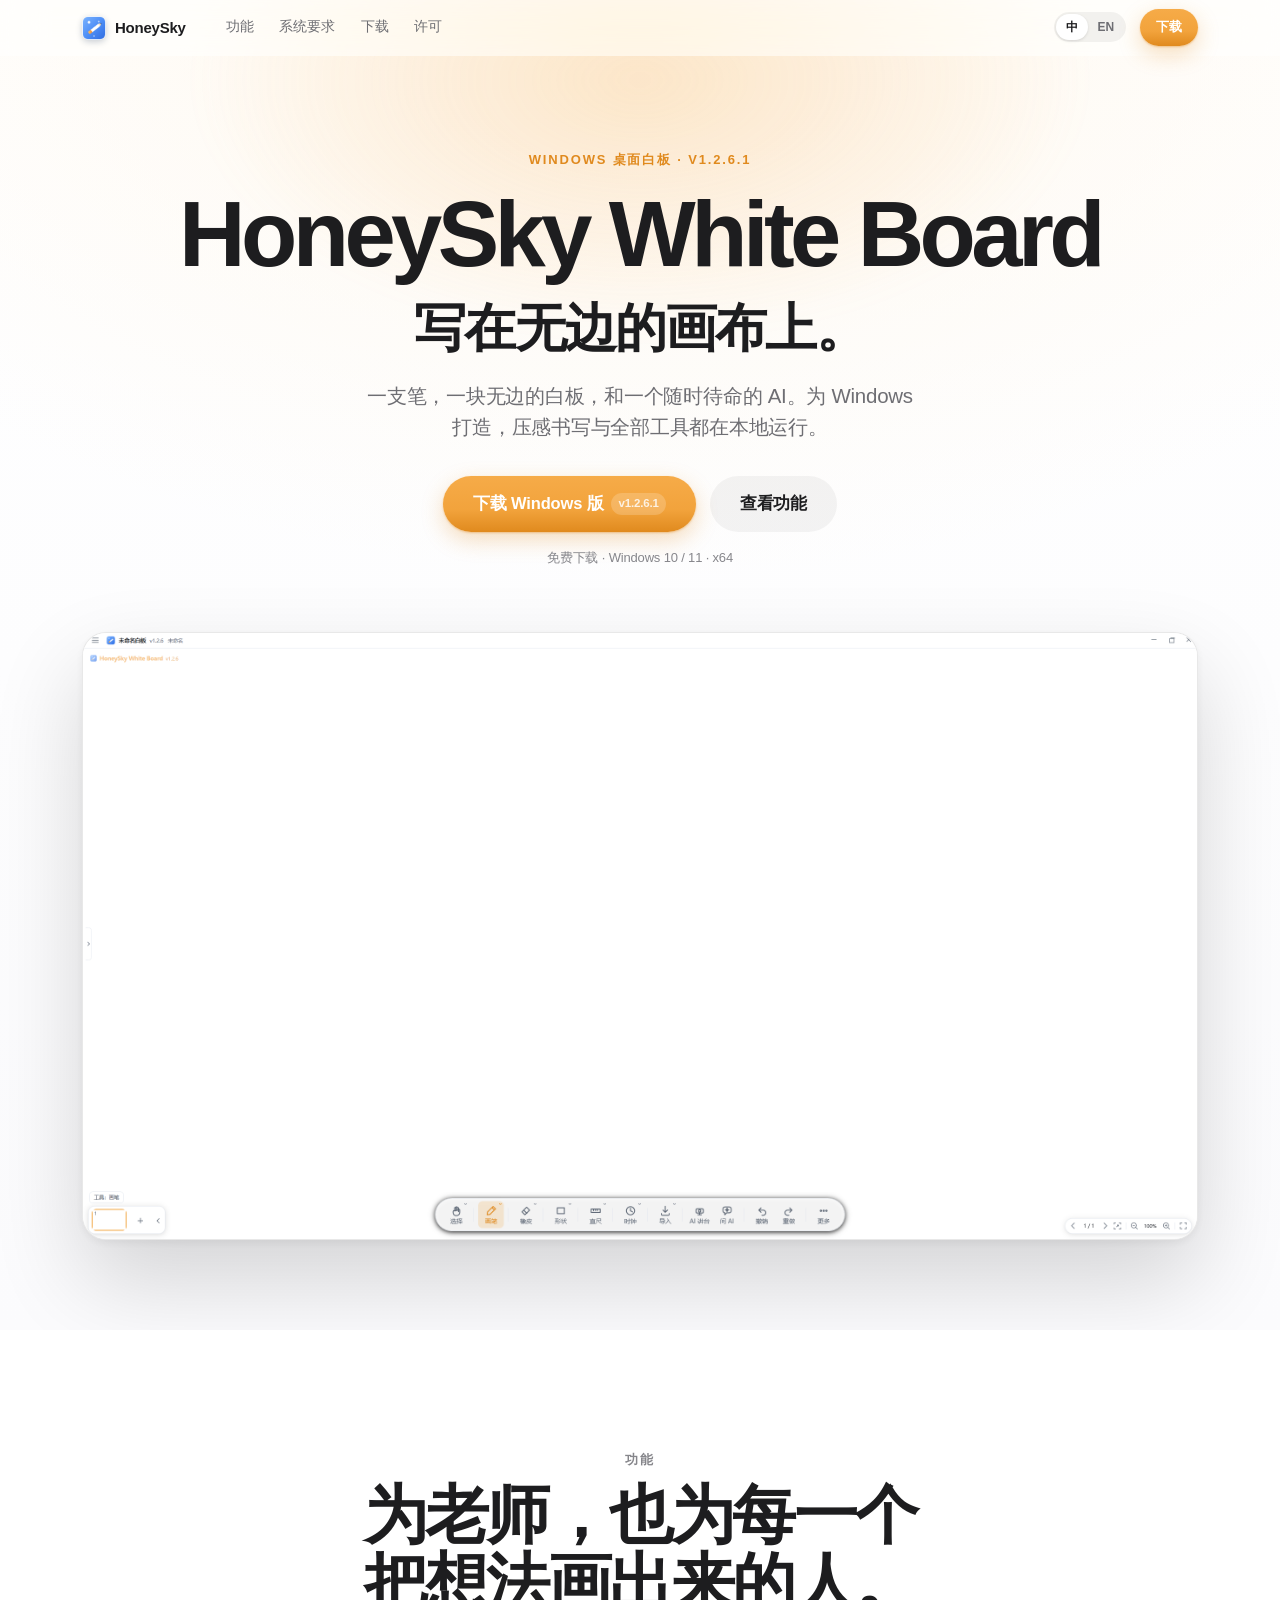
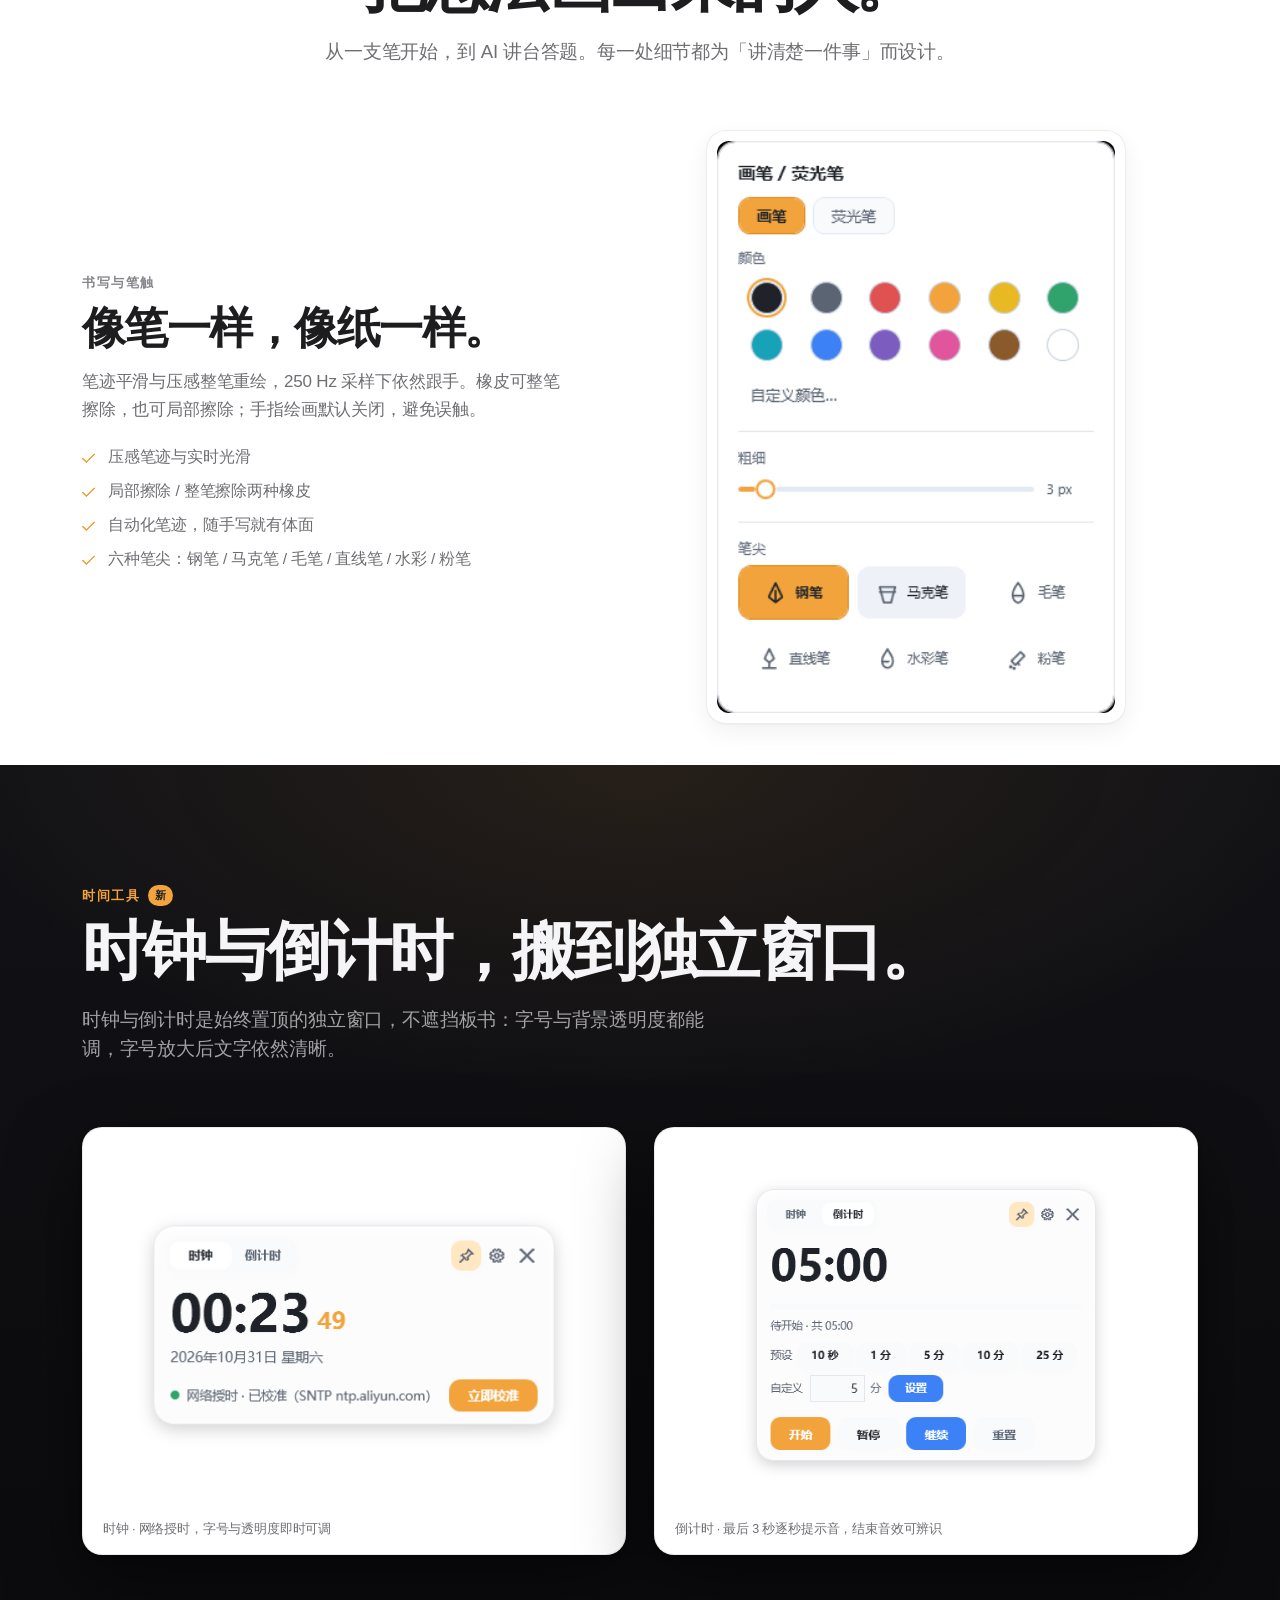
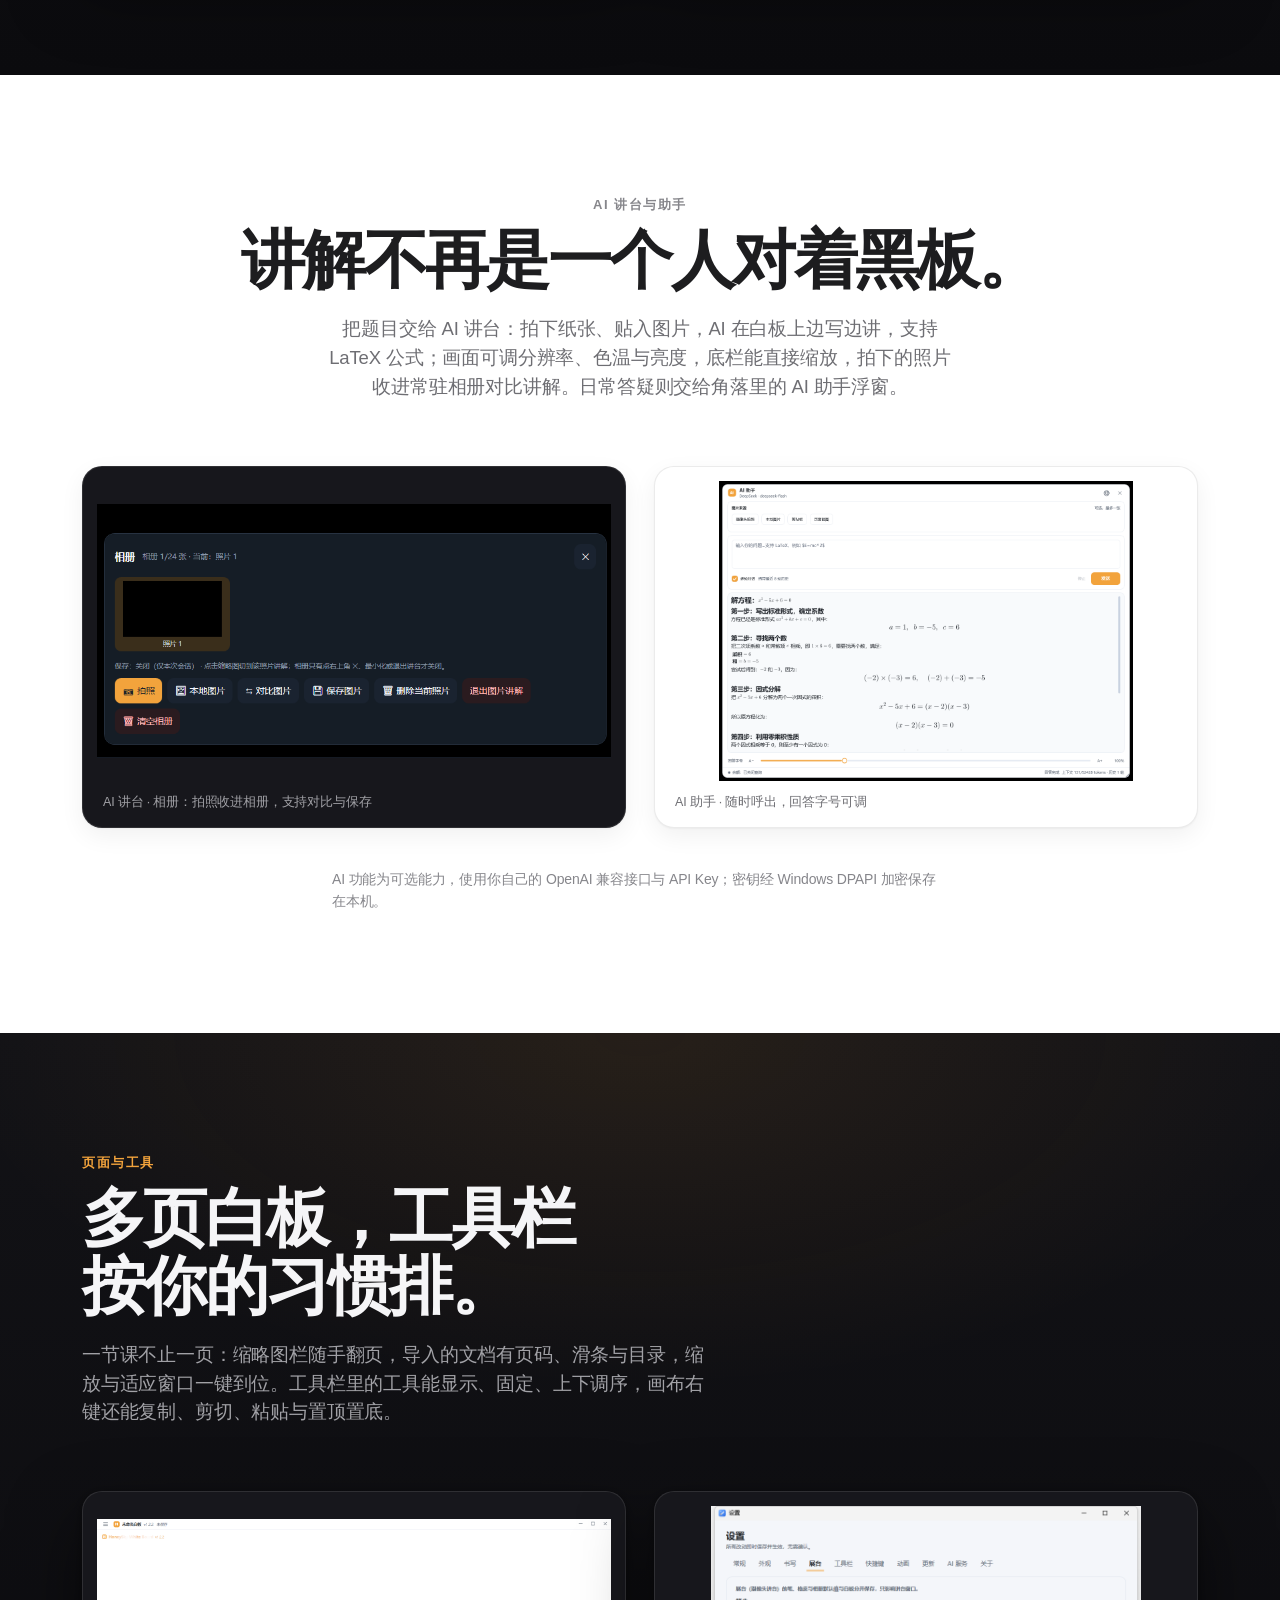
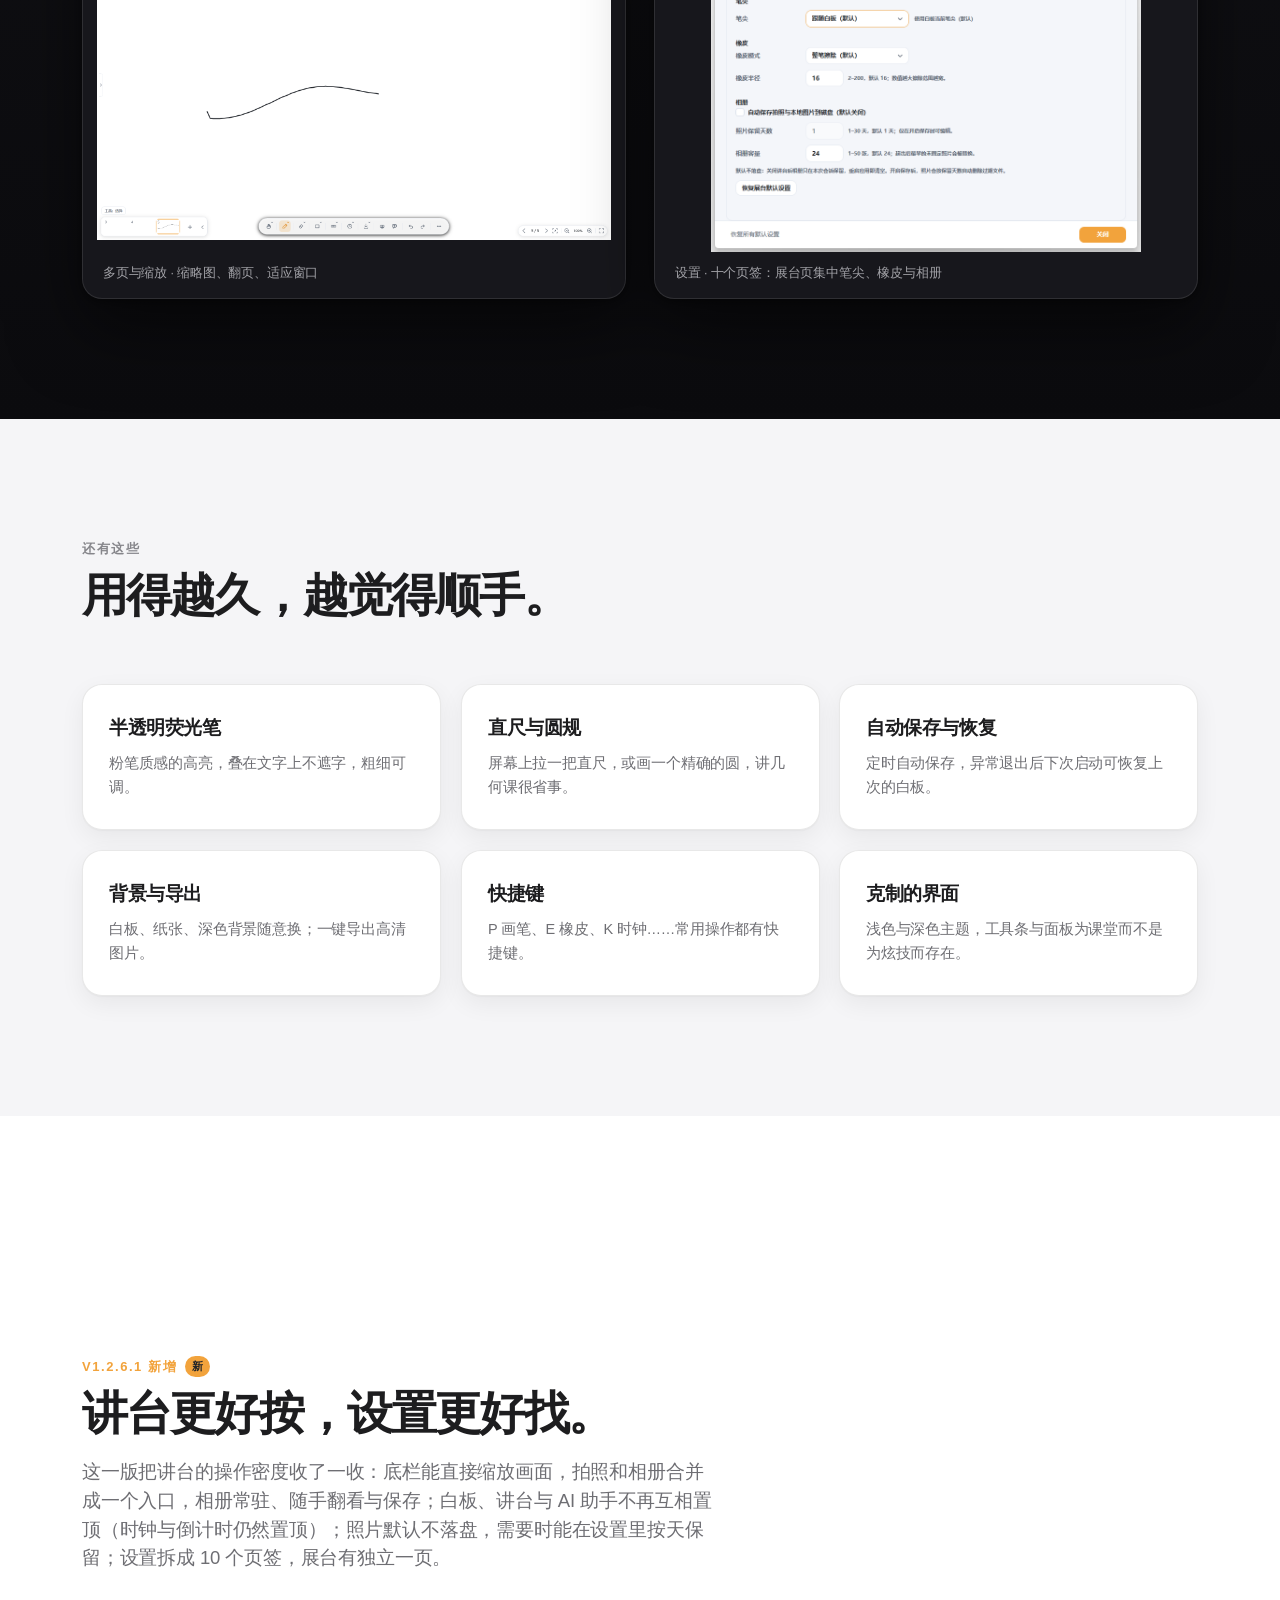
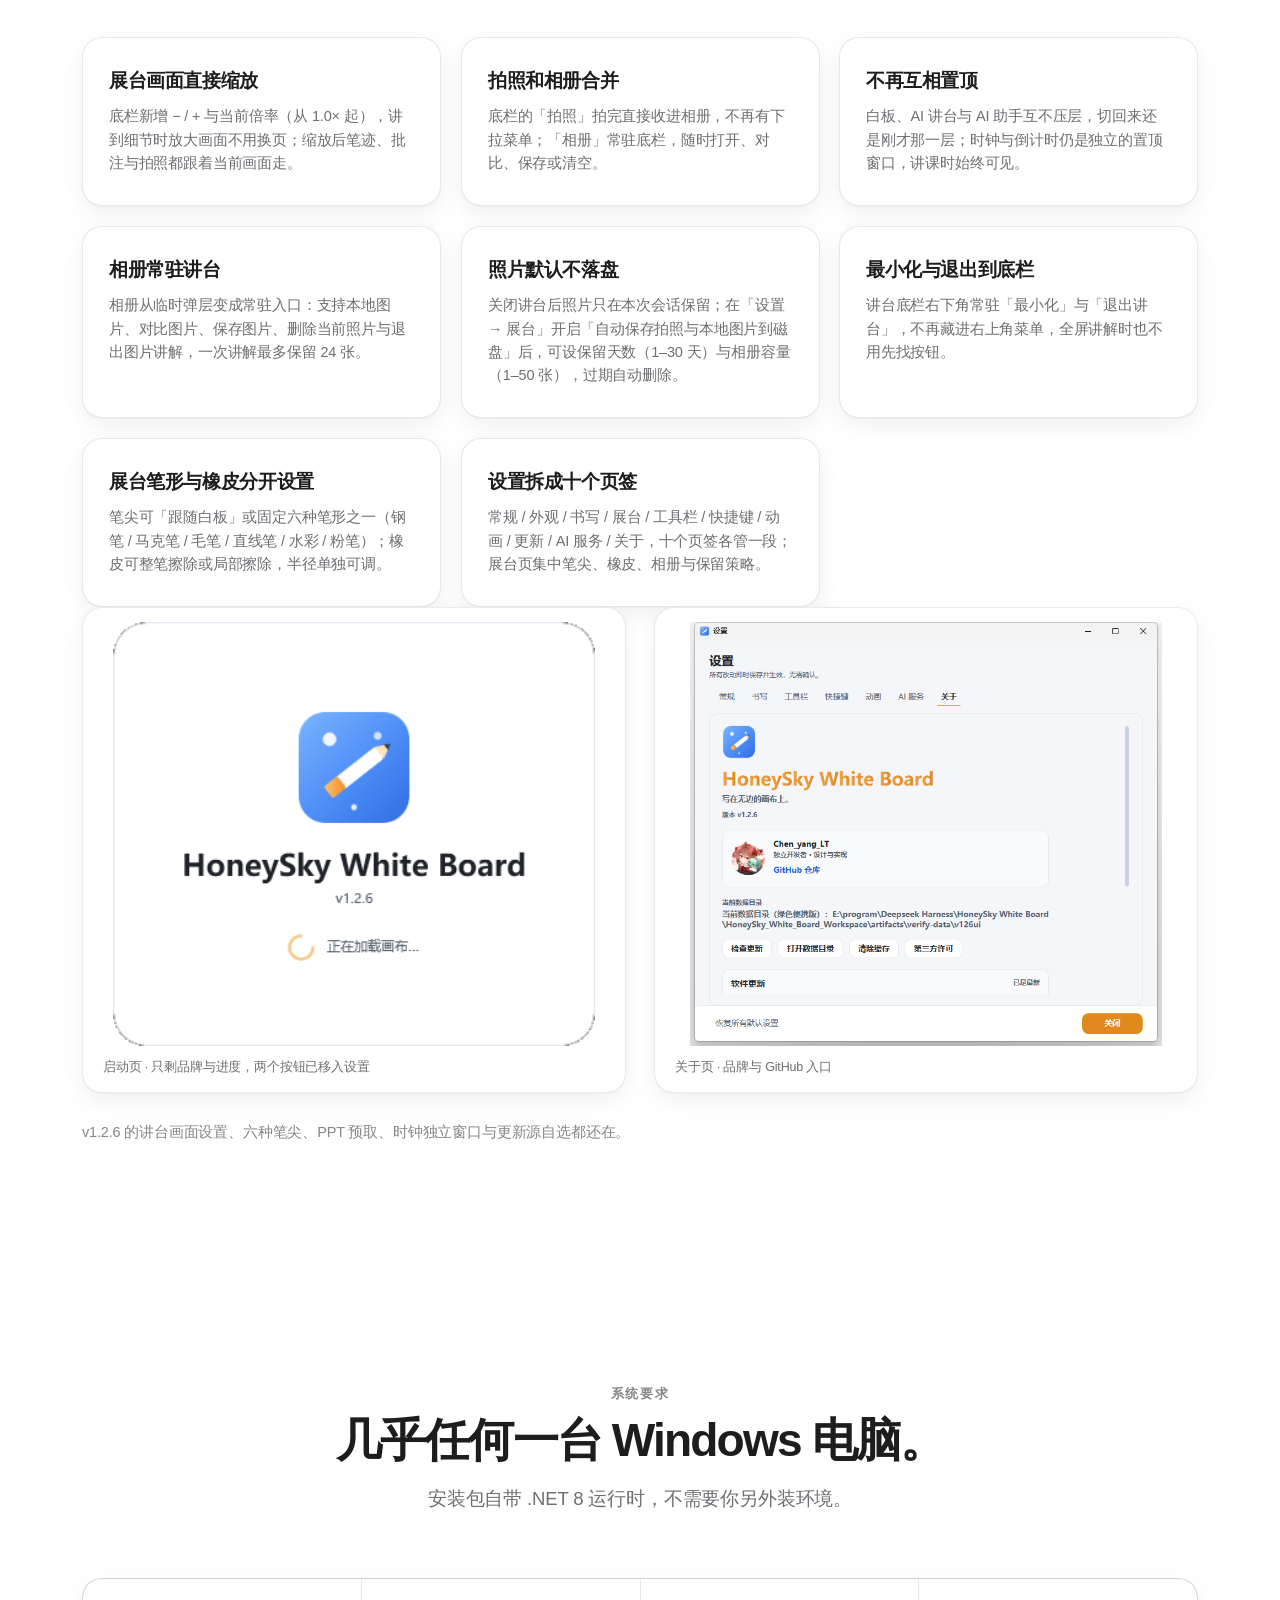
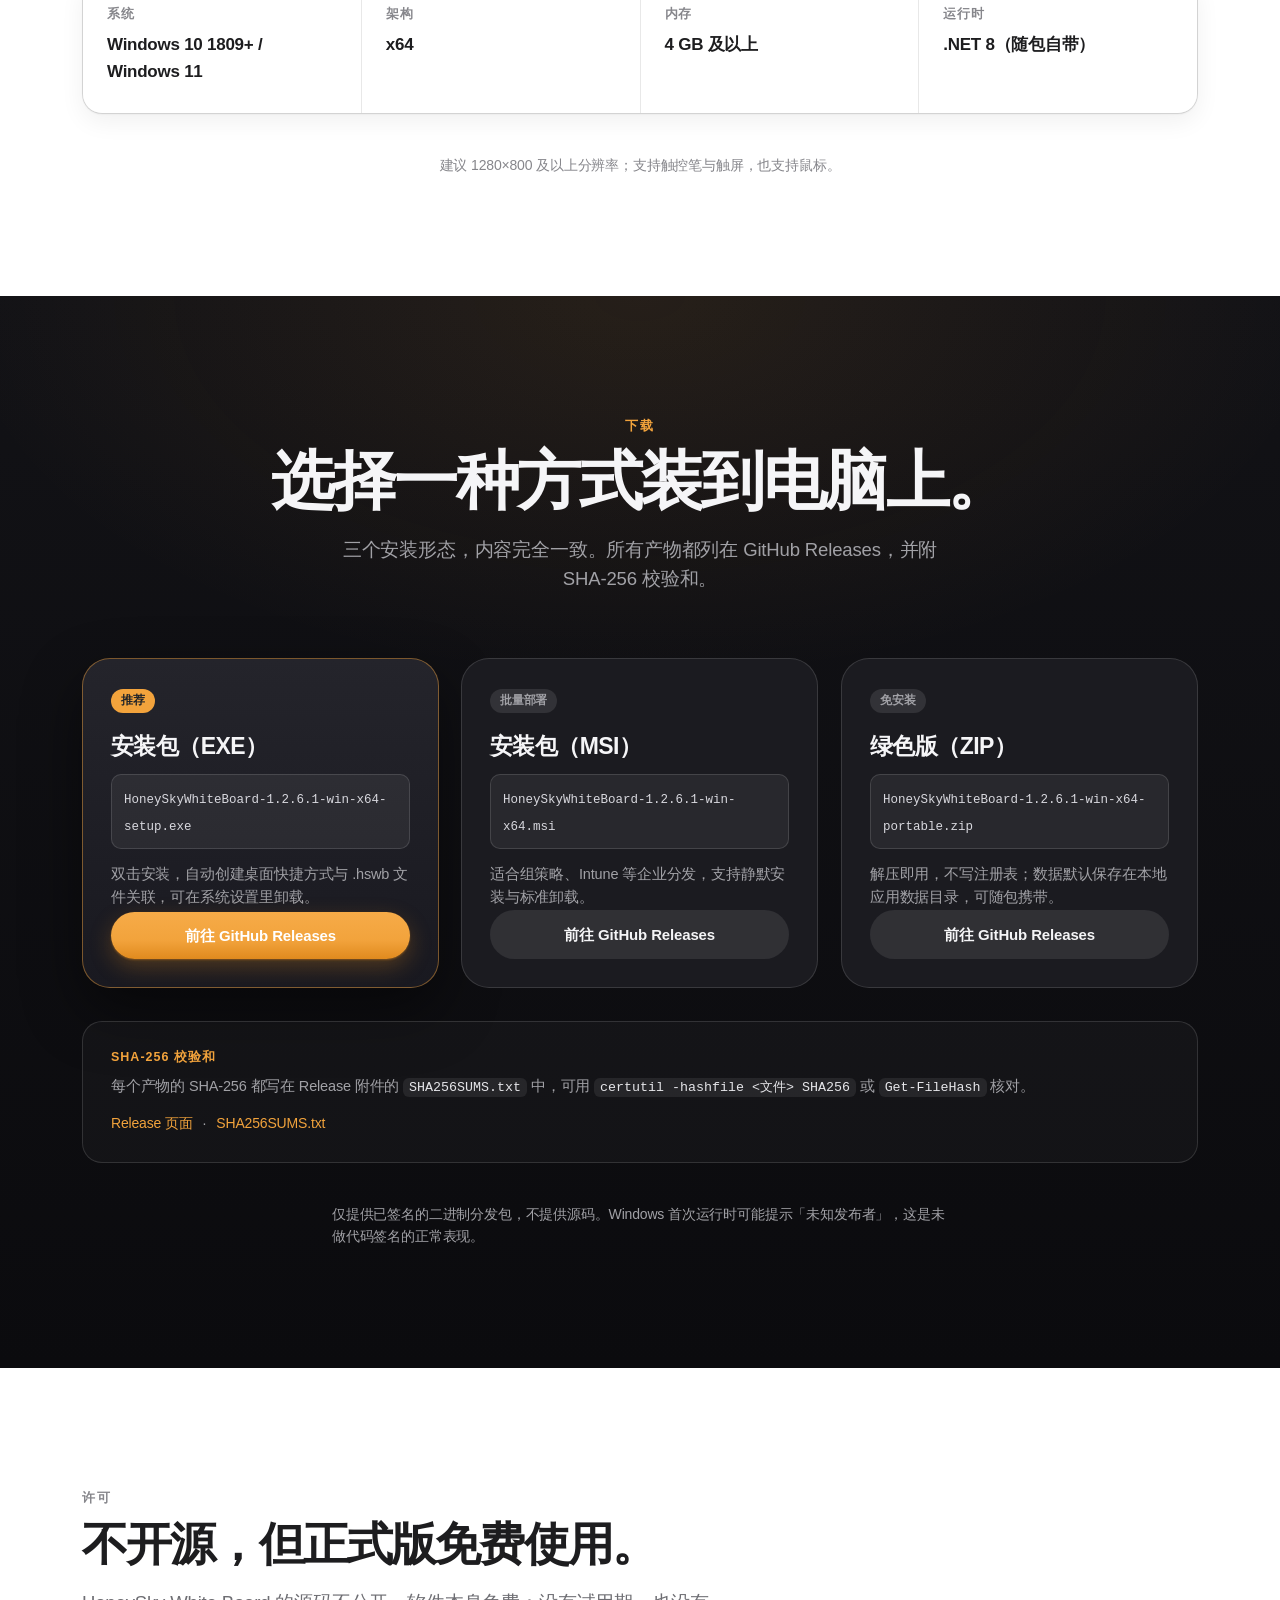
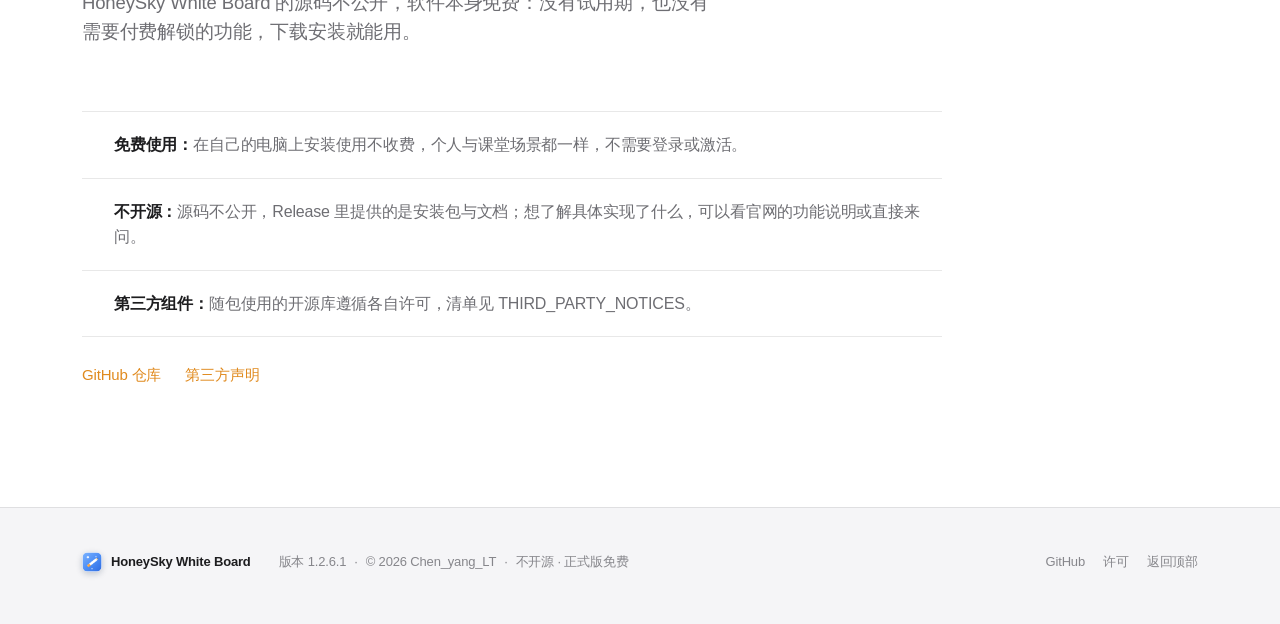
==== index.html @ fae25a09 "官网静态页 v1.2.6.1" ====
<!DOCTYPE html>
<html lang="zh-CN">
<head>
<meta charset="utf-8" />
<meta name="viewport" content="width=device-width, initial-scale=1" />
<title>HoneySky White Board — 写在无边的画布上</title>
<meta name="description" content="HoneySky White Board 是为 Windows 打造的桌面白板：压感书写、尺规作图、时钟与倒计时独立窗口、浮动 Dock、文件导入背景、AI 讲台答题与 AI 助手。v1.2.6.1 让讲台底栏直接缩放画面，拍照与相册合并成一个入口、相册常驻并可对比保存；白板、讲台与 AI 助手不再互相置顶（时钟与倒计时仍置顶）；照片默认不落盘，可在「设置 → 展台」按 1–30 天保留；设置拆成 10 个页签。免费下载。" />
<meta name="theme-color" content="#ffffff" />
<meta property="og:title" content="HoneySky White Board" />
<meta property="og:description" content="一支笔，一块无边的白板，和一个随时待命的 AI。" />
<meta property="og:type" content="website" />
<link rel="icon" type="image/png" href="assets/img/icon-1024.png" />
<link rel="stylesheet" href="assets/css/style.css" />
</head>
<body>

<!-- ================= 导航 ================= -->
<header class="nav" id="nav">
  <div class="nav__inner">
    <a class="brand" href="#top" aria-label="HoneySky White Board">
      <img class="brand__mark" src="assets/img/icon-1024.png" alt="" width="24" height="24" aria-hidden="true" />
      <span class="brand__name">HoneySky</span>
    </a>
    <nav class="nav__links" aria-label="主导航">
      <a href="#features" data-i18n="nav.features">功能</a>
      <a href="#requirements" data-i18n="nav.requirements">系统要求</a>
      <a href="#download" data-i18n="nav.download">下载</a>
      <a href="#license" data-i18n="nav.license">许可</a>
    </nav>
    <div class="nav__actions">
      <div class="lang" role="group" aria-label="Language">
        <button type="button" class="lang__btn is-active" data-lang="zh" aria-pressed="true">中</button>
        <button type="button" class="lang__btn" data-lang="en" aria-pressed="false">EN</button>
      </div>
      <a class="btn btn--small btn--primary" href="#download" data-i18n="nav.cta">下载</a>
    </div>
  </div>
</header>

<main id="top">

  <!-- ================= Hero ================= -->
  <section class="hero">
    <div class="hero__glow" aria-hidden="true"></div>
    <div class="wrap hero__inner">
      <p class="hero__eyebrow" data-i18n="hero.eyebrow">Windows 桌面白板 · v1.2.6.1</p>
      <h1 class="hero__title" data-i18n="hero.product">HoneySky White Board</h1>
      <p class="hero__tagline" data-i18n="hero.tagline">写在无边的画布上。</p>
      <p class="hero__lead" data-i18n="hero.lead">一支笔，一块无边的白板，和一个随时待命的 AI。为 Windows 打造，压感书写与全部工具都在本地运行。</p>
      <div class="hero__cta">
        <a class="btn btn--primary btn--lg" href="#download">
          <span data-i18n="hero.cta1">下载 Windows 版</span>
          <span class="btn__meta">v1.2.6.1</span>
        </a>
        <a class="btn btn--ghost btn--lg" href="#features" data-i18n="hero.cta2">查看功能</a>
      </div>
      <p class="hero__note" data-i18n="hero.note">免费下载 · Windows 10 / 11 · x64</p>
    </div>

    <div class="wrap hero__stage reveal">
      <figure class="shot shot--hero" data-shot data-ph="主界面截图 · hero-main.png（Lead 提供，≥1600px）">
        <img src="assets/img/hero-main.png" alt="HoneySky White Board 主界面：左上角蓝色带笔图标 + 品牌字 + 版本号水印，无边画布上手写与图形，底部浮动 Dock（画笔、橡皮、形状、直尺、时钟、导入、AI 讲台、问 AI），左下角页面缩略图条，右下角翻页条与缩放条" width="2560" height="1392" fetchpriority="high" decoding="async" data-i18n-alt="img.hero" />
      </figure>
    </div>
  </section>

  <!-- ================= 功能 ================= -->
  <section class="section section--light" id="features">
    <div class="wrap">
      <header class="section__head reveal">
        <p class="kicker" data-i18n="features.kicker">功能</p>
        <h2 class="display" data-i18n="features.title">为老师，也为每一个把想法画出来的人。</h2>
        <p class="sub" data-i18n="features.lead">从一支笔开始，到 AI 讲台答题。每一处细节都为「讲清楚一件事」而设计。</p>
      </header>
    </div>

    <!-- 1. 书写 -->
    <div class="wrap feature feature--split reveal">
      <div class="feature__text">
        <p class="kicker" data-i18n="f1.kicker">书写与笔触</p>
        <h3 class="headline" data-i18n="f1.title">像笔一样，像纸一样。</h3>
        <p class="body" data-i18n="f1.body">笔迹平滑与压感整笔重绘，250 Hz 采样下依然跟手。橡皮可整笔擦除，也可局部擦除；手指绘画默认关闭，避免误触。</p>
        <ul class="ticks">
          <li data-i18n="f1.b1">压感笔迹与实时光滑</li>
          <li data-i18n="f1.b2">局部擦除 / 整笔擦除两种橡皮</li>
          <li data-i18n="f1.b3">自动化笔迹，随手写就有体面</li>
          <li data-i18n="f1.b4">六种笔尖：钢笔 / 马克笔 / 毛笔 / 直线笔 / 水彩 / 粉笔</li>
        </ul>
      </div>
      <figure class="shot shot--panel" data-shot data-ph="书写截图 · brush.png">
        <img src="assets/img/brush.png" alt="Dock 的画笔二级面板：画笔 / 荧光笔切换、12 种颜色、粗细滑块，笔尖区两行排开钢笔 / 马克笔 / 毛笔 / 直线笔 / 水彩 / 粉笔六种笔尖" width="320" height="460" loading="lazy" decoding="async" data-i18n-alt="img.brush" />
      </figure>
    </div>

    <!-- 2. 时间工具（深色） -->
    <section class="section section--dark">
      <div class="wrap">
        <header class="section__head section__head--left reveal">
          <p class="kicker kicker--honey"><span data-i18n="f2.kicker">时间工具</span><span class="badge" data-i18n="common.new">新</span></p>
          <h2 class="display" data-i18n="f2.title">时钟与倒计时，搬到独立窗口。</h2>
          <p class="sub" data-i18n="f2.lead">时钟与倒计时是始终置顶的独立窗口，不遮挡板书：字号与背景透明度都能调，字号放大后文字依然清晰。</p>
        </header>
        <div class="duo duo--dark duo--time">
          <figure class="shot shot--canvas shot--framed" data-shot data-ph="时钟窗口截图 · clock.png">
            <img src="assets/img/clock.png" alt="独立时钟窗口：橙色秒数、日期、网络授时状态与「立即校准」，字号与背景透明度可调，放大后依然清晰" width="511" height="310" loading="lazy" decoding="async" data-i18n-alt="img.clock" />
            <figcaption class="shot__cap" data-i18n="f2.cap1">时钟 · 网络授时，字号与透明度即时可调</figcaption>
          </figure>
          <figure class="shot shot--canvas shot--framed" data-shot data-ph="倒计时窗口截图 · countdown.png">
            <img src="assets/img/countdown.png" alt="独立倒计时窗口：05:00 待开始，10 秒 / 1 分 / 5 分 / 10 分 / 25 分预设与自定义分钟，开始、暂停、继续、重置" width="515" height="435" loading="lazy" decoding="async" data-i18n-alt="img.countdown" />
            <figcaption class="shot__cap" data-i18n="f2.cap2">倒计时 · 最后 3 秒逐秒提示音，结束音效可辨识</figcaption>
          </figure>
        </div>
      </div>
    </section>

    <!-- 3. AI -->
    <section class="section section--light">
      <div class="wrap">
        <header class="section__head reveal">
          <p class="kicker" data-i18n="f3.kicker">AI 讲台与助手</p>
          <h2 class="display" data-i18n="f3.title">讲解不再是一个人对着黑板。</h2>
          <p class="sub" data-i18n="f3.lead">把题目交给 AI 讲台：拍下纸张、贴入图片，AI 在白板上边写边讲，支持 LaTeX 公式；画面可调分辨率、色温与亮度，底栏能直接缩放，拍下的照片收进常驻相册对比讲解。日常答疑则交给角落里的 AI 助手浮窗。</p>
        </header>
        <div class="duo duo--ai">
          <figure class="shot shot--stage shot--framed" data-shot data-ph="AI 讲台截图 · podium.png">
            <img src="assets/img/podium.png" alt="AI 讲台的相册面板：标题「相册 1/24 张 · 当前：照片 1」，缩略图与「照片 1」，说明「保存：关闭（仅本次会话）」，以及「拍照 / 本地图片 / 对比图片 / 保存图片 / 删除当前照片 / 退出图片讲解」与「清空相册」按钮" width="812" height="400" loading="lazy" decoding="async" data-i18n-alt="img.podium" />
            <figcaption class="shot__cap" data-i18n="f3.cap1">AI 讲台 · 相册：拍照收进相册，支持对比与保存</figcaption>
          </figure>
          <figure class="shot shot--canvas shot--framed" data-shot>
            <img src="assets/img/ai-booth.png" alt="AI 助手浮窗：DeepSeek 回答的因式分解过程，块级公式正常渲染，底部有回答字号滑块与余额状态" width="1240" height="900" loading="lazy" decoding="async" data-i18n-alt="img.aibooth" />
            <figcaption class="shot__cap" data-i18n="f3.cap2">AI 助手 · 随时呼出，用你自己的 API Key</figcaption>
          </figure>
        </div>
        <p class="aside reveal" data-i18n="f3.note">AI 功能为可选能力，使用你自己的 OpenAI 兼容接口与 API Key；密钥经 Windows DPAPI 加密保存在本机。</p>
      </div>
    </section>

    <!-- 4. 工具与组织（深色） -->
    <section class="section section--dark">
      <div class="wrap">
        <header class="section__head section__head--left reveal">
          <p class="kicker kicker--honey" data-i18n="f4.kicker">页面与工具</p>
          <h2 class="display" data-i18n="f4.title">多页白板，工具栏按你的习惯排。</h2>
          <p class="sub" data-i18n="f4.lead">一节课不止一页：缩略图栏随手翻页，导入的文档有页码、滑条与目录，缩放与适应窗口一键到位。工具栏里的工具能显示、固定、上下调序，画布右键还能复制、剪切、粘贴与置顶置底。</p>
        </header>
        <div class="duo duo--dark duo--work">
          <figure class="shot shot--stage shot--framed" data-shot data-ph="多页与缩略图截图 · pages.png">
            <img src="assets/img/pages.png" alt="左下角页面缩略图条只显示 3 个缩略图（第 3、4、5 页），右下角翻页条含全屏按钮：共 5 页白板，当前第 5 页" width="1680" height="1050" loading="lazy" decoding="async" data-i18n-alt="img.pages" />
            <figcaption class="shot__cap" data-i18n="f4.cap1">多页与缩放 · 缩略图、翻页、适应窗口</figcaption>
          </figure>
          <figure class="shot shot--stage shot--framed" data-shot data-ph="设置与工具栏自定义截图 · settings.png">
            <img src="assets/img/settings.png" alt="v1.2.6.1 设置窗口的展台页：顶部十个页签（常规 / 外观 / 书写 / 展台 / 工具栏 / 快捷键 / 动画 / 更新 / AI 服务 / 关于）；笔尖可选跟随白板或六种笔形，橡皮可选整笔或局部并调半径；相册可开启自动保存、设置照片保留天数 1–30 天与相册容量 1–50 张，底部是恢复展台默认设置" width="920" height="740" loading="lazy" decoding="async" data-i18n-alt="img.settings" />
            <figcaption class="shot__cap" data-i18n="f4.cap2">设置 · 十个页签：展台页集中笔尖、橡皮与相册</figcaption>
          </figure>
        </div>
      </div>
    </section>

    <!-- 5. 其余能力卡片 -->
    <section class="section section--alt">
      <div class="wrap">
        <header class="section__head section__head--left reveal">
          <p class="kicker" data-i18n="f5.kicker">还有这些</p>
          <h2 class="display display--sm" data-i18n="f5.title">用得越久，越觉得顺手。</h2>
        </header>
        <div class="cards">
          <article class="card reveal"><h3 data-i18n="c1.title">半透明荧光笔</h3><p data-i18n="c1.body">粉笔质感的高亮，叠在文字上不遮字，粗细可调。</p></article>
          <article class="card reveal"><h3 data-i18n="c2.title">直尺与圆规</h3><p data-i18n="c2.body">屏幕上拉一把直尺，或画一个精确的圆，讲几何课很省事。</p></article>
          <article class="card reveal"><h3 data-i18n="c3.title">自动保存与恢复</h3><p data-i18n="c3.body">定时自动保存，异常退出后下次启动可恢复上次的白板。</p></article>
          <article class="card reveal"><h3 data-i18n="c4.title">背景与导出</h3><p data-i18n="c4.body">白板、纸张、深色背景随意换；一键导出高清图片。</p></article>
          <article class="card reveal"><h3 data-i18n="c5.title">快捷键</h3><p data-i18n="c5.body">P 画笔、E 橡皮、K 时钟……常用操作都有快捷键。</p></article>
          <article class="card reveal"><h3 data-i18n="c6.title">克制的界面</h3><p data-i18n="c6.body">浅色与深色主题，工具条与面板为课堂而不是为炫技而存在。</p></article>
        </div>
      </div>
    </section>
  </section>

  <!-- ================= v1.2.6.1 新增 ================= -->
  <section class="section section--light" id="whats-new">
    <div class="wrap">
      <header class="section__head section__head--left reveal">
        <p class="kicker kicker--honey"><span data-i18n="f6.kicker">v1.2.6.1 新增</span><span class="badge" data-i18n="common.new">新</span></p>
        <h2 class="display display--sm" data-i18n="f6.title">讲台更好按，设置更好找。</h2>
        <p class="sub" data-i18n="f6.lead">这一版把讲台的操作密度收了一收：底栏能直接缩放画面，拍照和相册合并成一个入口，相册常驻、随手翻看与保存；白板、讲台与 AI 助手不再互相置顶（时钟与倒计时仍然置顶）；照片默认不落盘，需要时能在设置里按天保留；设置拆成 10 个页签，展台有独立一页。</p>
      </header>
      <div class="cards">
        <article class="card reveal">
          <h3 data-i18n="n1.title">展台画面直接缩放</h3>
          <p data-i18n="n1.body">底栏新增 − / + 与当前倍率（从 1.0× 起），讲到细节时放大画面不用换页；缩放后笔迹、批注与拍照都跟着当前画面走。</p>
        </article>
        <article class="card reveal">
          <h3 data-i18n="n2.title">拍照和相册合并</h3>
          <p data-i18n="n2.body">底栏的「拍照」拍完直接收进相册，不再有下拉菜单；「相册」常驻底栏，随时打开、对比、保存或清空。</p>
        </article>
        <article class="card reveal">
          <h3 data-i18n="n3.title">不再互相置顶</h3>
          <p data-i18n="n3.body">白板、AI 讲台与 AI 助手互不压层，切回来还是刚才那一层；时钟与倒计时仍是独立的置顶窗口，讲课时始终可见。</p>
        </article>
        <article class="card reveal">
          <h3 data-i18n="n4.title">相册常驻讲台</h3>
          <p data-i18n="n4.body">相册从临时弹层变成常驻入口：支持本地图片、对比图片、保存图片、删除当前照片与退出图片讲解，一次讲解最多保留 24 张。</p>
        </article>
        <article class="card reveal">
          <h3 data-i18n="n5.title">照片默认不落盘</h3>
          <p data-i18n="n5.body">关闭讲台后照片只在本次会话保留；在「设置 → 展台」开启「自动保存拍照与本地图片到磁盘」后，可设保留天数（1–30 天）与相册容量（1–50 张），过期自动删除。</p>
        </article>
        <article class="card reveal">
          <h3 data-i18n="n6.title">最小化与退出到底栏</h3>
          <p data-i18n="n6.body">讲台底栏右下角常驻「最小化」与「退出讲台」，不再藏进右上角菜单，全屏讲解时也不用先找按钮。</p>
        </article>
        <article class="card reveal">
          <h3 data-i18n="n7.title">展台笔形与橡皮分开设置</h3>
          <p data-i18n="n7.body">笔尖可「跟随白板」或固定六种笔形之一（钢笔 / 马克笔 / 毛笔 / 直线笔 / 水彩 / 粉笔）；橡皮可整笔擦除或局部擦除，半径单独可调。</p>
        </article>
        <article class="card reveal">
          <h3 data-i18n="n8.title">设置拆成十个页签</h3>
          <p data-i18n="n8.body">常规 / 外观 / 书写 / 展台 / 工具栏 / 快捷键 / 动画 / 更新 / AI 服务 / 关于，十个页签各管一段；展台页集中笔尖、橡皮、相册与保留策略。</p>
        </article>
      </div>
      <div class="duo duo--v125 reveal">
        <figure class="shot shot--canvas shot--framed" data-shot data-ph="启动页截图 · splash.png">
          <img src="assets/img/splash.png" alt="启动页：蓝色带笔图标、HoneySky White Board 与版本号，橙色进度圈与「正在加载画布…」，只剩品牌与进度，没有「即刻启动 / 以后直接显示」按钮" width="392" height="344" loading="lazy" decoding="async" data-i18n-alt="img.splash" />
          <figcaption class="shot__cap" data-i18n="f6.cap1">启动页 · 只剩品牌与进度，两个按钮已移入设置</figcaption>
        </figure>
        <figure class="shot shot--canvas shot--framed" data-shot data-ph="关于页截图 · about.png">
          <img src="assets/img/about.png" alt="设置 → 关于页：蓝色带笔图标、品牌字扫光、版本号，作者卡片保留 GitHub 仓库入口，另有检查更新、打开数据目录、清除缓存、第三方许可与软件更新卡" width="780" height="700" loading="lazy" decoding="async" data-i18n-alt="img.about" />
          <figcaption class="shot__cap" data-i18n="f6.cap2">关于页 · 品牌与 GitHub 入口</figcaption>
        </figure>
      </div>
      <p class="sub new-history" data-i18n="f6.history">v1.2.6 的讲台画面设置、六种笔尖、PPT 预取、时钟独立窗口与更新源自选都还在。</p>
    </div>
  </section>
    </div>
  </section>

  <!-- ================= 系统要求 ================= -->
  <section class="section section--light" id="requirements">
    <div class="wrap">
      <header class="section__head reveal">
        <p class="kicker" data-i18n="req.kicker">系统要求</p>
        <h2 class="display display--sm" data-i18n="req.title">几乎任何一台 Windows 电脑。</h2>
        <p class="sub" data-i18n="req.lead">安装包自带 .NET 8 运行时，不需要你另外装环境。</p>
      </header>
      <div class="specs reveal">
        <div class="spec"><p class="spec__k" data-i18n="req.k1">系统</p><p class="spec__v" data-i18n="req.v1">Windows 10 1809+ / Windows 11</p></div>
        <div class="spec"><p class="spec__k" data-i18n="req.k2">架构</p><p class="spec__v" data-i18n="req.v2">x64</p></div>
        <div class="spec"><p class="spec__k" data-i18n="req.k3">内存</p><p class="spec__v" data-i18n="req.v3">4 GB 及以上</p></div>
        <div class="spec"><p class="spec__k" data-i18n="req.k4">运行时</p><p class="spec__v" data-i18n="req.v4">.NET 8（随包自带）</p></div>
      </div>
      <p class="aside aside--center reveal" data-i18n="req.note">建议 1280×800 及以上分辨率；支持触控笔与触屏，也支持鼠标。</p>
    </div>
  </section>

  <!-- ================= 下载 ================= -->
  <section class="section section--dark" id="download">
    <div class="wrap">
      <header class="section__head reveal">
        <p class="kicker kicker--honey" data-i18n="dl.kicker">下载</p>
        <h2 class="display" data-i18n="dl.title">选择一种方式装到电脑上。</h2>
        <p class="sub" data-i18n="dl.lead">三个安装形态，内容完全一致。所有产物都列在 GitHub Releases，并附 SHA-256 校验和。</p>
      </header>
      <div class="dl-grid">
        <article class="dl-card dl-card--featured reveal">
          <p class="dl-card__tag" data-i18n="dl.tag1">推荐</p>
          <h3 data-i18n="dl.c1.title">安装包（EXE）</h3>
          <p class="dl-card__file"><code>HoneySkyWhiteBoard-1.2.6.1-win-x64-setup.exe</code></p>
          <p class="dl-card__body" data-i18n="dl.c1.body">双击安装，自动创建桌面快捷方式与 .hswb 文件关联，可在系统设置里卸载。</p>
          <a class="btn btn--primary btn--block" href="https://github.com/ChenyangLT/HoneySky-White-Board/releases/latest" rel="noopener" data-i18n="dl.get">前往 GitHub Releases</a>
        </article>
        <article class="dl-card reveal">
          <p class="dl-card__tag dl-card__tag--muted" data-i18n="dl.tag2">批量部署</p>
          <h3 data-i18n="dl.c2.title">安装包（MSI）</h3>
          <p class="dl-card__file"><code>HoneySkyWhiteBoard-1.2.6.1-win-x64.msi</code></p>
          <p class="dl-card__body" data-i18n="dl.c2.body">适合组策略、Intune 等企业分发，支持静默安装与标准卸载。</p>
          <a class="btn btn--ghost btn--block" href="https://github.com/ChenyangLT/HoneySky-White-Board/releases/latest" rel="noopener" data-i18n="dl.get">前往 GitHub Releases</a>
        </article>
        <article class="dl-card reveal">
          <p class="dl-card__tag dl-card__tag--muted" data-i18n="dl.tag3">免安装</p>
          <h3 data-i18n="dl.c3.title">绿色版（ZIP）</h3>
          <p class="dl-card__file"><code>HoneySkyWhiteBoard-1.2.6.1-win-x64-portable.zip</code></p>
          <p class="dl-card__body" data-i18n="dl.c3.body">解压即用，不写注册表；数据默认保存在本地应用数据目录，可随包携带。</p>
          <a class="btn btn--ghost btn--block" href="https://github.com/ChenyangLT/HoneySky-White-Board/releases/latest" rel="noopener" data-i18n="dl.get">前往 GitHub Releases</a>
        </article>
      </div>

      <div class="checksum reveal">
        <p class="checksum__label" data-i18n="dl.sum">SHA-256 校验和</p>
        <p class="checksum__body" data-i18n="dl.sumBody">每个产物的 SHA-256 都写在 Release 附件的 <code>SHA256SUMS.txt</code> 中，可用 <code>certutil -hashfile &lt;文件&gt; SHA256</code> 或 <code>Get-FileHash</code> 核对。</p>
        <p class="checksum__links">
          <a href="https://github.com/ChenyangLT/HoneySky-White-Board/releases/latest" rel="noopener" data-i18n="dl.release">Release 页面</a>
          <span aria-hidden="true">·</span>
          <a href="https://github.com/ChenyangLT/HoneySky-White-Board/releases/latest/download/SHA256SUMS.txt" rel="noopener" data-i18n="dl.sumFile">SHA256SUMS.txt</a>
        </p>
      </div>
      <p class="aside reveal" data-i18n="dl.note">仅提供已签名的二进制分发包，不提供源码。Windows 首次运行时可能提示「未知发布者」，这是未做代码签名的正常表现。</p>
    </div>
  </section>

  <!-- ================= 许可 ================= -->
  <section class="section section--light" id="license">
    <div class="wrap">
      <header class="section__head section__head--left reveal">
        <p class="kicker" data-i18n="lic.kicker">许可</p>
        <h2 class="display display--sm" data-i18n="lic.title">不开源，但正式版免费使用。</h2>
        <p class="sub" data-i18n="lic.lead">HoneySky White Board 的源码不公开，软件本身免费：没有试用期，也没有需要付费解锁的功能，下载安装就能用。</p>
      </header>
      <ul class="license-list reveal">
        <li data-i18n="lic.l1"><strong>免费使用：</strong>在自己的电脑上安装使用不收费，个人与课堂场景都一样，不需要登录或激活。</li>
        <li data-i18n="lic.l2"><strong>不开源：</strong>源码不公开，Release 里提供的是安装包与文档；想了解具体实现了什么，可以看官网的功能说明或直接来问。</li>
        <li data-i18n="lic.l3"><strong>第三方组件：</strong>随包使用的开源库遵循各自许可，清单见 THIRD_PARTY_NOTICES。</li>
      </ul>
      <p class="license-links reveal">
        <a class="link" href="https://github.com/ChenyangLT/HoneySky-White-Board" rel="noopener" data-i18n="lic.repo">GitHub 仓库</a>
        <a class="link" href="https://github.com/ChenyangLT/HoneySky-White-Board" rel="noopener" data-i18n="lic.notices">第三方声明</a>
      </p>
    </div>
  </section>
</main>

<!-- ================= 页脚 ================= -->
<footer class="footer">
  <div class="wrap footer__inner">
    <div class="footer__brand">
      <img class="brand__mark brand__mark--sm" src="assets/img/icon-1024.png" alt="" width="20" height="20" aria-hidden="true" />
      <span>HoneySky White Board</span>
    </div>
    <p class="footer__meta">
      <span data-i18n="foot.version">版本 1.2.6.1</span>
      <span aria-hidden="true">·</span>
      <span data-i18n="foot.copy">© 2026 Chen_yang_LT</span>
      <span aria-hidden="true">·</span>
      <span data-i18n="foot.prop">不开源 · 正式版免费</span>
    </p>
    <p class="footer__links">
      <a href="https://github.com/ChenyangLT/HoneySky-White-Board" rel="noopener" data-i18n="foot.repo">GitHub</a>
      <a href="#license" data-i18n="foot.license">许可</a>
      <a href="#top" data-i18n="foot.top">返回顶部</a>
    </p>
  </div>
</footer>

<script src="assets/js/main.js"></script>
</body>
</html>
---- assets/css/style.css ----
/* ==========================================================================
   HoneySky White Board — 官网样式
   Apple 风格：超大字号、紧致字距、大量留白、毛玻璃导航、深浅交替区块。
   零外部依赖：不引 CDN / 字体，全部用系统字体栈；file:// 与 GitHub Pages 双兼容。
   ========================================================================== */

/* ---------- 设计令牌 ---------- */
:root {
  --honey: #f2a33c;
  --honey-strong: #e08a1e;
  --honey-soft: #ffe7c2;
  --sky: #3c82f6;

  --ink: #1d1d1f;
  --ink-2: #6e6e73;
  --ink-3: #86868b;
  --paper: #ffffff;
  --paper-alt: #f5f5f7;
  --line: rgba(0, 0, 0, 0.09);
  --card: #ffffff;
  --shadow-sm: 0 1px 2px rgba(0, 0, 0, 0.04), 0 8px 24px rgba(0, 0, 0, 0.06);
  --shadow-lg: 0 2px 8px rgba(0, 0, 0, 0.05), 0 24px 64px rgba(0, 0, 0, 0.12);

  --dark-bg: #0b0b0e;
  --dark-bg-2: #121216;
  --dark-ink: #f5f5f7;
  --dark-ink-2: #a1a1a6;
  --dark-line: rgba(255, 255, 255, 0.13);
  --dark-card: #1b1b20;

  --radius-sm: 12px;
  --radius-md: 20px;
  --radius-lg: 28px;
  --radius-pill: 980px;

  --wrap: 1180px;
  --ease-out: cubic-bezier(0.22, 1, 0.36, 1);
  --ease-spring: cubic-bezier(0.34, 1.56, 0.64, 1);
  --dur: 0.9s;
}

/* ---------- 滚动条（细、圆角、低对比；Chromium / WebKit） ---------- */
::-webkit-scrollbar { width: 12px; height: 12px; }
::-webkit-scrollbar-track { background: transparent; }
::-webkit-scrollbar-thumb {
  background: rgba(0, 0, 0, 0.16);
  border: 3px solid transparent;
  border-radius: 999px;
  background-clip: content-box;
}
::-webkit-scrollbar-thumb:hover {
  background: rgba(0, 0, 0, 0.28);
  background-clip: content-box;
}

/* ---------- 基础 ---------- */
*,
*::before,
*::after { box-sizing: border-box; }

html {
  -webkit-text-size-adjust: 100%;
  scroll-behavior: smooth;
  scroll-padding-top: 84px;
}

body {
  margin: 0;
  background: var(--paper);
  color: var(--ink);
  font-family: -apple-system, BlinkMacSystemFont, "SF Pro Display", "SF Pro Text",
    "PingFang SC", "Hiragino Sans GB", "Microsoft YaHei", "Segoe UI", Roboto, Arial, sans-serif;
  font-size: 17px;
  line-height: 1.55;
  letter-spacing: -0.01em;
  -webkit-font-smoothing: antialiased;
  -moz-osx-font-smoothing: grayscale;
  text-rendering: optimizeLegibility;
  overflow-x: hidden;
}

img { max-width: 100%; height: auto; display: block; }

a { color: inherit; text-decoration: none; }

code {
  font-family: "SF Mono", ui-monospace, "Cascadia Mono", Consolas, "Liberation Mono", monospace;
  font-size: 0.92em;
  letter-spacing: 0;
}

:focus-visible {
  outline: 2px solid var(--honey);
  outline-offset: 3px;
  border-radius: 8px;
}

.wrap {
  width: 100%;
  max-width: var(--wrap);
  margin: 0 auto;
  padding: 0 32px;
}

/* ---------- 毛玻璃导航 ---------- */
.nav {
  position: fixed;
  inset: 0 0 auto 0;
  z-index: 100;
  height: 56px;
  background: rgba(255, 255, 255, 0.62);
  -webkit-backdrop-filter: blur(22px) saturate(180%);
  backdrop-filter: blur(22px) saturate(180%);
  border-bottom: 1px solid transparent;
  transition: background 0.4s var(--ease-out), border-color 0.4s var(--ease-out);
}

.nav.is-scrolled {
  background: rgba(255, 255, 255, 0.82);
  border-bottom-color: var(--line);
}

/* 压在深色区块上时，导航换成深色毛玻璃 */
.nav.is-dark {
  background: rgba(14, 14, 18, 0.58);
  border-bottom-color: rgba(255, 255, 255, 0.1);
}

.nav.is-dark .nav__links { color: rgba(245, 245, 247, 0.72); }
.nav.is-dark .nav__links a:hover { color: #ffffff; }
.nav.is-dark .brand { color: #f5f5f7; }
.nav.is-dark .lang { background: rgba(255, 255, 255, 0.12); }
.nav.is-dark .lang__btn { color: rgba(245, 245, 247, 0.72); }
.nav.is-dark .lang__btn.is-active {
  background: rgba(255, 255, 255, 0.92);
  color: #1d1d1f;
}

.nav__inner {
  max-width: var(--wrap);
  height: 100%;
  margin: 0 auto;
  padding: 0 32px;
  display: flex;
  align-items: center;
  gap: 28px;
}

.brand {
  display: inline-flex;
  align-items: center;
  gap: 9px;
  font-size: 15px;
  font-weight: 600;
  letter-spacing: -0.015em;
  flex: 0 0 auto;
}

.brand__mark {
  width: 24px;
  height: 24px;
  border-radius: 7px;
  /* v1.2.5：品牌图统一为 assets/img/icon-1024.png（蓝色带笔图标），不再用蜂蜜色底 + 白 H */
  display: block;
  flex: 0 0 auto;
  object-fit: cover;
  box-shadow: 0 2px 6px rgba(15, 35, 70, 0.22);
}

.brand__mark--sm { width: 20px; height: 20px; border-radius: 6px; }

.nav__links {
  display: flex;
  align-items: center;
  gap: 26px;
  margin-left: 12px;
  font-size: 13.5px;
  color: var(--ink-2);
}

.nav__links a {
  position: relative;
  padding: 6px 0;
  transition: color 0.25s var(--ease-out);
}

.nav__links a::after {
  content: "";
  position: absolute;
  left: 0;
  right: 0;
  bottom: 2px;
  height: 1.5px;
  border-radius: 2px;
  background: var(--honey);
  transform: scaleX(0);
  transform-origin: center;
  transition: transform 0.35s var(--ease-out);
}

.nav__links a:hover { color: var(--ink); }
.nav__links a:hover::after { transform: scaleX(1); }

.nav__actions {
  margin-left: auto;
  display: flex;
  align-items: center;
  gap: 14px;
}

.lang {
  display: inline-flex;
  padding: 2px;
  border-radius: var(--radius-pill);
  background: rgba(0, 0, 0, 0.05);
}

.lang__btn {
  border: 0;
  background: transparent;
  color: var(--ink-2);
  font: inherit;
  font-size: 12px;
  font-weight: 600;
  line-height: 1;
  padding: 7px 10px;
  border-radius: var(--radius-pill);
  cursor: pointer;
  transition: background 0.28s var(--ease-out), color 0.28s var(--ease-out);
}

.lang__btn.is-active {
  background: var(--paper);
  color: var(--ink);
  box-shadow: 0 1px 3px rgba(0, 0, 0, 0.12);
}

/* ---------- 按钮 ---------- */
.btn {
  display: inline-flex;
  align-items: center;
  justify-content: center;
  gap: 8px;
  border: 0;
  border-radius: var(--radius-pill);
  font: inherit;
  font-size: 15px;
  font-weight: 600;
  letter-spacing: -0.01em;
  padding: 12px 24px;
  cursor: pointer;
  white-space: nowrap;
  transition: transform 0.45s var(--ease-spring), box-shadow 0.45s var(--ease-out),
    background 0.35s var(--ease-out), border-color 0.35s var(--ease-out), color 0.35s var(--ease-out);
}

.btn--primary {
  background: linear-gradient(180deg, #f6ab48, var(--honey) 60%, var(--honey-strong));
  color: #fff;
  box-shadow: 0 1px 2px rgba(224, 138, 30, 0.4), 0 8px 22px rgba(224, 138, 30, 0.28);
}

.btn--primary:hover {
  transform: translateY(-1px);
  box-shadow: 0 2px 4px rgba(224, 138, 30, 0.4), 0 14px 30px rgba(224, 138, 30, 0.34);
}

.btn--ghost {
  background: rgba(0, 0, 0, 0.045);
  color: var(--ink);
}

.btn--ghost:hover { background: rgba(0, 0, 0, 0.075); transform: translateY(-1px); }

.btn:active { transform: scale(0.975); }

.btn--small { padding: 8px 16px; font-size: 13px; }
.btn--lg { padding: 15px 30px; font-size: 16.5px; }
.btn--block { width: 100%; margin-top: 18px; }

.btn__meta {
  font-size: 11.5px;
  font-weight: 600;
  opacity: 0.85;
  padding: 2px 7px;
  border-radius: var(--radius-pill);
  background: rgba(255, 255, 255, 0.22);
}

/* ---------- Hero ---------- */
.hero {
  position: relative;
  padding: 150px 0 90px;
  text-align: center;
  overflow: clip;
  background:
    radial-gradient(120% 70% at 50% 0%, #fff8ee 0%, rgba(255, 248, 238, 0) 62%),
    linear-gradient(180deg, #ffffff 0%, #fbfbfd 100%);
}

.hero__glow {
  position: absolute;
  top: -180px;
  left: 50%;
  width: 900px;
  height: 520px;
  transform: translateX(-50%);
  background: radial-gradient(closest-side, rgba(242, 163, 60, 0.22), rgba(242, 163, 60, 0));
  filter: blur(10px);
  pointer-events: none;
}

.hero__inner { position: relative; }

.hero__eyebrow {
  margin: 0 0 18px;
  font-size: 13px;
  font-weight: 600;
  letter-spacing: 0.14em;
  text-transform: uppercase;
  color: var(--honey-strong);
}

.hero__title {
  margin: 0 auto;
  max-width: 20ch;
  font-size: clamp(46px, 7.2vw, 104px);
  line-height: 1.02;
  font-weight: 700;
  letter-spacing: -0.05em;
  text-wrap: balance;
}

.hero__tagline {
  margin: 16px auto 0;
  max-width: 22em;
  font-size: clamp(30px, 4.1vw, 58px);
  line-height: 1.16;
  font-weight: 600;
  letter-spacing: -0.035em;
  color: var(--ink);
  text-wrap: balance;
}

.hero__lead {
  margin: 22px auto 0;
  max-width: 27em;
  font-size: clamp(17px, 1.6vw, 21px);
  line-height: 1.5;
  letter-spacing: -0.012em;
  color: var(--ink-2);
  text-wrap: pretty;
}

.hero__cta {
  margin-top: 34px;
  display: flex;
  flex-wrap: wrap;
  gap: 14px;
  justify-content: center;
}

.hero__note {
  margin: 16px 0 0;
  font-size: 13px;
  color: var(--ink-3);
}

.hero__stage {
  margin-top: 64px;
  padding: 0 32px;
}

/* ---------- 截图框架：宽度铺满，高度跟着图片自身比例走（绝不裁切 UI） ---------- */
.shot {
  position: relative;
  margin: 0;
  display: flex;
  flex-direction: column;
  padding: 14px;
  border-radius: var(--radius-md);
  overflow: hidden;
  background: var(--paper-alt);
  border: 1px solid var(--line);
  box-shadow: var(--shadow-sm);
}

/* 默认：宽度 100%、高度 auto → 图片按真实宽高比呈现，任意比例都不会裁切或拉伸 */
.shot > img {
  display: block;
  width: 100%;
  height: auto;
  max-width: 100%;
  border-radius: var(--radius-sm);
  background: #fff;
  border: 1px solid rgba(0, 0, 0, 0.07);
}

/* 两列需要等高时：给这一组 figure 一个统一画框比例，图片 contain 居中；
   多出来的部分是画框底色（留白，而不是裁切或变形） */
.shot--framed {
  aspect-ratio: var(--shot-ar, 3 / 2);
  display: grid;
  grid-template-rows: minmax(0, 1fr) auto;
}

.shot--framed > img {
  width: 100%;
  height: 100%;
  object-fit: contain;
  border: 0;
  border-radius: 0;
  background: transparent;
}

/* 白画布类截图（时钟 / 倒计时）：画框也是白的，contain 的留白与截图背景无缝 */
.shot--canvas {
  background: #fff;
  border-color: rgba(0, 0, 0, 0.08);
}

/* 深色界面截图（AI 讲台）：深色画框，放进浅色区块也不会变成一块刺眼白 */
.shot--stage {
  background: #17171c;
  border-color: rgba(255, 255, 255, 0.1);
}

.shot--stage > img { border-color: rgba(255, 255, 255, 0.14); }

.section--dark .shot { box-shadow: 0 2px 8px rgba(0, 0, 0, 0.4), 0 30px 70px rgba(0, 0, 0, 0.5); }

/* Hero：无画框，只有 24px 圆角 + 柔和投影 */
.shot--hero {
  padding: 0;
  background: transparent;
  border: 0;
  box-shadow: none;
  overflow: visible;
}

.shot--hero > img {
  border-radius: 24px;
  border: 1px solid var(--line);
  box-shadow: 0 3px 10px rgba(0, 0, 0, 0.06), 0 40px 90px rgba(0, 0, 0, 0.16);
}

/* 小尺寸面板（笔二级面板 320×402，竖版）：白色画框 + 限制显示宽度，避免被放大发虚；
   画框不写死高度，竖版图会按自身比例向下伸展（不裁切、不压扁）；
   画框与截图底色一致，视觉上像一个浮在白色之上的面板，而不是「卡片套卡片」 */
.shot--panel {
  width: 100%;
  max-width: 420px;
  padding: 10px;
  background: #fff;
  border-color: rgba(0, 0, 0, 0.07);
  justify-self: center;
}

.shot--panel > img { border: 0; border-radius: var(--radius-sm); background: #fff; }

/* 图片缺失时退回文字占位 */
.shot.is-empty { min-height: 240px; }
.shot.is-empty img { display: none; }

.shot.is-empty::after {
  content: attr(data-ph);
  position: absolute;
  inset: 0;
  display: flex;
  align-items: center;
  justify-content: center;
  padding: 24px;
  text-align: center;
  font-size: 13px;
  letter-spacing: 0.01em;
  color: #96969b;
  background:
    repeating-linear-gradient(135deg, rgba(0, 0, 0, 0.022) 0 12px, rgba(0, 0, 0, 0.045) 12px 13px),
    linear-gradient(180deg, #f6f6f8, #ededf0);
}

.shot--stage.is-empty::after {
  color: #8a8a90;
  background:
    repeating-linear-gradient(135deg, rgba(255, 255, 255, 0.03) 0 12px, rgba(255, 255, 255, 0.06) 12px 13px),
    linear-gradient(180deg, #1c1c22, #15151a);
}

/* 说明文字：固定在画框下方，不再压在截图上（避免挡住底部工具条与控制条） */
.shot__cap {
  margin: 0;
  padding: 12px 6px 2px;
  font-size: 12.5px;
  line-height: 1.45;
  color: var(--ink-3);
  text-align: left;
}

.section--dark .shot__cap,
.shot--stage .shot__cap { color: var(--dark-ink-2); }

/* 白画框里的说明文字要用深色，否则在深色区块里看不见 */
.shot--canvas .shot__cap { color: var(--ink-2); }

/* ---------- 区块 ---------- */
.section { position: relative; padding: 120px 0; }

.section--light { background: var(--paper); }
.section--alt { background: var(--paper-alt); }

.section--dark {
  background:
    radial-gradient(90% 60% at 50% 0%, rgba(242, 163, 60, 0.09), rgba(242, 163, 60, 0) 60%),
    linear-gradient(180deg, var(--dark-bg-2), var(--dark-bg));
  color: var(--dark-ink);
}

.section--dark .sub,
.section--dark .aside { color: var(--dark-ink-2); }

.section__head { max-width: 880px; margin: 0 auto 64px; text-align: center; }
.section__head--left { margin-left: 0; text-align: left; }

.kicker {
  margin: 0 0 12px;
  font-size: 13px;
  font-weight: 600;
  letter-spacing: 0.12em;
  text-transform: uppercase;
  color: var(--ink-3);
}

.kicker--honey { color: var(--honey); }

.badge {
  display: inline-block;
  margin-left: 8px;
  padding: 2px 7px;
  border-radius: var(--radius-pill);
  background: var(--honey);
  color: #1f2329;
  font-size: 11px;
  font-weight: 700;
  letter-spacing: 0.02em;
  vertical-align: 1px;
}

.display {
  margin: 0;
  font-size: clamp(38px, 5vw, 72px);
  line-height: 1.06;
  font-weight: 700;
  letter-spacing: -0.04em;
  text-wrap: balance;
}

.display--sm { font-size: clamp(32px, 3.6vw, 52px); }

.sub {
  margin: 20px 0 0;
  font-size: clamp(16px, 1.45vw, 19px);
  line-height: 1.55;
  color: var(--ink-2);
  max-width: 34em;
  text-wrap: pretty;
}

.section__head:not(.section__head--left) .sub { margin-left: auto; margin-right: auto; }

.aside {
  margin: 40px auto 0;
  max-width: 44em;
  font-size: 14px;
  line-height: 1.6;
  color: var(--ink-3);
}

.aside--center { text-align: center; }

/* ---------- 功能 ---------- */
.feature--split {
  display: grid;
  grid-template-columns: minmax(0, 0.92fr) minmax(0, 1.08fr);
  gap: 72px;
  align-items: center;
  margin-bottom: 40px;
}

.feature__text .headline {
  margin: 0 0 16px;
  font-size: clamp(30px, 3.4vw, 48px);
  line-height: 1.08;
  letter-spacing: -0.035em;
  font-weight: 700;
}

.body {
  margin: 0;
  font-size: 17px;
  line-height: 1.62;
  color: var(--ink-2);
  max-width: 30em;
}

.ticks { margin: 22px 0 0; padding: 0; list-style: none; }

.ticks li {
  position: relative;
  padding-left: 26px;
  margin: 10px 0;
  font-size: 15.5px;
  color: var(--ink-2);
}

.ticks li::before {
  content: "";
  position: absolute;
  left: 0;
  top: 0.52em;
  width: 13px;
  height: 7px;
  border-left: 2px solid var(--honey);
  border-bottom: 2px solid var(--honey);
  transform: rotate(-45deg);
  border-radius: 1px;
}

.duo {
  display: grid;
  grid-template-columns: repeat(2, minmax(0, 1fr));
  gap: 28px;
}

/* 两列等高画框：比例按每组截图的形状取，图片 contain 呈现（不裁切、不变形） */
.duo--work .shot { --shot-ar: 4 / 3; }

.duo--ai .shot { --shot-ar: 3 / 2; }

/* 时钟 / 倒计时两张截图的宽高比差别很大（511x310 ≈ 1.65 与 515x435 ≈ 1.18），直接套 4/3
   会让其中一张左右或上下空出一大块，两列还会一高一矮、图注错位。这里取 1.27 作为平衡值：
   按 544 宽的画框算，两张图 contain 之后各自的留白都约 15%，且留白是画框的白底，
   在白画布截图上完全看不出来，两列仍然等高、图注对齐。 */
.duo--time .shot { --shot-ar: 1.27; }

/* v1.2.5：启动页 440×392 与关于页 780×700 比例接近（约 1.12），同一画框比例即可，contain 不裁切 */
.duo--v125 .shot { --shot-ar: 1.12; }

.cards {
  display: grid;
  grid-template-columns: repeat(3, minmax(0, 1fr));
  gap: 20px;
}

/* v1.2.5 新增区块是 8 张卡，直接用上面的 3 列（3+3+2）；≤1024 / ≤768 的媒体查询会改成 2 列 / 1 列。 */

/* 卡片下方的一行历史说明：比 .sub 更小更淡，靠左对齐。 */
.new-history { margin-top: 28px; font-size: 14.5px; line-height: 1.6; color: var(--ink-3); max-width: 46em; }

.card {
  background: var(--card);
  border: 1px solid var(--line);
  border-radius: var(--radius-md);
  padding: 28px 26px 30px;
  box-shadow: var(--shadow-sm);
  transition: transform 0.5s var(--ease-out), box-shadow 0.5s var(--ease-out);
}

.card:hover { transform: translateY(-3px); box-shadow: 0 2px 6px rgba(0, 0, 0, 0.05), 0 22px 44px rgba(0, 0, 0, 0.09); }

.card h3 {
  margin: 0 0 10px;
  font-size: 19px;
  font-weight: 600;
  letter-spacing: -0.02em;
}

.card p { margin: 0; font-size: 14.5px; line-height: 1.6; color: var(--ink-2); }

/* ---------- 系统要求 ---------- */
.specs {
  display: grid;
  grid-template-columns: repeat(4, minmax(0, 1fr));
  gap: 1px;
  background: var(--line);
  border: 1px solid var(--line);
  border-radius: var(--radius-md);
  overflow: hidden;
  box-shadow: var(--shadow-sm);
}

.spec { background: var(--paper); padding: 26px 24px 28px; }
.spec__k { margin: 0 0 8px; font-size: 12.5px; font-weight: 600; letter-spacing: 0.06em; text-transform: uppercase; color: var(--ink-3); }
.spec__v { margin: 0; font-size: 17px; font-weight: 600; letter-spacing: -0.015em; }

/* ---------- 下载 ---------- */
.dl-grid {
  display: grid;
  grid-template-columns: repeat(3, minmax(0, 1fr));
  gap: 22px;
  align-items: stretch;
}

.dl-card {
  display: flex;
  flex-direction: column;
  background: var(--dark-card);
  border: 1px solid var(--dark-line);
  border-radius: var(--radius-lg);
  padding: 30px 28px 28px;
  transition: transform 0.5s var(--ease-out), border-color 0.4s var(--ease-out), background 0.4s var(--ease-out);
}

.dl-card:hover { transform: translateY(-3px); border-color: rgba(255, 255, 255, 0.22); }

.dl-card--featured {
  background: linear-gradient(180deg, #24242b, #191920);
  border-color: rgba(242, 163, 60, 0.45);
  box-shadow: 0 24px 60px rgba(0, 0, 0, 0.45);
}

.dl-card__tag {
  align-self: flex-start;
  margin: 0 0 16px;
  padding: 3px 10px;
  border-radius: var(--radius-pill);
  background: var(--honey);
  color: #1f2329;
  font-size: 11.5px;
  font-weight: 700;
}

.dl-card__tag--muted { background: rgba(255, 255, 255, 0.1); color: var(--dark-ink-2); }

.dl-card h3 {
  margin: 0 0 10px;
  font-size: 23px;
  font-weight: 600;
  letter-spacing: -0.025em;
}

.dl-card__file {
  margin: 0 0 14px;
  padding: 10px 12px;
  border-radius: 10px;
  background: rgba(255, 255, 255, 0.06);
  border: 1px solid var(--dark-line);
  color: var(--dark-ink-2);
  overflow-wrap: anywhere;
}

.dl-card__file code { font-size: 12.5px; color: #d8d8de; }

.dl-card__body { margin: 0; font-size: 14.5px; line-height: 1.6; color: var(--dark-ink-2); }

.dl-card .btn { margin-top: auto; }
.dl-card .btn--ghost { background: rgba(255, 255, 255, 0.09); color: var(--dark-ink); border: 1px solid transparent; }
.dl-card .btn--ghost:hover { background: rgba(255, 255, 255, 0.14); }

.checksum {
  margin-top: 34px;
  padding: 26px 28px;
  border: 1px solid var(--dark-line);
  border-radius: var(--radius-md);
  background: rgba(255, 255, 255, 0.03);
}

.checksum__label { margin: 0 0 8px; font-size: 12.5px; font-weight: 600; letter-spacing: 0.08em; text-transform: uppercase; color: var(--honey); }
.checksum__body { margin: 0; font-size: 14.5px; line-height: 1.65; color: var(--dark-ink-2); }
.checksum__body code { padding: 2px 6px; border-radius: 6px; background: rgba(255, 255, 255, 0.08); color: #e6e6ea; }
.checksum__links { margin: 14px 0 0; font-size: 14px; color: var(--dark-ink-2); display: flex; flex-wrap: wrap; gap: 10px; }
.checksum__links a, .link { color: var(--honey); border-bottom: 1px solid transparent; transition: border-color 0.3s var(--ease-out), color 0.3s var(--ease-out); }
.checksum__links a:hover, .link:hover { border-bottom-color: currentColor; }

/* ---------- 许可 ---------- */
.license-list { margin: 0; padding: 0; list-style: none; max-width: 860px; }

.license-list li {
  position: relative;
  padding: 20px 0 20px 32px;
  border-top: 1px solid var(--line);
  font-size: 16px;
  line-height: 1.6;
  color: var(--ink-2);
}

.license-list li:last-child { border-bottom: 1px solid var(--line); }
.license-list strong { color: var(--ink); font-weight: 600; }

.license-links { margin: 26px 0 0; display: flex; gap: 24px; font-size: 15px; font-weight: 500; }
.license-links .link { color: var(--honey-strong); }

/* ---------- 页脚 ---------- */
.footer {
  background: var(--paper-alt);
  border-top: 1px solid var(--line);
  padding: 44px 0 52px;
  font-size: 13px;
  color: var(--ink-3);
}

.footer__inner { display: flex; flex-wrap: wrap; align-items: center; gap: 14px 28px; }

.footer__brand { display: inline-flex; align-items: center; gap: 9px; font-weight: 600; color: var(--ink); }

.footer__meta { margin: 0; display: inline-flex; flex-wrap: wrap; align-items: center; gap: 8px; }

.footer__links { margin: 0 0 0 auto; display: flex; gap: 18px; }
.footer__links a { transition: color 0.25s var(--ease-out); }
.footer__links a:hover { color: var(--ink); }

/* ---------- 滚动渐显 ---------- */
.reveal {
  opacity: 0;
  transform: translate3d(0, 26px, 0);
  transition: opacity var(--dur) var(--ease-out), transform var(--dur) var(--ease-out);
  will-change: opacity, transform;
}

.reveal.is-visible { opacity: 1; transform: none; }

/* 元素依次入场 */
.cards.reveal, .duo.reveal, .dl-grid.reveal, .specs.reveal { transform: none; }
.cards.reveal > *, .duo.reveal > *, .dl-grid.reveal > *, .specs.reveal > * {
  opacity: 0;
  transform: translate3d(0, 22px, 0);
  transition: opacity 0.8s var(--ease-out), transform 0.8s var(--ease-out);
}
.cards.reveal.is-visible > *, .duo.reveal.is-visible > *, .dl-grid.reveal.is-visible > *, .specs.reveal.is-visible > * { opacity: 1; transform: none; }
.cards.reveal.is-visible > :nth-child(2), .duo.reveal.is-visible > :nth-child(2), .dl-grid.reveal.is-visible > :nth-child(2), .specs.reveal.is-visible > :nth-child(2) { transition-delay: 0.07s; }
.cards.reveal.is-visible > :nth-child(3), .duo.reveal.is-visible > :nth-child(3), .dl-grid.reveal.is-visible > :nth-child(3), .specs.reveal.is-visible > :nth-child(3) { transition-delay: 0.14s; }
.cards.reveal.is-visible > :nth-child(4), .specs.reveal.is-visible > :nth-child(4) { transition-delay: 0.21s; }
.cards.reveal.is-visible > :nth-child(5) { transition-delay: 0.28s; }
.cards.reveal.is-visible > :nth-child(6) { transition-delay: 0.35s; }
.cards.reveal.is-visible > :nth-child(7) { transition-delay: 0.42s; }
.cards.reveal.is-visible > :nth-child(8) { transition-delay: 0.49s; }

/* ---------- 响应式 ---------- */
@media (max-width: 1024px) {
  :root { --wrap: 100%; }
  .hero { padding-top: 130px; }
  .feature--split { grid-template-columns: 1fr; gap: 40px; }
  .cards { grid-template-columns: repeat(2, minmax(0, 1fr)); }
  .dl-grid { grid-template-columns: repeat(2, minmax(0, 1fr)); }
  .dl-card--featured { grid-column: 1 / -1; }
  .specs { grid-template-columns: repeat(2, minmax(0, 1fr)); }
  .section { padding: 96px 0; }
  .nav__links { gap: 18px; }
}

@media (max-width: 768px) {
  body { font-size: 16px; }
  .wrap { padding: 0 22px; }
  .nav__inner { padding: 0 22px; gap: 12px; }
  .nav__links { display: none; }
  .nav__actions { gap: 10px; }
  .lang { padding: 3px; }
  .lang__btn { padding: 8px 10px; font-size: 12.5px; line-height: 1; }
  .nav .btn--small { padding: 9px 14px; font-size: 12.5px; }
  .hero { padding: 118px 0 64px; }
  .hero__title { max-width: 18ch; }
  .hero__stage { margin-top: 46px; }
  .section { padding: 76px 0; }
  .section__head { margin-bottom: 44px; }
  .duo { grid-template-columns: 1fr; gap: 20px; }
  .cards { grid-template-columns: 1fr; }
  .dl-grid { grid-template-columns: 1fr; }
  .dl-card--featured { grid-column: auto; }
  .specs { grid-template-columns: 1fr; }
  .footer__links { margin-left: 0; }
  .shot { padding: 10px; border-radius: var(--radius-md); }
  .shot--panel { padding: 12px; max-width: 420px; }
  .shot--hero > img { border-radius: 18px; }
  .shot__cap { padding: 10px 2px 0; font-size: 12px; }
}

@media (max-width: 480px) {
  .wrap { padding: 0 18px; }
  .hero { padding-top: 104px; }
  .nav .btn--small { padding: 7px 12px; font-size: 12px; }
  .brand__name { font-size: 14px; }
  .hero__cta { flex-direction: column; align-items: stretch; }
  .hero__cta .btn { width: 100%; }
  .hero__lead { font-size: 16px; }
  .btn--lg { padding: 14px 22px; font-size: 15.5px; }
  .card { padding: 22px 20px 24px; }
  .checksum { padding: 20px 18px; }
  .footer { padding: 34px 0 40px; }
}

/* ---------- 降级：减少动态效果 ---------- */
@media (prefers-reduced-motion: reduce) {
  html { scroll-behavior: auto; }
  *,
  *::before,
  *::after {
    animation-duration: 0.001ms !important;
    animation-iteration-count: 1 !important;
    transition-duration: 0.001ms !important;
    scroll-behavior: auto !important;
  }
  .reveal,
  .cards.reveal > *,
  .duo.reveal > *,
  .dl-grid.reveal > *,
  .specs.reveal > * { opacity: 1 !important; transform: none !important; }
  .btn:hover, .card:hover, .dl-card:hover { transform: none !important; }
}
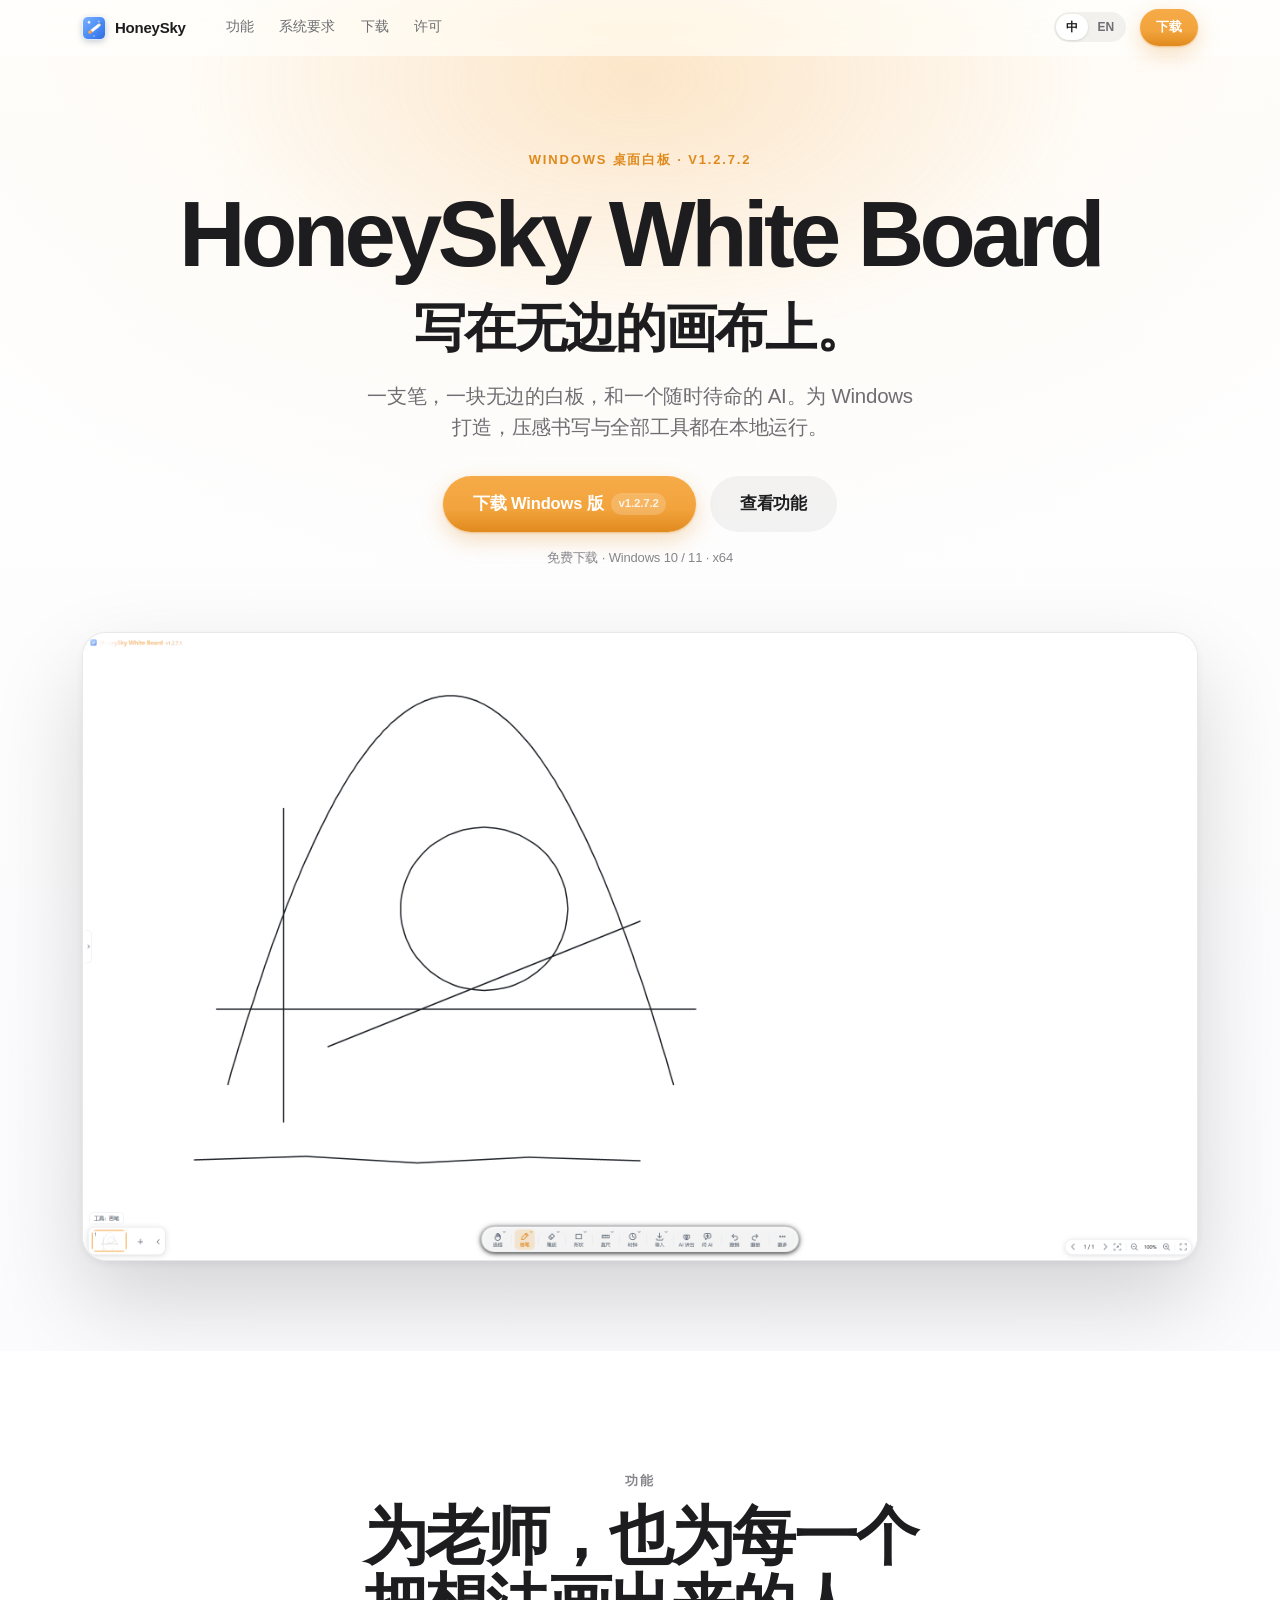
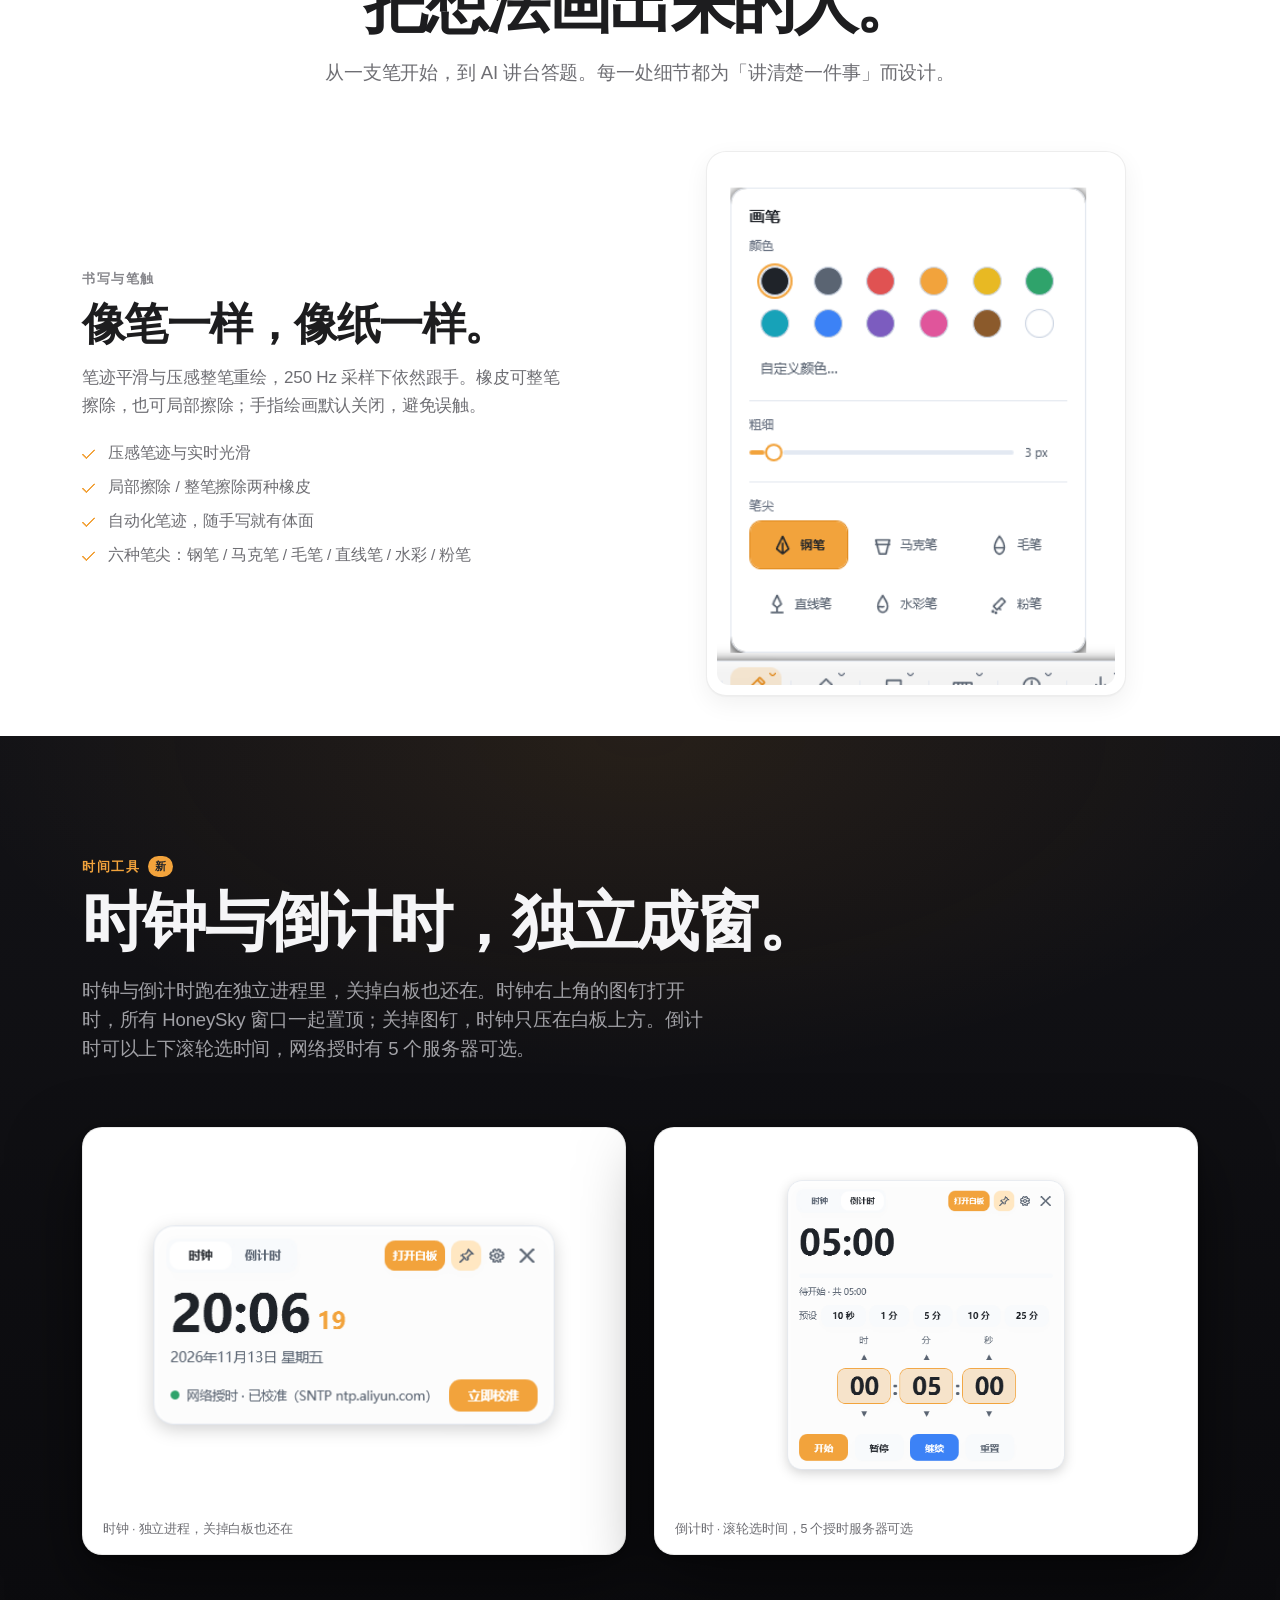
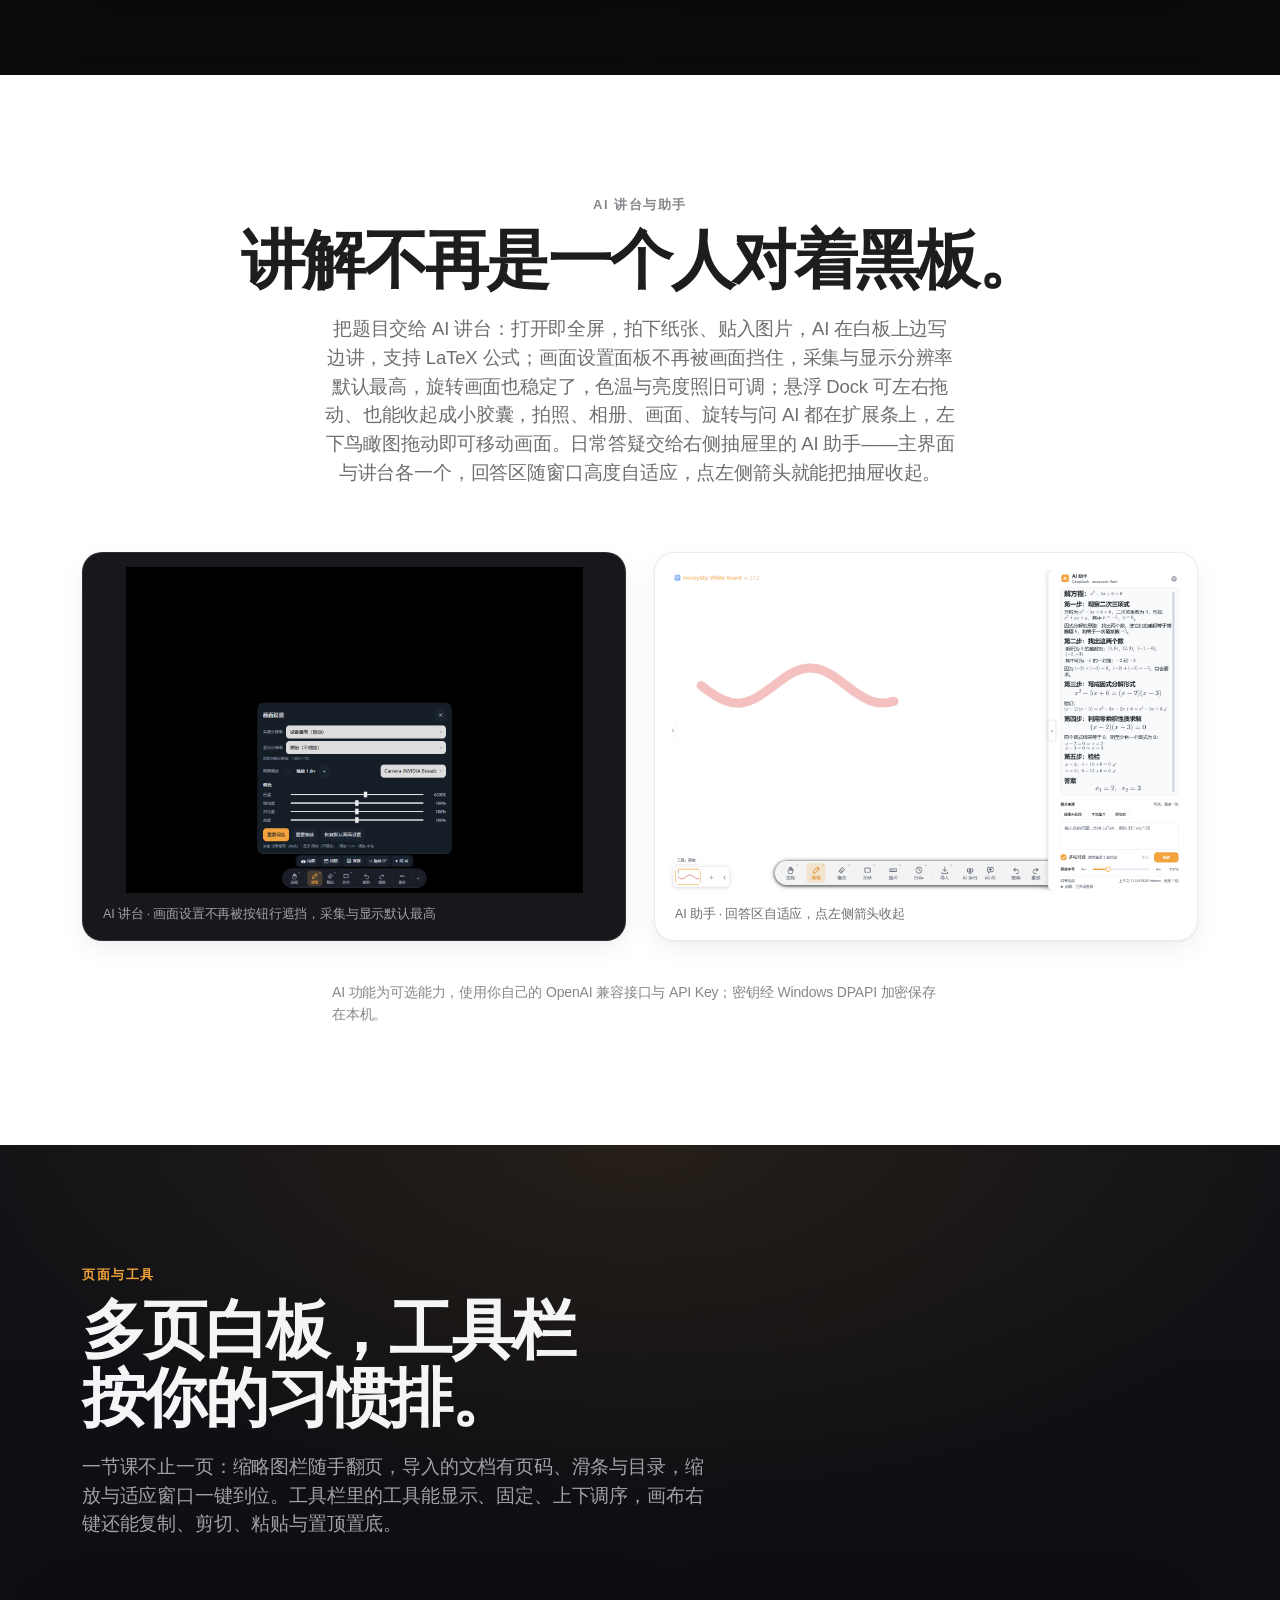
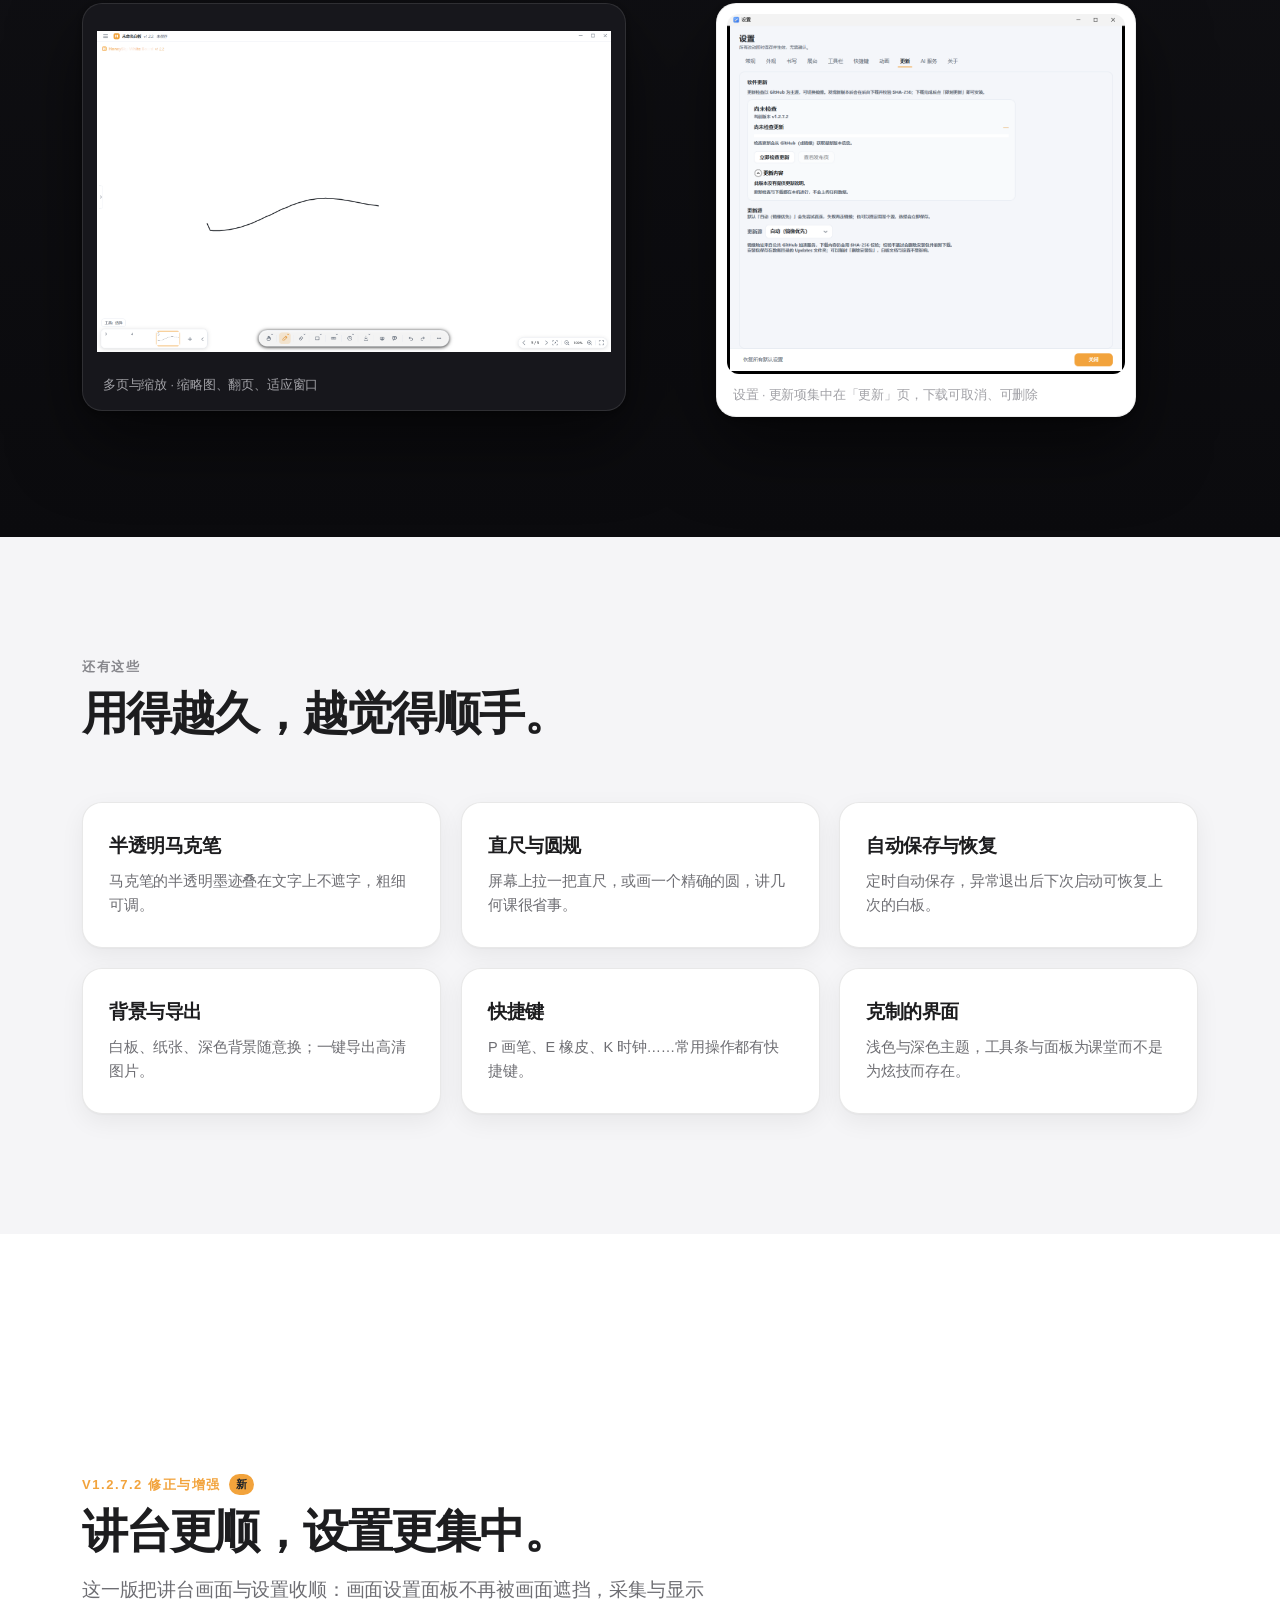
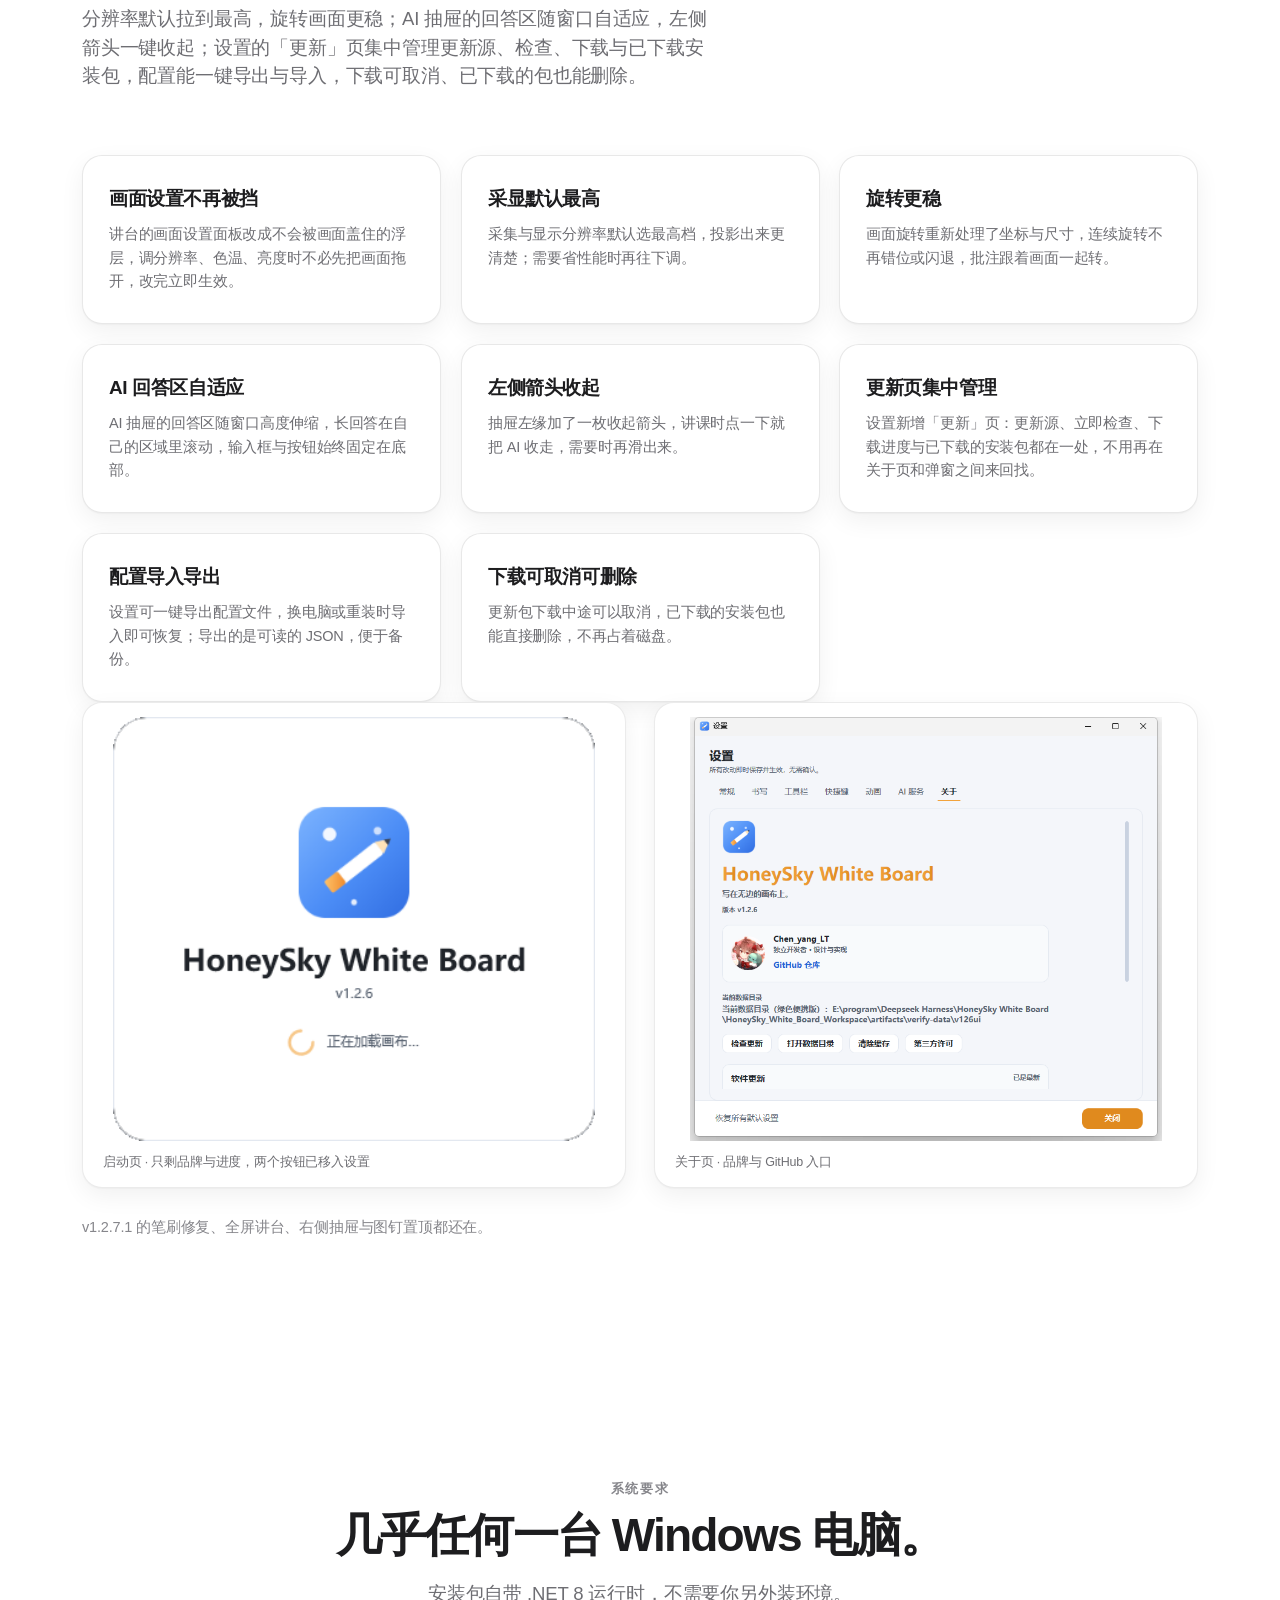
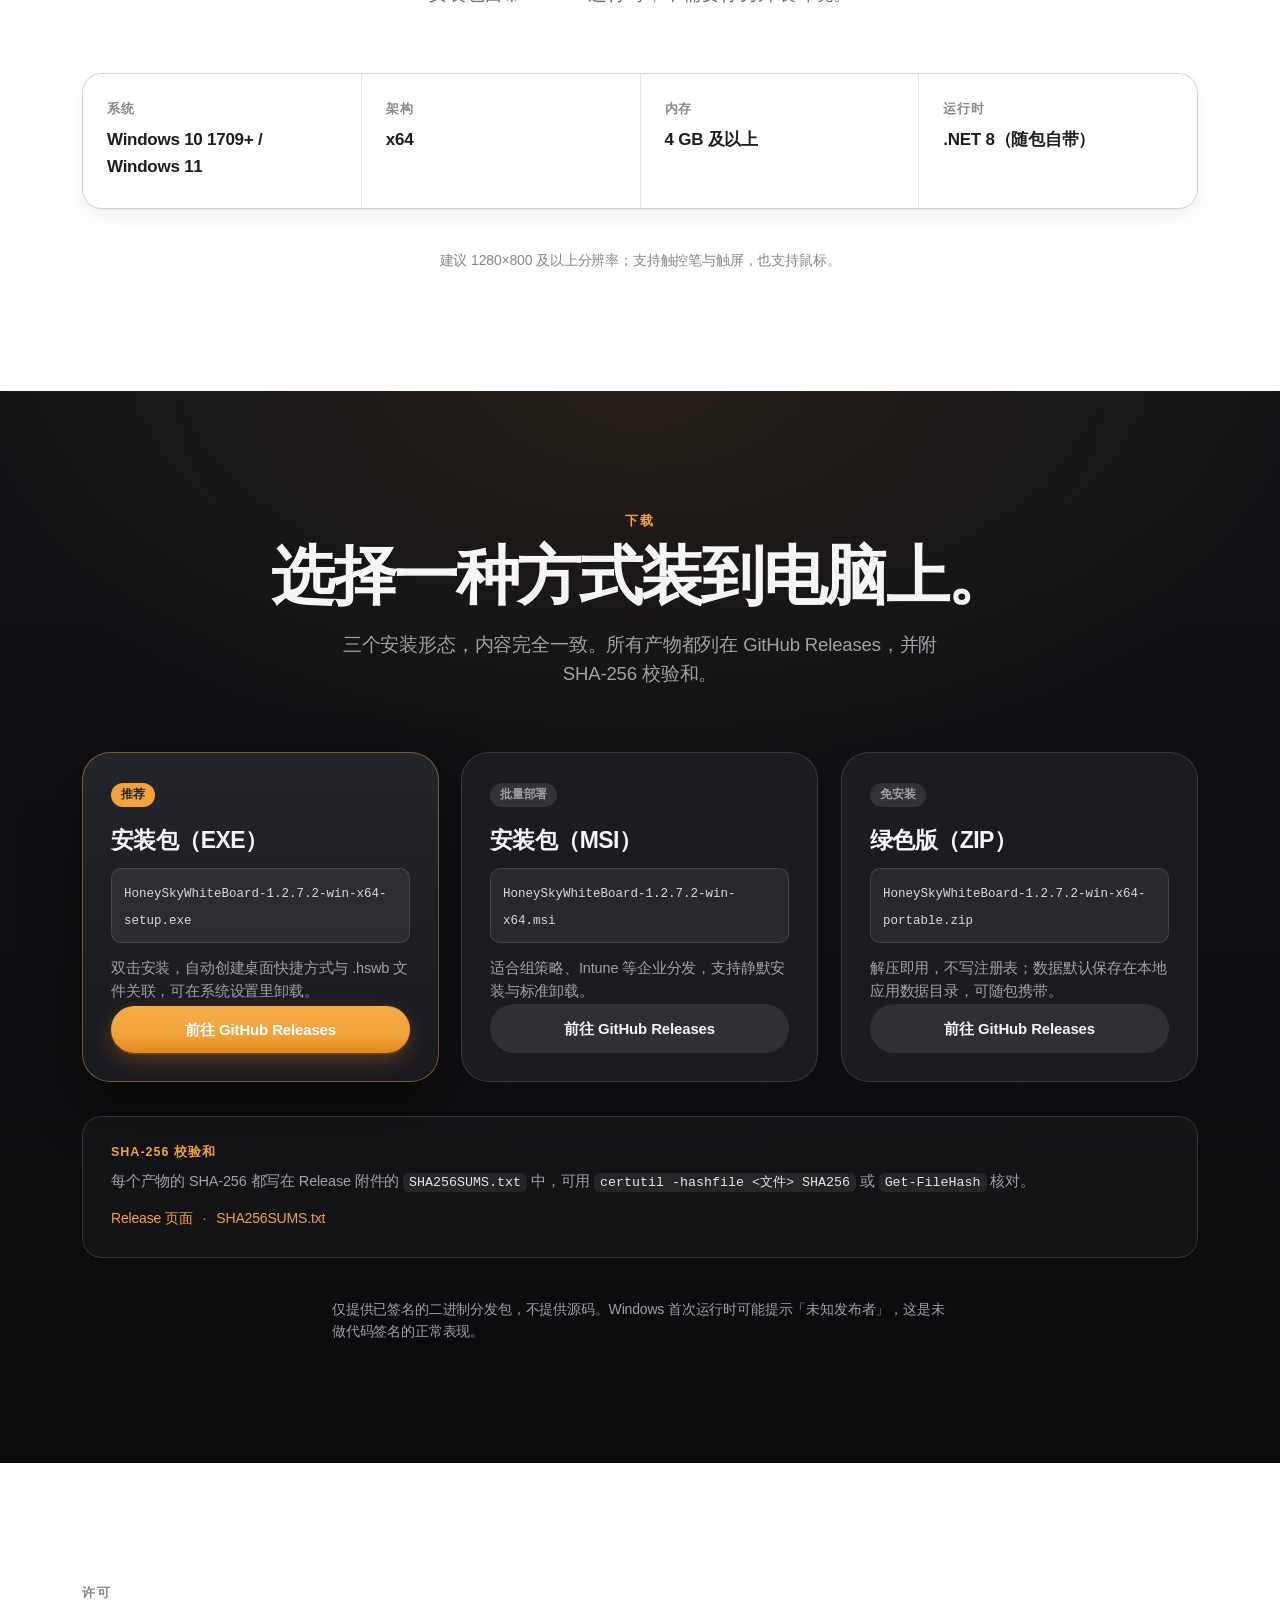
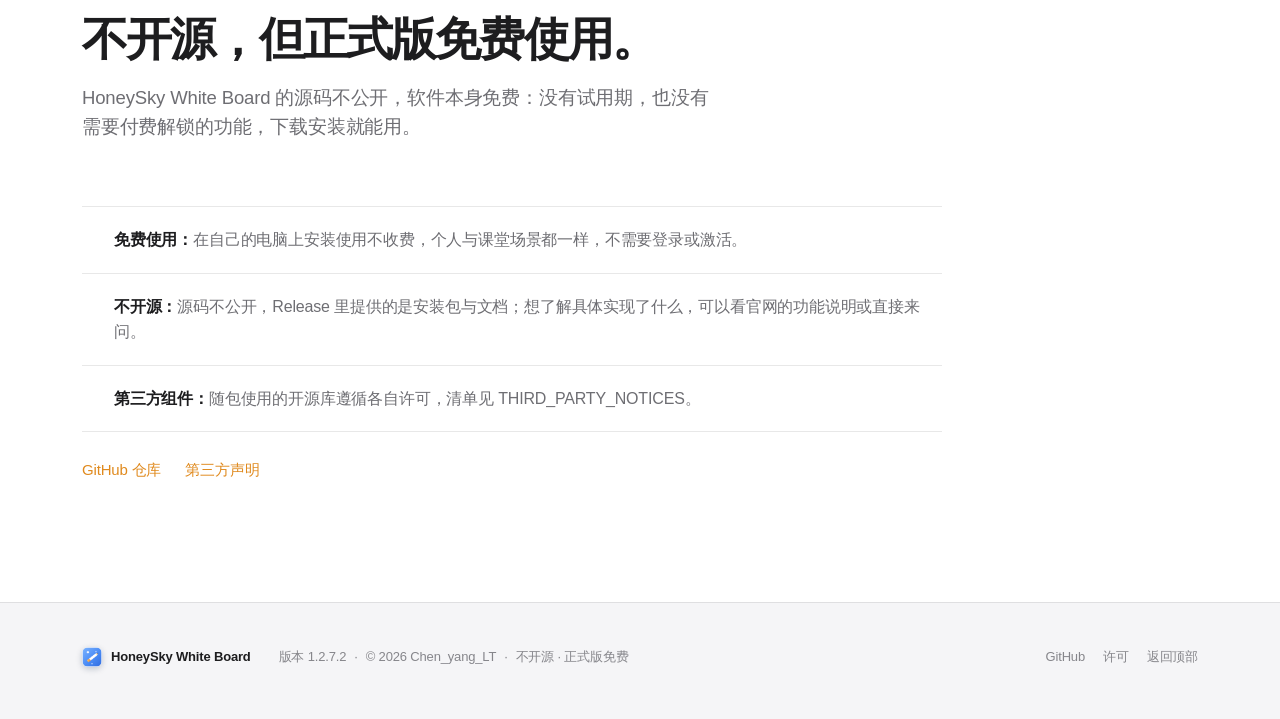
==== commit 95cf5536: "官网静态页 v1.2.7.2" ====
--- a/index.html
+++ b/index.html
@@ -4,7 +4,7 @@
 <meta charset="utf-8" />
 <meta name="viewport" content="width=device-width, initial-scale=1" />
 <title>HoneySky White Board — 写在无边的画布上</title>
-<meta name="description" content="HoneySky White Board 是为 Windows 打造的桌面白板：压感书写、尺规作图、时钟与倒计时独立窗口、浮动 Dock、文件导入背景、AI 讲台答题与 AI 助手。v1.2.6.1 让讲台底栏直接缩放画面，拍照与相册合并成一个入口、相册常驻并可对比保存；白板、讲台与 AI 助手不再互相置顶（时钟与倒计时仍置顶）；照片默认不落盘，可在「设置 → 展台」按 1–30 天保留；设置拆成 10 个页签。免费下载。" />
+<meta name="description" content="HoneySky White Board 是为 Windows 打造的桌面白板：压感书写、尺规作图、时钟与倒计时独立窗口、浮动 Dock、文件导入背景、AI 讲台与 AI 助手。v1.2.7.2 把讲台画面调顺：画面设置面板不再被画面遮挡，采集与显示分辨率默认拉到最高，旋转画面更稳定；AI 抽屉的回答区随窗口自适应，左侧箭头即可收起；设置的「更新」页集中管理更新源、下载与已下载的安装包，配置可一键导出与导入，下载能取消、已下载的包能删除。免费下载。" />
 <meta name="theme-color" content="#ffffff" />
 <meta property="og:title" content="HoneySky White Board" />
 <meta property="og:description" content="一支笔，一块无边的白板，和一个随时待命的 AI。" />
@@ -43,14 +43,14 @@
   <section class="hero">
     <div class="hero__glow" aria-hidden="true"></div>
     <div class="wrap hero__inner">
-      <p class="hero__eyebrow" data-i18n="hero.eyebrow">Windows 桌面白板 · v1.2.6.1</p>
+      <p class="hero__eyebrow" data-i18n="hero.eyebrow">Windows 桌面白板 · v1.2.7.2</p>
       <h1 class="hero__title" data-i18n="hero.product">HoneySky White Board</h1>
       <p class="hero__tagline" data-i18n="hero.tagline">写在无边的画布上。</p>
       <p class="hero__lead" data-i18n="hero.lead">一支笔，一块无边的白板，和一个随时待命的 AI。为 Windows 打造，压感书写与全部工具都在本地运行。</p>
       <div class="hero__cta">
         <a class="btn btn--primary btn--lg" href="#download">
           <span data-i18n="hero.cta1">下载 Windows 版</span>
-          <span class="btn__meta">v1.2.6.1</span>
+          <span class="btn__meta">v1.2.7.2</span>
         </a>
         <a class="btn btn--ghost btn--lg" href="#features" data-i18n="hero.cta2">查看功能</a>
       </div>
@@ -59,7 +59,7 @@
 
     <div class="wrap hero__stage reveal">
       <figure class="shot shot--hero" data-shot data-ph="主界面截图 · hero-main.png（Lead 提供，≥1600px）">
-        <img src="assets/img/hero-main.png" alt="HoneySky White Board 主界面：左上角蓝色带笔图标 + 品牌字 + 版本号水印，无边画布上手写与图形，底部浮动 Dock（画笔、橡皮、形状、直尺、时钟、导入、AI 讲台、问 AI），左下角页面缩略图条，右下角翻页条与缩放条" width="2560" height="1392" fetchpriority="high" decoding="async" data-i18n-alt="img.hero" />
+        <img src="assets/img/hero-main.png" alt="HoneySky White Board 主界面：左上角蓝色带笔图标 + 品牌字 + 版本号水印，无边画布上手写与图形，底部浮动 Dock（画笔、橡皮、形状、直尺、时钟、导入、AI 讲台、问 AI），左下角页面缩略图条，右下角翻页条与缩放条" width="2560" height="1440" fetchpriority="high" decoding="async" data-i18n-alt="img.hero" />
       </figure>
     </div>
   </section>
@@ -88,7 +88,7 @@
         </ul>
       </div>
       <figure class="shot shot--panel" data-shot data-ph="书写截图 · brush.png">
-        <img src="assets/img/brush.png" alt="Dock 的画笔二级面板：画笔 / 荧光笔切换、12 种颜色、粗细滑块，笔尖区两行排开钢笔 / 马克笔 / 毛笔 / 直线笔 / 水彩 / 粉笔六种笔尖" width="320" height="460" loading="lazy" decoding="async" data-i18n-alt="img.brush" />
+        <img src="assets/img/brush.png" alt="Dock 的画笔二级面板：12 种颜色、粗细滑块，笔尖区两行排开钢笔 / 马克笔 / 毛笔 / 直线笔 / 水彩 / 粉笔六种笔尖；原来的荧光笔入口已移除" width="358" height="470" loading="lazy" decoding="async" data-i18n-alt="img.brush" />
       </figure>
     </div>
 
@@ -97,17 +97,17 @@
       <div class="wrap">
         <header class="section__head section__head--left reveal">
           <p class="kicker kicker--honey"><span data-i18n="f2.kicker">时间工具</span><span class="badge" data-i18n="common.new">新</span></p>
-          <h2 class="display" data-i18n="f2.title">时钟与倒计时，搬到独立窗口。</h2>
-          <p class="sub" data-i18n="f2.lead">时钟与倒计时是始终置顶的独立窗口，不遮挡板书：字号与背景透明度都能调，字号放大后文字依然清晰。</p>
+          <h2 class="display" data-i18n="f2.title">时钟与倒计时，独立成窗。</h2>
+          <p class="sub" data-i18n="f2.lead">时钟与倒计时跑在独立进程里，关掉白板也还在。时钟右上角的图钉打开时，所有 HoneySky 窗口一起置顶；关掉图钉，时钟只压在白板上方。倒计时可以上下滚轮选时间，网络授时有 5 个服务器可选。</p>
         </header>
         <div class="duo duo--dark duo--time">
           <figure class="shot shot--canvas shot--framed" data-shot data-ph="时钟窗口截图 · clock.png">
             <img src="assets/img/clock.png" alt="独立时钟窗口：橙色秒数、日期、网络授时状态与「立即校准」，字号与背景透明度可调，放大后依然清晰" width="511" height="310" loading="lazy" decoding="async" data-i18n-alt="img.clock" />
-            <figcaption class="shot__cap" data-i18n="f2.cap1">时钟 · 网络授时，字号与透明度即时可调</figcaption>
+            <figcaption class="shot__cap" data-i18n="f2.cap1">时钟 · 独立进程，关掉白板也还在</figcaption>
           </figure>
           <figure class="shot shot--canvas shot--framed" data-shot data-ph="倒计时窗口截图 · countdown.png">
-            <img src="assets/img/countdown.png" alt="独立倒计时窗口：05:00 待开始，10 秒 / 1 分 / 5 分 / 10 分 / 25 分预设与自定义分钟，开始、暂停、继续、重置" width="515" height="435" loading="lazy" decoding="async" data-i18n-alt="img.countdown" />
-            <figcaption class="shot__cap" data-i18n="f2.cap2">倒计时 · 最后 3 秒逐秒提示音，结束音效可辨识</figcaption>
+            <img src="assets/img/countdown.png" alt="独立倒计时窗口：05:00 待开始，10 秒 / 1 分 / 5 分 / 10 分 / 25 分预设；时、分、秒三列可点上下箭头或滚轮选择，开始、暂停、继续、重置" width="515" height="534" loading="lazy" decoding="async" data-i18n-alt="img.countdown" />
+            <figcaption class="shot__cap" data-i18n="f2.cap2">倒计时 · 滚轮选时间，5 个授时服务器可选</figcaption>
           </figure>
         </div>
       </div>
@@ -119,16 +119,16 @@
         <header class="section__head reveal">
           <p class="kicker" data-i18n="f3.kicker">AI 讲台与助手</p>
           <h2 class="display" data-i18n="f3.title">讲解不再是一个人对着黑板。</h2>
-          <p class="sub" data-i18n="f3.lead">把题目交给 AI 讲台：拍下纸张、贴入图片，AI 在白板上边写边讲，支持 LaTeX 公式；画面可调分辨率、色温与亮度，底栏能直接缩放，拍下的照片收进常驻相册对比讲解。日常答疑则交给角落里的 AI 助手浮窗。</p>
+          <p class="sub" data-i18n="f3.lead">把题目交给 AI 讲台：打开即全屏，拍下纸张、贴入图片，AI 在白板上边写边讲，支持 LaTeX 公式；画面设置面板不再被画面挡住，采集与显示分辨率默认最高，旋转画面也稳定了，色温与亮度照旧可调；悬浮 Dock 可左右拖动、也能收起成小胶囊，拍照、相册、画面、旋转与问 AI 都在扩展条上，左下鸟瞰图拖动即可移动画面。日常答疑交给右侧抽屉里的 AI 助手——主界面与讲台各一个，回答区随窗口高度自适应，点左侧箭头就能把抽屉收起。</p>
         </header>
         <div class="duo duo--ai">
-          <figure class="shot shot--stage shot--framed" data-shot data-ph="AI 讲台截图 · podium.png">
-            <img src="assets/img/podium.png" alt="AI 讲台的相册面板：标题「相册 1/24 张 · 当前：照片 1」，缩略图与「照片 1」，说明「保存：关闭（仅本次会话）」，以及「拍照 / 本地图片 / 对比图片 / 保存图片 / 删除当前照片 / 退出图片讲解」与「清空相册」按钮" width="812" height="400" loading="lazy" decoding="async" data-i18n-alt="img.podium" />
-            <figcaption class="shot__cap" data-i18n="f3.cap1">AI 讲台 · 相册：拍照收进相册，支持对比与保存</figcaption>
+          <figure class="shot shot--stage shot--framed" data-shot data-ph="讲台画面设置截图 · podium.png">
+            <img src="assets/img/podium.png" alt="AI 讲台：黑底画面设置弹层完整显示在按钮行上方——采集分辨率「设备最高（自动）」、显示分辨率「原始（不缩放）」、实际采集 1280×720，调色与缩放可调；下方是拍照 / 相册 / 画面 / 旋转 / 问 AI 扩展条与悬浮 Dock" width="1400" height="1000" loading="lazy" decoding="async" data-i18n-alt="img.podium" />
+            <figcaption class="shot__cap" data-i18n="f3.cap1">AI 讲台 · 画面设置不再被按钮行遮挡，采集与显示默认最高</figcaption>
           </figure>
           <figure class="shot shot--canvas shot--framed" data-shot>
-            <img src="assets/img/ai-booth.png" alt="AI 助手浮窗：DeepSeek 回答的因式分解过程，块级公式正常渲染，底部有回答字号滑块与余额状态" width="1240" height="900" loading="lazy" decoding="async" data-i18n-alt="img.aibooth" />
-            <figcaption class="shot__cap" data-i18n="f3.cap2">AI 助手 · 随时呼出，用你自己的 API Key</figcaption>
+            <img src="assets/img/ai-booth.png" alt="白板画布与右侧 AI 抽屉：DeepSeek 回答 x²−5x+6=0 的因式分解步骤与答案，块级公式正常渲染；回答区自适应填满抽屉高度，左缘露出一枚 24×64 的展开 / 收起箭头把手，底部余额显示「已关闭查询」" width="1600" height="1000" loading="lazy" decoding="async" data-i18n-alt="img.aibooth" />
+            <figcaption class="shot__cap" data-i18n="f3.cap2">AI 助手 · 回答区自适应，点左侧箭头收起</figcaption>
           </figure>
         </div>
         <p class="aside reveal" data-i18n="f3.note">AI 功能为可选能力，使用你自己的 OpenAI 兼容接口与 API Key；密钥经 Windows DPAPI 加密保存在本机。</p>
@@ -148,9 +148,9 @@
             <img src="assets/img/pages.png" alt="左下角页面缩略图条只显示 3 个缩略图（第 3、4、5 页），右下角翻页条含全屏按钮：共 5 页白板，当前第 5 页" width="1680" height="1050" loading="lazy" decoding="async" data-i18n-alt="img.pages" />
             <figcaption class="shot__cap" data-i18n="f4.cap1">多页与缩放 · 缩略图、翻页、适应窗口</figcaption>
           </figure>
-          <figure class="shot shot--stage shot--framed" data-shot data-ph="设置与工具栏自定义截图 · settings.png">
-            <img src="assets/img/settings.png" alt="v1.2.6.1 设置窗口的展台页：顶部十个页签（常规 / 外观 / 书写 / 展台 / 工具栏 / 快捷键 / 动画 / 更新 / AI 服务 / 关于）；笔尖可选跟随白板或六种笔形，橡皮可选整笔或局部并调半径；相册可开启自动保存、设置照片保留天数 1–30 天与相册容量 1–50 张，底部是恢复展台默认设置" width="920" height="740" loading="lazy" decoding="async" data-i18n-alt="img.settings" />
-            <figcaption class="shot__cap" data-i18n="f4.cap2">设置 · 十个页签：展台页集中笔尖、橡皮与相册</figcaption>
+          <figure class="shot shot--panel" data-shot data-ph="设置更新页截图 · settings.png">
+            <img src="assets/img/settings.png" alt="设置「更新」页：当前版本 v1.2.7.2，尚未检查；卡内含立即检查更新、查看发布页、更新内容与下载状态，更新源可选「自动（镜像优先）」或 GitHub 直连，并说明下载可取消、已下载的安装包可删除" width="1040" height="940" loading="lazy" decoding="async" data-i18n-alt="img.settings" />
+            <figcaption class="shot__cap" data-i18n="f4.cap2">设置 · 更新项集中在「更新」页，下载可取消、可删除</figcaption>
           </figure>
         </div>
       </div>
@@ -164,7 +164,7 @@
           <h2 class="display display--sm" data-i18n="f5.title">用得越久，越觉得顺手。</h2>
         </header>
         <div class="cards">
-          <article class="card reveal"><h3 data-i18n="c1.title">半透明荧光笔</h3><p data-i18n="c1.body">粉笔质感的高亮，叠在文字上不遮字，粗细可调。</p></article>
+          <article class="card reveal"><h3 data-i18n="c1.title">半透明马克笔</h3><p data-i18n="c1.body">马克笔的半透明墨迹叠在文字上不遮字，粗细可调。</p></article>
           <article class="card reveal"><h3 data-i18n="c2.title">直尺与圆规</h3><p data-i18n="c2.body">屏幕上拉一把直尺，或画一个精确的圆，讲几何课很省事。</p></article>
           <article class="card reveal"><h3 data-i18n="c3.title">自动保存与恢复</h3><p data-i18n="c3.body">定时自动保存，异常退出后下次启动可恢复上次的白板。</p></article>
           <article class="card reveal"><h3 data-i18n="c4.title">背景与导出</h3><p data-i18n="c4.body">白板、纸张、深色背景随意换；一键导出高清图片。</p></article>
@@ -175,46 +175,46 @@
     </section>
   </section>
 
-  <!-- ================= v1.2.6.1 新增 ================= -->
+  <!-- ================= v1.2.7.2 修正与增强 ================= -->
   <section class="section section--light" id="whats-new">
     <div class="wrap">
       <header class="section__head section__head--left reveal">
-        <p class="kicker kicker--honey"><span data-i18n="f6.kicker">v1.2.6.1 新增</span><span class="badge" data-i18n="common.new">新</span></p>
-        <h2 class="display display--sm" data-i18n="f6.title">讲台更好按，设置更好找。</h2>
-        <p class="sub" data-i18n="f6.lead">这一版把讲台的操作密度收了一收：底栏能直接缩放画面，拍照和相册合并成一个入口，相册常驻、随手翻看与保存；白板、讲台与 AI 助手不再互相置顶（时钟与倒计时仍然置顶）；照片默认不落盘，需要时能在设置里按天保留；设置拆成 10 个页签，展台有独立一页。</p>
+        <p class="kicker kicker--honey"><span data-i18n="f6.kicker">v1.2.7.2 修正与增强</span><span class="badge" data-i18n="common.new">新</span></p>
+        <h2 class="display display--sm" data-i18n="f6.title">讲台更顺，设置更集中。</h2>
+        <p class="sub" data-i18n="f6.lead">这一版把讲台画面与设置收顺：画面设置面板不再被画面遮挡，采集与显示分辨率默认拉到最高，旋转画面更稳；AI 抽屉的回答区随窗口自适应，左侧箭头一键收起；设置的「更新」页集中管理更新源、检查、下载与已下载安装包，配置能一键导出与导入，下载可取消、已下载的包也能删除。</p>
       </header>
       <div class="cards">
         <article class="card reveal">
-          <h3 data-i18n="n1.title">展台画面直接缩放</h3>
-          <p data-i18n="n1.body">底栏新增 − / + 与当前倍率（从 1.0× 起），讲到细节时放大画面不用换页；缩放后笔迹、批注与拍照都跟着当前画面走。</p>
-        </article>
-        <article class="card reveal">
-          <h3 data-i18n="n2.title">拍照和相册合并</h3>
-          <p data-i18n="n2.body">底栏的「拍照」拍完直接收进相册，不再有下拉菜单；「相册」常驻底栏，随时打开、对比、保存或清空。</p>
-        </article>
-        <article class="card reveal">
-          <h3 data-i18n="n3.title">不再互相置顶</h3>
-          <p data-i18n="n3.body">白板、AI 讲台与 AI 助手互不压层，切回来还是刚才那一层；时钟与倒计时仍是独立的置顶窗口，讲课时始终可见。</p>
-        </article>
-        <article class="card reveal">
-          <h3 data-i18n="n4.title">相册常驻讲台</h3>
-          <p data-i18n="n4.body">相册从临时弹层变成常驻入口：支持本地图片、对比图片、保存图片、删除当前照片与退出图片讲解，一次讲解最多保留 24 张。</p>
-        </article>
-        <article class="card reveal">
-          <h3 data-i18n="n5.title">照片默认不落盘</h3>
-          <p data-i18n="n5.body">关闭讲台后照片只在本次会话保留；在「设置 → 展台」开启「自动保存拍照与本地图片到磁盘」后，可设保留天数（1–30 天）与相册容量（1–50 张），过期自动删除。</p>
-        </article>
-        <article class="card reveal">
-          <h3 data-i18n="n6.title">最小化与退出到底栏</h3>
-          <p data-i18n="n6.body">讲台底栏右下角常驻「最小化」与「退出讲台」，不再藏进右上角菜单，全屏讲解时也不用先找按钮。</p>
-        </article>
-        <article class="card reveal">
-          <h3 data-i18n="n7.title">展台笔形与橡皮分开设置</h3>
-          <p data-i18n="n7.body">笔尖可「跟随白板」或固定六种笔形之一（钢笔 / 马克笔 / 毛笔 / 直线笔 / 水彩 / 粉笔）；橡皮可整笔擦除或局部擦除，半径单独可调。</p>
-        </article>
-        <article class="card reveal">
-          <h3 data-i18n="n8.title">设置拆成十个页签</h3>
-          <p data-i18n="n8.body">常规 / 外观 / 书写 / 展台 / 工具栏 / 快捷键 / 动画 / 更新 / AI 服务 / 关于，十个页签各管一段；展台页集中笔尖、橡皮、相册与保留策略。</p>
+          <h3 data-i18n="n1.title">画面设置不再被挡</h3>
+          <p data-i18n="n1.body">讲台的画面设置面板改成不会被画面盖住的浮层，调分辨率、色温、亮度时不必先把画面拖开，改完立即生效。</p>
+        </article>
+        <article class="card reveal">
+          <h3 data-i18n="n2.title">采显默认最高</h3>
+          <p data-i18n="n2.body">采集与显示分辨率默认选最高档，投影出来更清楚；需要省性能时再往下调。</p>
+        </article>
+        <article class="card reveal">
+          <h3 data-i18n="n3.title">旋转更稳</h3>
+          <p data-i18n="n3.body">画面旋转重新处理了坐标与尺寸，连续旋转不再错位或闪退，批注跟着画面一起转。</p>
+        </article>
+        <article class="card reveal">
+          <h3 data-i18n="n4.title">AI 回答区自适应</h3>
+          <p data-i18n="n4.body">AI 抽屉的回答区随窗口高度伸缩，长回答在自己的区域里滚动，输入框与按钮始终固定在底部。</p>
+        </article>
+        <article class="card reveal">
+          <h3 data-i18n="n5.title">左侧箭头收起</h3>
+          <p data-i18n="n5.body">抽屉左缘加了一枚收起箭头，讲课时点一下就把 AI 收走，需要时再滑出来。</p>
+        </article>
+        <article class="card reveal">
+          <h3 data-i18n="n6.title">更新页集中管理</h3>
+          <p data-i18n="n6.body">设置新增「更新」页：更新源、立即检查、下载进度与已下载的安装包都在一处，不用再在关于页和弹窗之间来回找。</p>
+        </article>
+        <article class="card reveal">
+          <h3 data-i18n="n7.title">配置导入导出</h3>
+          <p data-i18n="n7.body">设置可一键导出配置文件，换电脑或重装时导入即可恢复；导出的是可读的 JSON，便于备份。</p>
+        </article>
+        <article class="card reveal">
+          <h3 data-i18n="n8.title">下载可取消可删除</h3>
+          <p data-i18n="n8.body">更新包下载中途可以取消，已下载的安装包也能直接删除，不再占着磁盘。</p>
         </article>
       </div>
       <div class="duo duo--v125 reveal">
@@ -227,9 +227,7 @@
           <figcaption class="shot__cap" data-i18n="f6.cap2">关于页 · 品牌与 GitHub 入口</figcaption>
         </figure>
       </div>
-      <p class="sub new-history" data-i18n="f6.history">v1.2.6 的讲台画面设置、六种笔尖、PPT 预取、时钟独立窗口与更新源自选都还在。</p>
-    </div>
-  </section>
+      <p class="sub new-history" data-i18n="f6.history">v1.2.7.1 的笔刷修复、全屏讲台、右侧抽屉与图钉置顶都还在。</p>
     </div>
   </section>
 
@@ -242,7 +240,7 @@
         <p class="sub" data-i18n="req.lead">安装包自带 .NET 8 运行时，不需要你另外装环境。</p>
       </header>
       <div class="specs reveal">
-        <div class="spec"><p class="spec__k" data-i18n="req.k1">系统</p><p class="spec__v" data-i18n="req.v1">Windows 10 1809+ / Windows 11</p></div>
+        <div class="spec"><p class="spec__k" data-i18n="req.k1">系统</p><p class="spec__v" data-i18n="req.v1">Windows 10 1709+ / Windows 11</p></div>
         <div class="spec"><p class="spec__k" data-i18n="req.k2">架构</p><p class="spec__v" data-i18n="req.v2">x64</p></div>
         <div class="spec"><p class="spec__k" data-i18n="req.k3">内存</p><p class="spec__v" data-i18n="req.v3">4 GB 及以上</p></div>
         <div class="spec"><p class="spec__k" data-i18n="req.k4">运行时</p><p class="spec__v" data-i18n="req.v4">.NET 8（随包自带）</p></div>
@@ -263,21 +261,21 @@
         <article class="dl-card dl-card--featured reveal">
           <p class="dl-card__tag" data-i18n="dl.tag1">推荐</p>
           <h3 data-i18n="dl.c1.title">安装包（EXE）</h3>
-          <p class="dl-card__file"><code>HoneySkyWhiteBoard-1.2.6.1-win-x64-setup.exe</code></p>
+          <p class="dl-card__file"><code>HoneySkyWhiteBoard-1.2.7.2-win-x64-setup.exe</code></p>
           <p class="dl-card__body" data-i18n="dl.c1.body">双击安装，自动创建桌面快捷方式与 .hswb 文件关联，可在系统设置里卸载。</p>
           <a class="btn btn--primary btn--block" href="https://github.com/ChenyangLT/HoneySky-White-Board/releases/latest" rel="noopener" data-i18n="dl.get">前往 GitHub Releases</a>
         </article>
         <article class="dl-card reveal">
           <p class="dl-card__tag dl-card__tag--muted" data-i18n="dl.tag2">批量部署</p>
           <h3 data-i18n="dl.c2.title">安装包（MSI）</h3>
-          <p class="dl-card__file"><code>HoneySkyWhiteBoard-1.2.6.1-win-x64.msi</code></p>
+          <p class="dl-card__file"><code>HoneySkyWhiteBoard-1.2.7.2-win-x64.msi</code></p>
           <p class="dl-card__body" data-i18n="dl.c2.body">适合组策略、Intune 等企业分发，支持静默安装与标准卸载。</p>
           <a class="btn btn--ghost btn--block" href="https://github.com/ChenyangLT/HoneySky-White-Board/releases/latest" rel="noopener" data-i18n="dl.get">前往 GitHub Releases</a>
         </article>
         <article class="dl-card reveal">
           <p class="dl-card__tag dl-card__tag--muted" data-i18n="dl.tag3">免安装</p>
           <h3 data-i18n="dl.c3.title">绿色版（ZIP）</h3>
-          <p class="dl-card__file"><code>HoneySkyWhiteBoard-1.2.6.1-win-x64-portable.zip</code></p>
+          <p class="dl-card__file"><code>HoneySkyWhiteBoard-1.2.7.2-win-x64-portable.zip</code></p>
           <p class="dl-card__body" data-i18n="dl.c3.body">解压即用，不写注册表；数据默认保存在本地应用数据目录，可随包携带。</p>
           <a class="btn btn--ghost btn--block" href="https://github.com/ChenyangLT/HoneySky-White-Board/releases/latest" rel="noopener" data-i18n="dl.get">前往 GitHub Releases</a>
         </article>
@@ -325,7 +323,7 @@
       <span>HoneySky White Board</span>
     </div>
     <p class="footer__meta">
-      <span data-i18n="foot.version">版本 1.2.6.1</span>
+      <span data-i18n="foot.version">版本 1.2.7.2</span>
       <span aria-hidden="true">·</span>
       <span data-i18n="foot.copy">© 2026 Chen_yang_LT</span>
       <span aria-hidden="true">·</span>
--- a/assets/css/style.css
+++ b/assets/css/style.css
@@ -458,6 +458,9 @@
 
 .shot--panel > img { border: 0; border-radius: var(--radius-sm); background: #fff; }
 
+/* 白画框里的说明文字要用深色（深色区块里也照样可读） */
+.shot--panel .shot__cap { color: var(--ink-2); }
+
 /* 图片缺失时退回文字占位 */
 .shot.is-empty { min-height: 240px; }
 .shot.is-empty img { display: none; }
@@ -634,7 +637,7 @@
 /* 两列等高画框：比例按每组截图的形状取，图片 contain 呈现（不裁切、不变形） */
 .duo--work .shot { --shot-ar: 4 / 3; }
 
-.duo--ai .shot { --shot-ar: 3 / 2; }
+.duo--ai .shot { --shot-ar: 7 / 5; }
 
 /* 时钟 / 倒计时两张截图的宽高比差别很大（511x310 ≈ 1.65 与 515x435 ≈ 1.18），直接套 4/3
    会让其中一张左右或上下空出一大块，两列还会一高一矮、图注错位。这里取 1.27 作为平衡值：
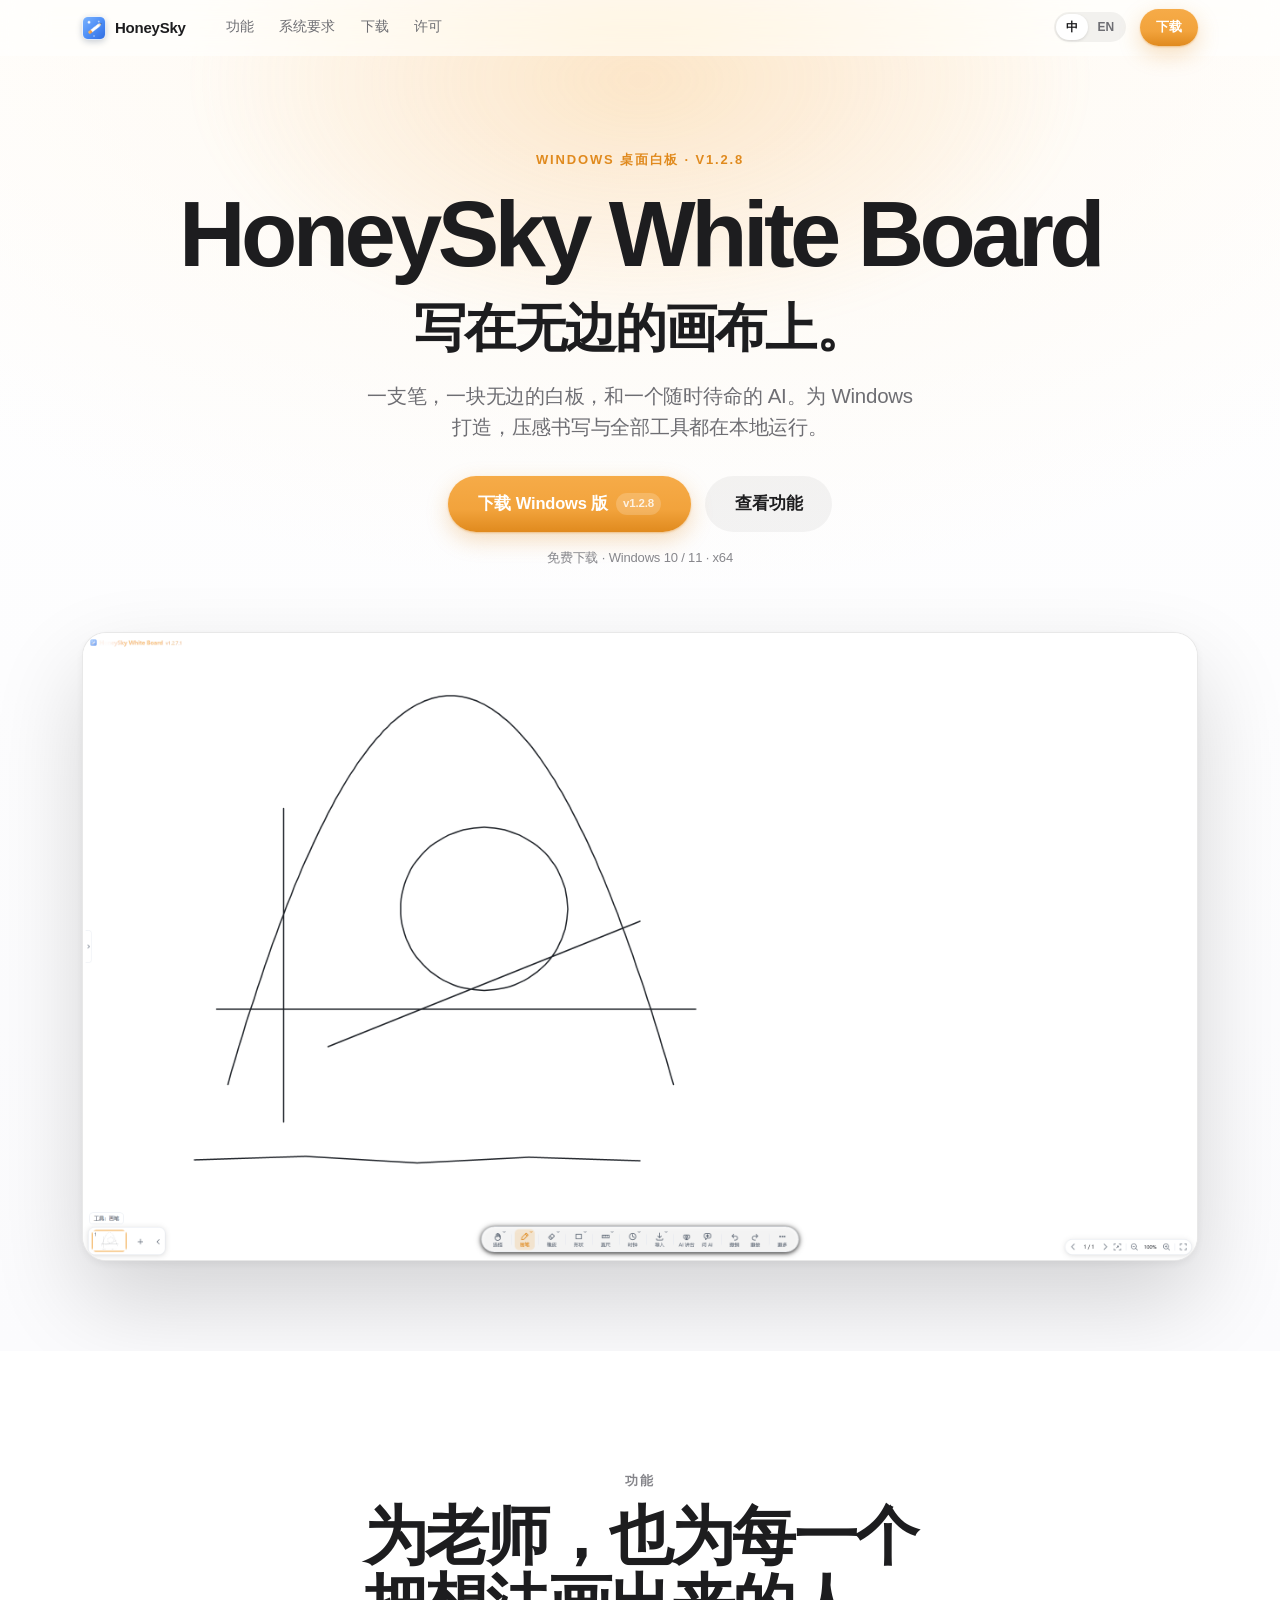
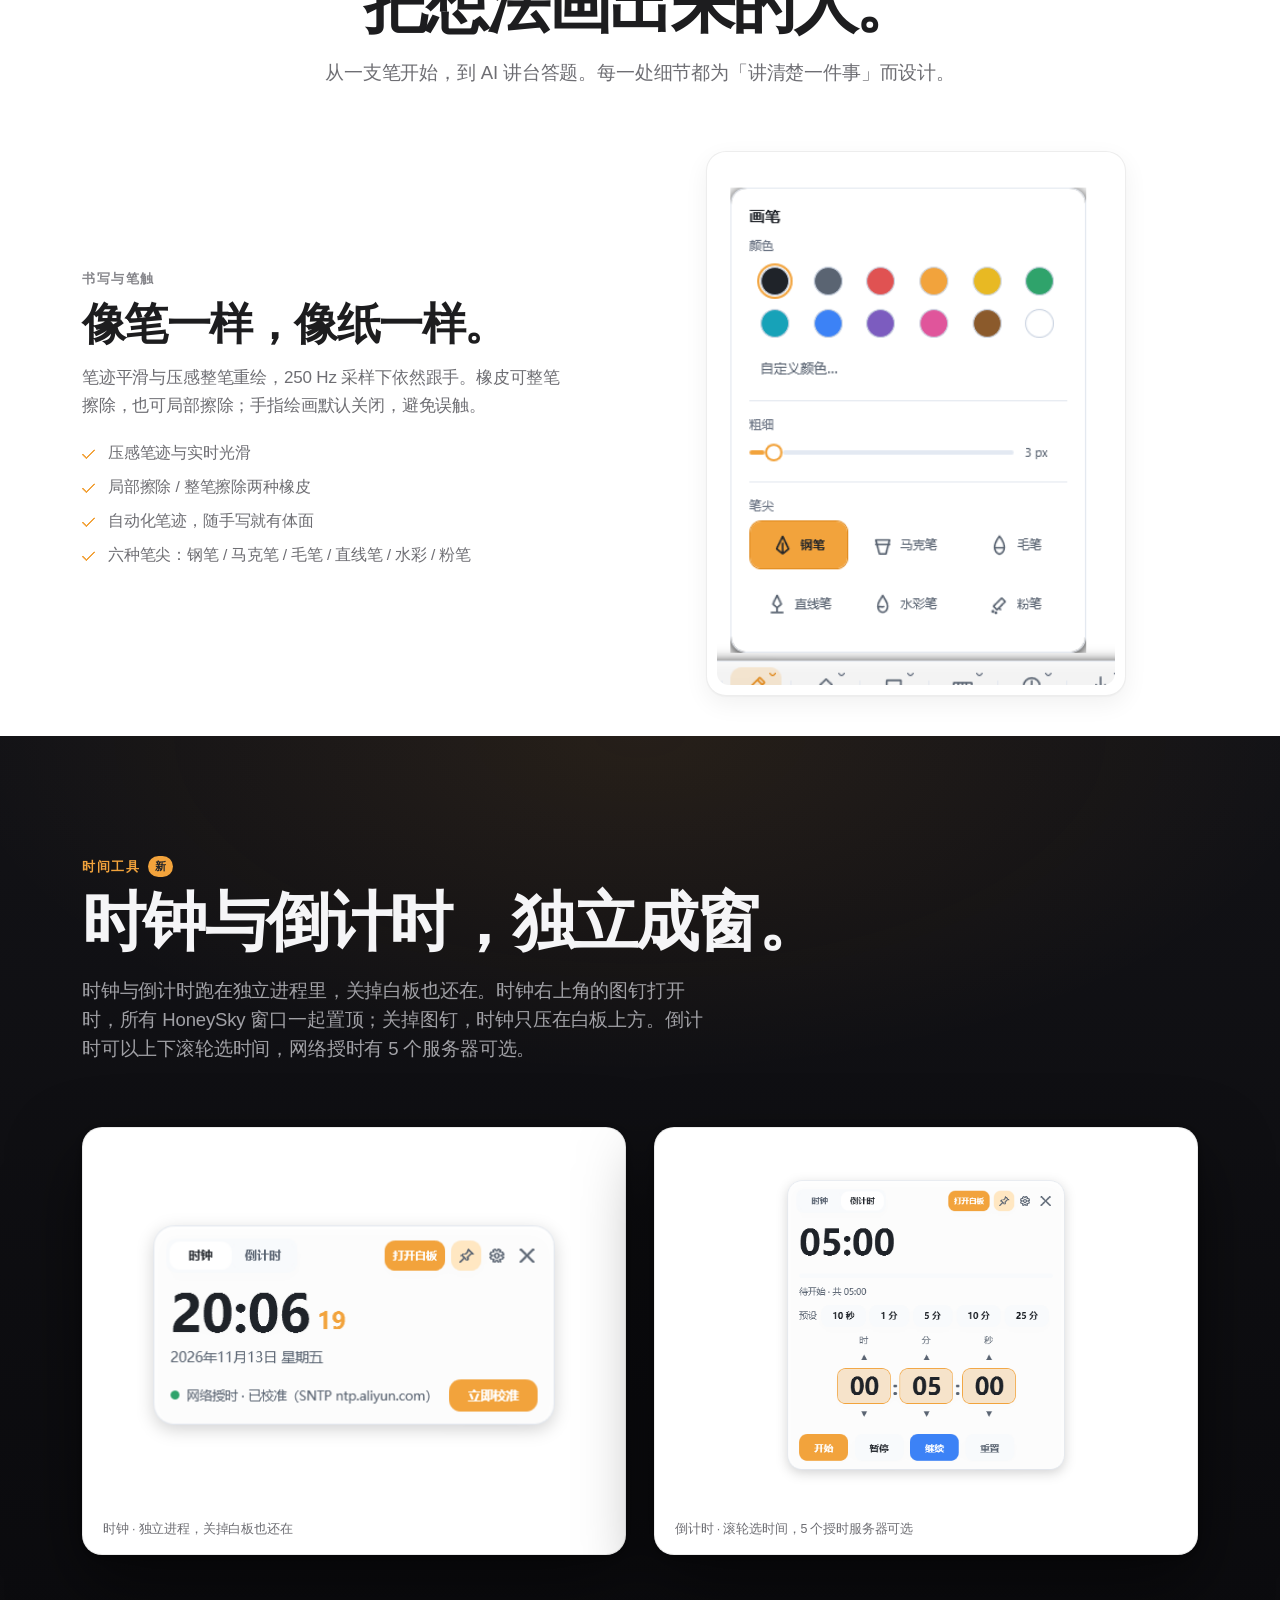
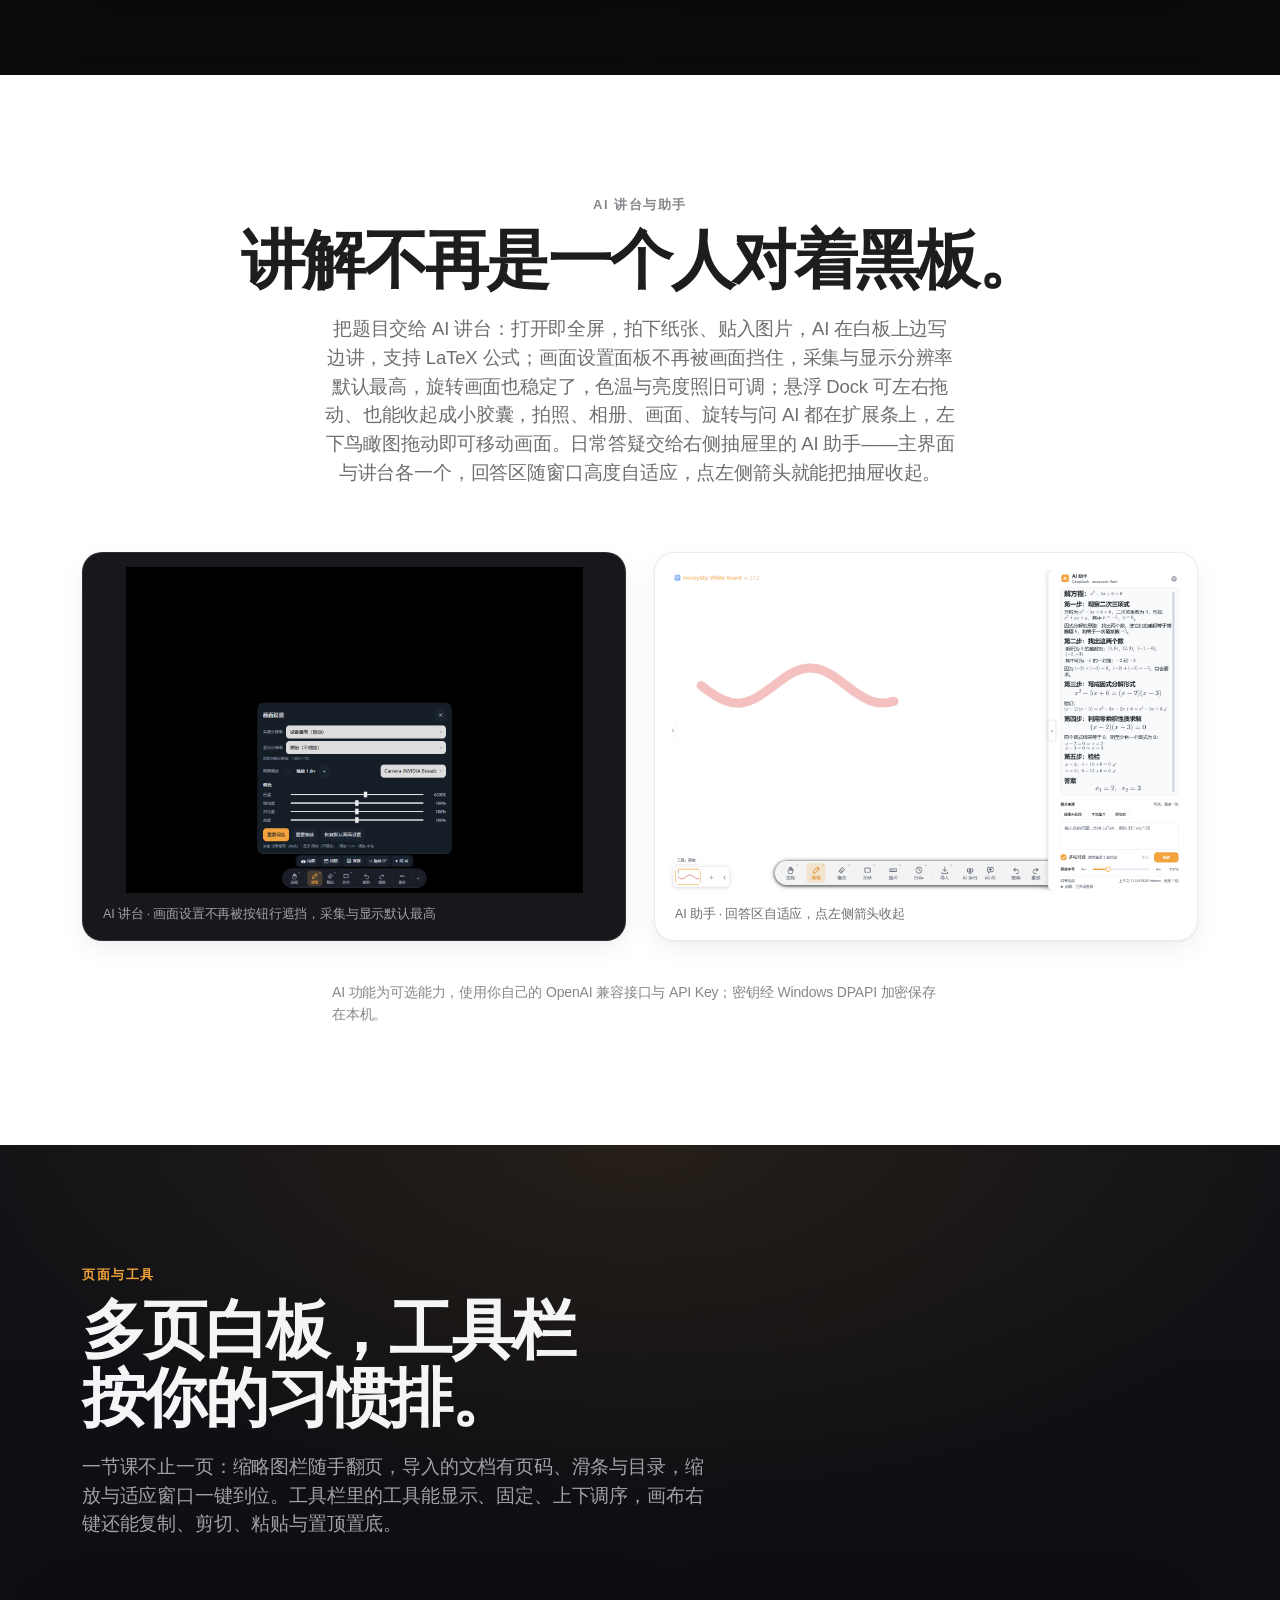
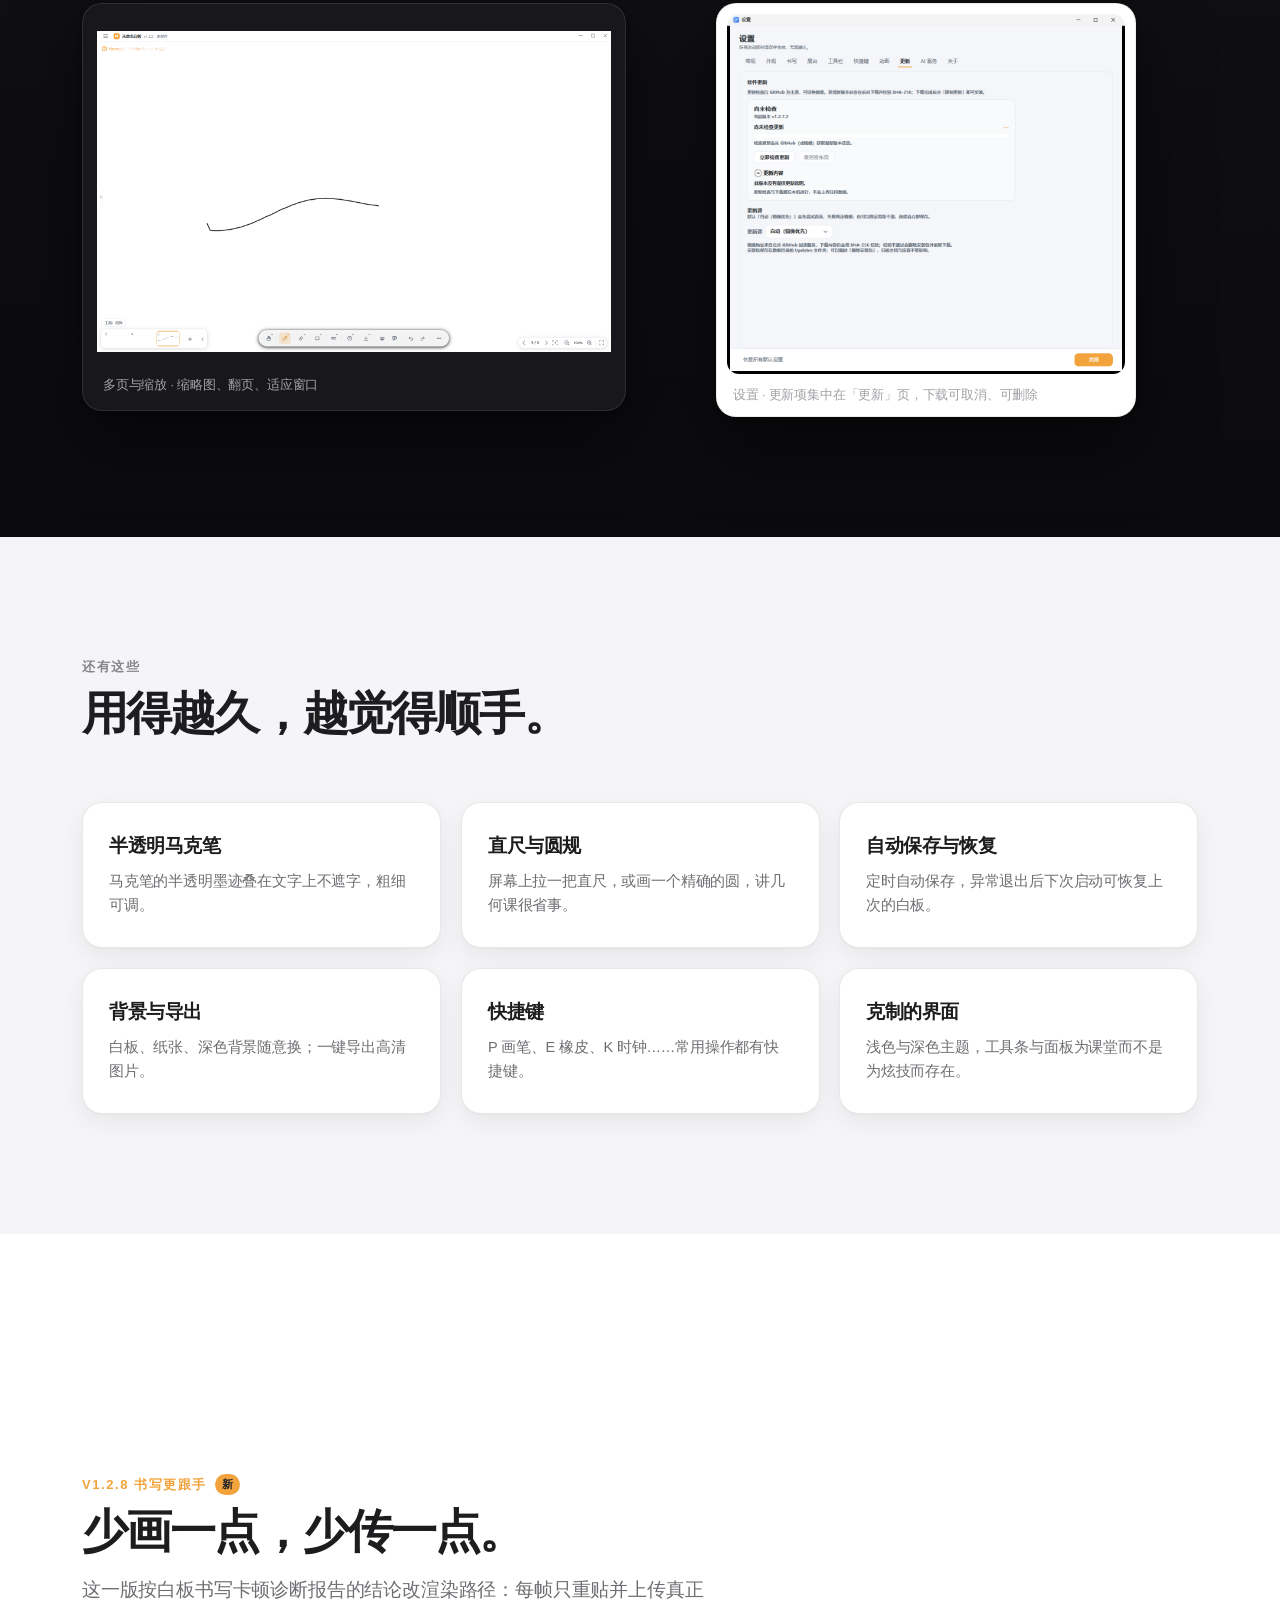
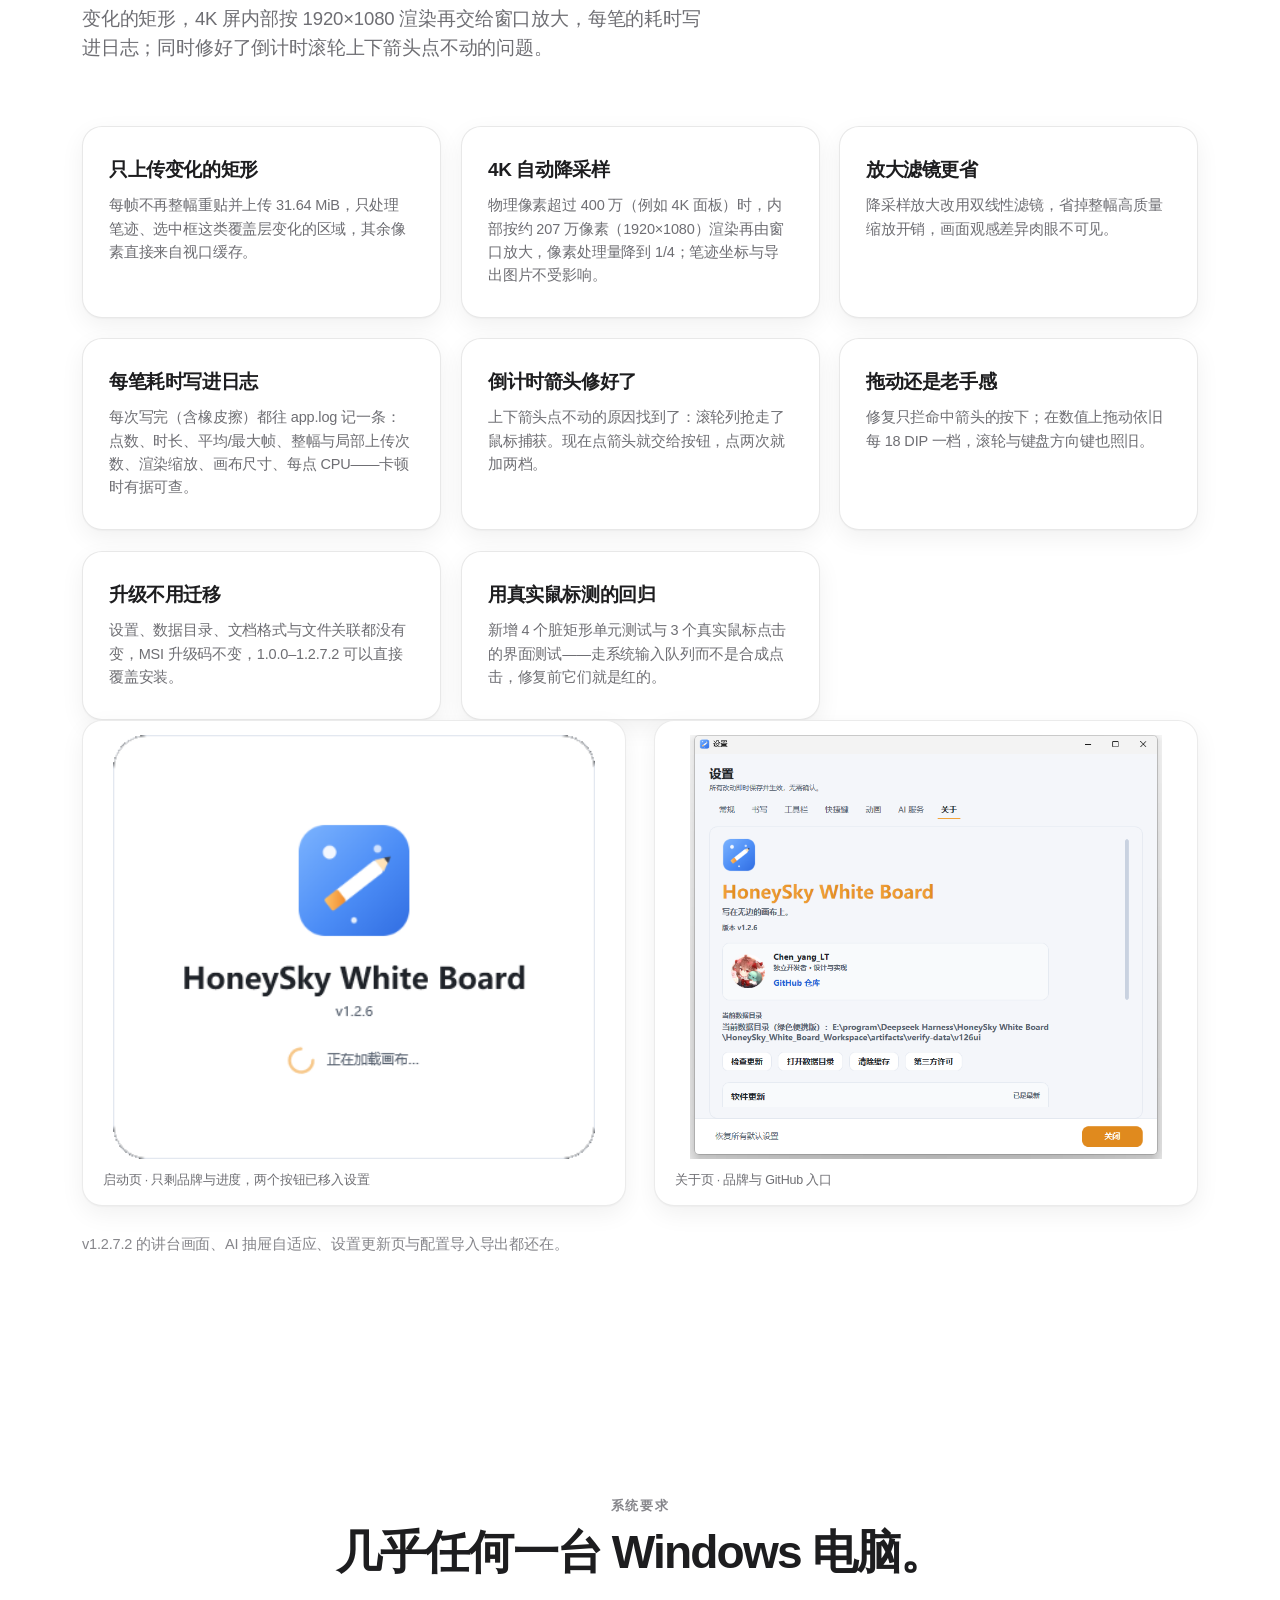
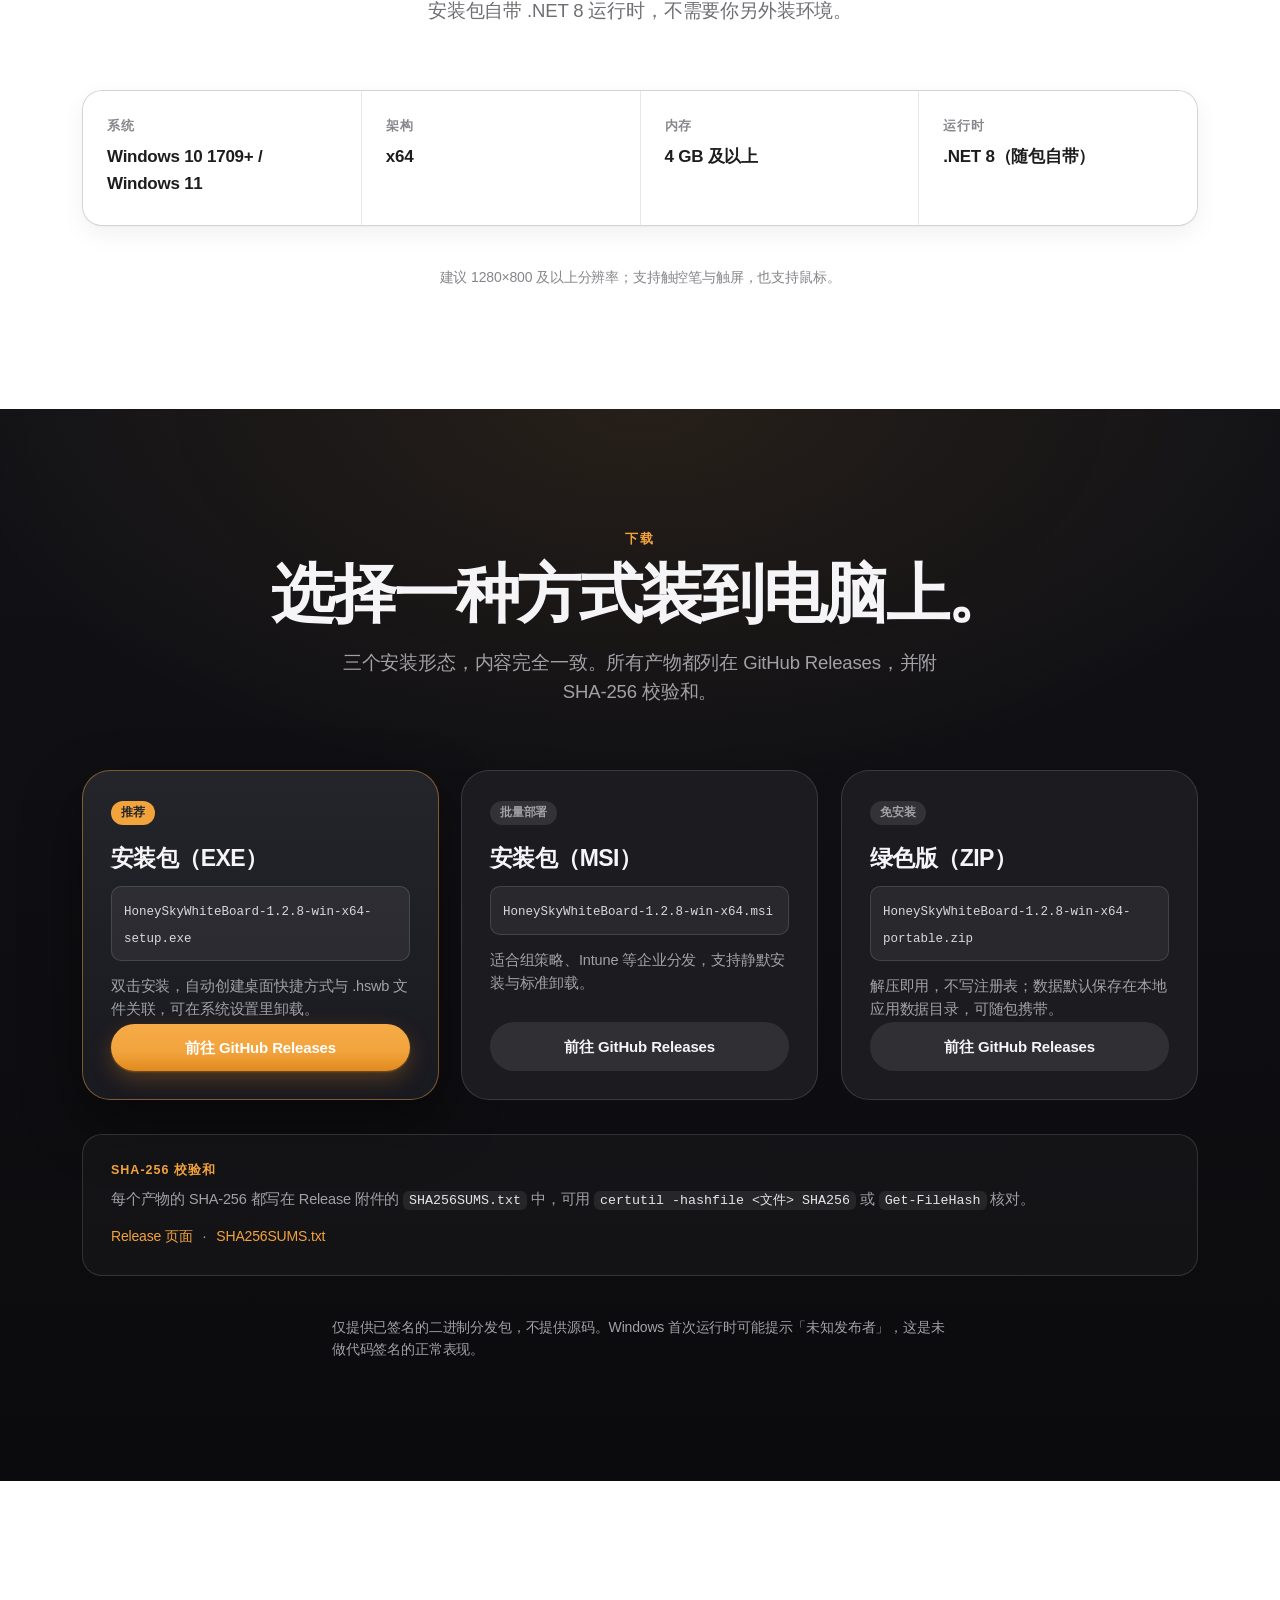
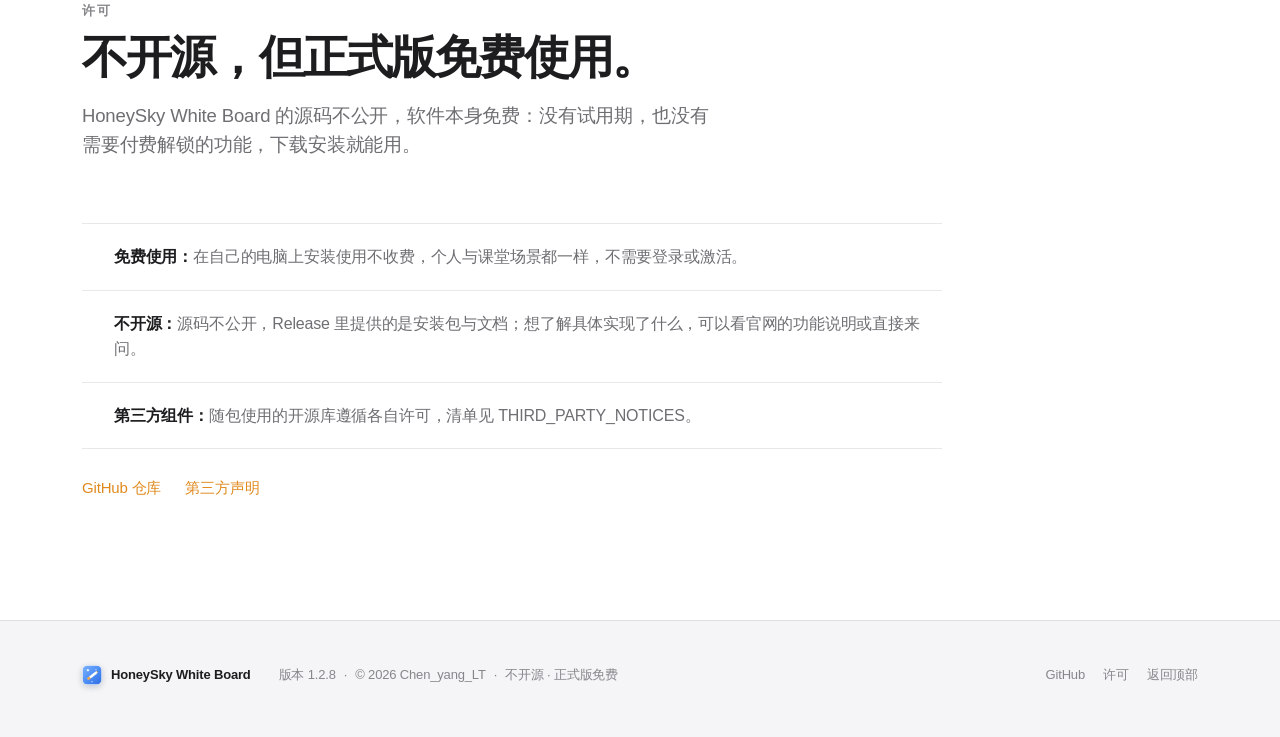
==== commit a7f0cb0c: "官网静态页 v1.2.8" ====
--- a/index.html
+++ b/index.html
@@ -4,7 +4,7 @@
 <meta charset="utf-8" />
 <meta name="viewport" content="width=device-width, initial-scale=1" />
 <title>HoneySky White Board — 写在无边的画布上</title>
-<meta name="description" content="HoneySky White Board 是为 Windows 打造的桌面白板：压感书写、尺规作图、时钟与倒计时独立窗口、浮动 Dock、文件导入背景、AI 讲台与 AI 助手。v1.2.7.2 把讲台画面调顺：画面设置面板不再被画面遮挡，采集与显示分辨率默认拉到最高，旋转画面更稳定；AI 抽屉的回答区随窗口自适应，左侧箭头即可收起；设置的「更新」页集中管理更新源、下载与已下载的安装包，配置可一键导出与导入，下载能取消、已下载的包能删除。免费下载。" />
+<meta name="description" content="HoneySky White Board 是为 Windows 打造的桌面白板：压感书写、尺规作图、时钟与倒计时独立窗口、浮动 Dock、文件导入背景、AI 讲台与 AI 助手。v1.2.8 让书写更跟手：每帧只重贴并上传真正变化的矩形，4K 屏内部按 1920×1080 渲染再放大，每笔耗时写进日志；倒计时滚轮的上下箭头也修好了。免费下载。" />
 <meta name="theme-color" content="#ffffff" />
 <meta property="og:title" content="HoneySky White Board" />
 <meta property="og:description" content="一支笔，一块无边的白板，和一个随时待命的 AI。" />
@@ -43,14 +43,14 @@
   <section class="hero">
     <div class="hero__glow" aria-hidden="true"></div>
     <div class="wrap hero__inner">
-      <p class="hero__eyebrow" data-i18n="hero.eyebrow">Windows 桌面白板 · v1.2.7.2</p>
+      <p class="hero__eyebrow" data-i18n="hero.eyebrow">Windows 桌面白板 · v1.2.8</p>
       <h1 class="hero__title" data-i18n="hero.product">HoneySky White Board</h1>
       <p class="hero__tagline" data-i18n="hero.tagline">写在无边的画布上。</p>
       <p class="hero__lead" data-i18n="hero.lead">一支笔，一块无边的白板，和一个随时待命的 AI。为 Windows 打造，压感书写与全部工具都在本地运行。</p>
       <div class="hero__cta">
         <a class="btn btn--primary btn--lg" href="#download">
           <span data-i18n="hero.cta1">下载 Windows 版</span>
-          <span class="btn__meta">v1.2.7.2</span>
+          <span class="btn__meta">v1.2.8</span>
         </a>
         <a class="btn btn--ghost btn--lg" href="#features" data-i18n="hero.cta2">查看功能</a>
       </div>
@@ -149,7 +149,7 @@
             <figcaption class="shot__cap" data-i18n="f4.cap1">多页与缩放 · 缩略图、翻页、适应窗口</figcaption>
           </figure>
           <figure class="shot shot--panel" data-shot data-ph="设置更新页截图 · settings.png">
-            <img src="assets/img/settings.png" alt="设置「更新」页：当前版本 v1.2.7.2，尚未检查；卡内含立即检查更新、查看发布页、更新内容与下载状态，更新源可选「自动（镜像优先）」或 GitHub 直连，并说明下载可取消、已下载的安装包可删除" width="1040" height="940" loading="lazy" decoding="async" data-i18n-alt="img.settings" />
+            <img src="assets/img/settings.png" alt="设置「更新」页：当前版本号、尚未检查；卡内含立即检查更新、查看发布页、更新内容与下载状态，更新源可选「自动（镜像优先）」或 GitHub 直连，并说明下载可取消、已下载的安装包可删除" width="1040" height="940" loading="lazy" decoding="async" data-i18n-alt="img.settings" />
             <figcaption class="shot__cap" data-i18n="f4.cap2">设置 · 更新项集中在「更新」页，下载可取消、可删除</figcaption>
           </figure>
         </div>
@@ -175,46 +175,46 @@
     </section>
   </section>
 
-  <!-- ================= v1.2.7.2 修正与增强 ================= -->
+  <!-- ================= v1.2.8 书写更跟手 ================= -->
   <section class="section section--light" id="whats-new">
     <div class="wrap">
       <header class="section__head section__head--left reveal">
-        <p class="kicker kicker--honey"><span data-i18n="f6.kicker">v1.2.7.2 修正与增强</span><span class="badge" data-i18n="common.new">新</span></p>
-        <h2 class="display display--sm" data-i18n="f6.title">讲台更顺，设置更集中。</h2>
-        <p class="sub" data-i18n="f6.lead">这一版把讲台画面与设置收顺：画面设置面板不再被画面遮挡，采集与显示分辨率默认拉到最高，旋转画面更稳；AI 抽屉的回答区随窗口自适应，左侧箭头一键收起；设置的「更新」页集中管理更新源、检查、下载与已下载安装包，配置能一键导出与导入，下载可取消、已下载的包也能删除。</p>
+        <p class="kicker kicker--honey"><span data-i18n="f6.kicker">v1.2.8 书写更跟手</span><span class="badge" data-i18n="common.new">新</span></p>
+        <h2 class="display display--sm" data-i18n="f6.title">少画一点，少传一点。</h2>
+        <p class="sub" data-i18n="f6.lead">这一版按白板书写卡顿诊断报告的结论改渲染路径：每帧只重贴并上传真正变化的矩形，4K 屏内部按 1920×1080 渲染再交给窗口放大，每笔的耗时写进日志；同时修好了倒计时滚轮上下箭头点不动的问题。</p>
       </header>
       <div class="cards">
         <article class="card reveal">
-          <h3 data-i18n="n1.title">画面设置不再被挡</h3>
-          <p data-i18n="n1.body">讲台的画面设置面板改成不会被画面盖住的浮层，调分辨率、色温、亮度时不必先把画面拖开，改完立即生效。</p>
-        </article>
-        <article class="card reveal">
-          <h3 data-i18n="n2.title">采显默认最高</h3>
-          <p data-i18n="n2.body">采集与显示分辨率默认选最高档，投影出来更清楚；需要省性能时再往下调。</p>
-        </article>
-        <article class="card reveal">
-          <h3 data-i18n="n3.title">旋转更稳</h3>
-          <p data-i18n="n3.body">画面旋转重新处理了坐标与尺寸，连续旋转不再错位或闪退，批注跟着画面一起转。</p>
-        </article>
-        <article class="card reveal">
-          <h3 data-i18n="n4.title">AI 回答区自适应</h3>
-          <p data-i18n="n4.body">AI 抽屉的回答区随窗口高度伸缩，长回答在自己的区域里滚动，输入框与按钮始终固定在底部。</p>
-        </article>
-        <article class="card reveal">
-          <h3 data-i18n="n5.title">左侧箭头收起</h3>
-          <p data-i18n="n5.body">抽屉左缘加了一枚收起箭头，讲课时点一下就把 AI 收走，需要时再滑出来。</p>
-        </article>
-        <article class="card reveal">
-          <h3 data-i18n="n6.title">更新页集中管理</h3>
-          <p data-i18n="n6.body">设置新增「更新」页：更新源、立即检查、下载进度与已下载的安装包都在一处，不用再在关于页和弹窗之间来回找。</p>
-        </article>
-        <article class="card reveal">
-          <h3 data-i18n="n7.title">配置导入导出</h3>
-          <p data-i18n="n7.body">设置可一键导出配置文件，换电脑或重装时导入即可恢复；导出的是可读的 JSON，便于备份。</p>
-        </article>
-        <article class="card reveal">
-          <h3 data-i18n="n8.title">下载可取消可删除</h3>
-          <p data-i18n="n8.body">更新包下载中途可以取消，已下载的安装包也能直接删除，不再占着磁盘。</p>
+          <h3 data-i18n="n1.title">只上传变化的矩形</h3>
+          <p data-i18n="n1.body">每帧不再整幅重贴并上传 31.64 MiB，只处理笔迹、选中框这类覆盖层变化的区域，其余像素直接来自视口缓存。</p>
+        </article>
+        <article class="card reveal">
+          <h3 data-i18n="n2.title">4K 自动降采样</h3>
+          <p data-i18n="n2.body">物理像素超过 400 万（例如 4K 面板）时，内部按约 207 万像素（1920×1080）渲染再由窗口放大，像素处理量降到 1/4；笔迹坐标与导出图片不受影响。</p>
+        </article>
+        <article class="card reveal">
+          <h3 data-i18n="n3.title">放大滤镜更省</h3>
+          <p data-i18n="n3.body">降采样放大改用双线性滤镜，省掉整幅高质量缩放开销，画面观感差异肉眼不可见。</p>
+        </article>
+        <article class="card reveal">
+          <h3 data-i18n="n4.title">每笔耗时写进日志</h3>
+          <p data-i18n="n4.body">每次写完（含橡皮擦）都往 app.log 记一条：点数、时长、平均/最大帧、整幅与局部上传次数、渲染缩放、画布尺寸、每点 CPU——卡顿时有据可查。</p>
+        </article>
+        <article class="card reveal">
+          <h3 data-i18n="n5.title">倒计时箭头修好了</h3>
+          <p data-i18n="n5.body">上下箭头点不动的原因找到了：滚轮列抢走了鼠标捕获。现在点箭头就交给按钮，点两次就加两档。</p>
+        </article>
+        <article class="card reveal">
+          <h3 data-i18n="n6.title">拖动还是老手感</h3>
+          <p data-i18n="n6.body">修复只拦命中箭头的按下；在数值上拖动依旧每 18 DIP 一档，滚轮与键盘方向键也照旧。</p>
+        </article>
+        <article class="card reveal">
+          <h3 data-i18n="n7.title">升级不用迁移</h3>
+          <p data-i18n="n7.body">设置、数据目录、文档格式与文件关联都没有变，MSI 升级码不变，1.0.0–1.2.8 可以直接覆盖安装。</p>
+        </article>
+        <article class="card reveal">
+          <h3 data-i18n="n8.title">用真实鼠标测的回归</h3>
+          <p data-i18n="n8.body">新增 4 个脏矩形单元测试与 3 个真实鼠标点击的界面测试——走系统输入队列而不是合成点击，修复前它们就是红的。</p>
         </article>
       </div>
       <div class="duo duo--v125 reveal">
@@ -227,7 +227,7 @@
           <figcaption class="shot__cap" data-i18n="f6.cap2">关于页 · 品牌与 GitHub 入口</figcaption>
         </figure>
       </div>
-      <p class="sub new-history" data-i18n="f6.history">v1.2.7.1 的笔刷修复、全屏讲台、右侧抽屉与图钉置顶都还在。</p>
+      <p class="sub new-history" data-i18n="f6.history">v1.2.7.2 的讲台画面、AI 抽屉自适应、设置更新页与配置导入导出都还在。</p>
     </div>
   </section>
 
@@ -261,21 +261,21 @@
         <article class="dl-card dl-card--featured reveal">
           <p class="dl-card__tag" data-i18n="dl.tag1">推荐</p>
           <h3 data-i18n="dl.c1.title">安装包（EXE）</h3>
-          <p class="dl-card__file"><code>HoneySkyWhiteBoard-1.2.7.2-win-x64-setup.exe</code></p>
+          <p class="dl-card__file"><code>HoneySkyWhiteBoard-1.2.8-win-x64-setup.exe</code></p>
           <p class="dl-card__body" data-i18n="dl.c1.body">双击安装，自动创建桌面快捷方式与 .hswb 文件关联，可在系统设置里卸载。</p>
           <a class="btn btn--primary btn--block" href="https://github.com/ChenyangLT/HoneySky-White-Board/releases/latest" rel="noopener" data-i18n="dl.get">前往 GitHub Releases</a>
         </article>
         <article class="dl-card reveal">
           <p class="dl-card__tag dl-card__tag--muted" data-i18n="dl.tag2">批量部署</p>
           <h3 data-i18n="dl.c2.title">安装包（MSI）</h3>
-          <p class="dl-card__file"><code>HoneySkyWhiteBoard-1.2.7.2-win-x64.msi</code></p>
+          <p class="dl-card__file"><code>HoneySkyWhiteBoard-1.2.8-win-x64.msi</code></p>
           <p class="dl-card__body" data-i18n="dl.c2.body">适合组策略、Intune 等企业分发，支持静默安装与标准卸载。</p>
           <a class="btn btn--ghost btn--block" href="https://github.com/ChenyangLT/HoneySky-White-Board/releases/latest" rel="noopener" data-i18n="dl.get">前往 GitHub Releases</a>
         </article>
         <article class="dl-card reveal">
           <p class="dl-card__tag dl-card__tag--muted" data-i18n="dl.tag3">免安装</p>
           <h3 data-i18n="dl.c3.title">绿色版（ZIP）</h3>
-          <p class="dl-card__file"><code>HoneySkyWhiteBoard-1.2.7.2-win-x64-portable.zip</code></p>
+          <p class="dl-card__file"><code>HoneySkyWhiteBoard-1.2.8-win-x64-portable.zip</code></p>
           <p class="dl-card__body" data-i18n="dl.c3.body">解压即用，不写注册表；数据默认保存在本地应用数据目录，可随包携带。</p>
           <a class="btn btn--ghost btn--block" href="https://github.com/ChenyangLT/HoneySky-White-Board/releases/latest" rel="noopener" data-i18n="dl.get">前往 GitHub Releases</a>
         </article>
@@ -323,7 +323,7 @@
       <span>HoneySky White Board</span>
     </div>
     <p class="footer__meta">
-      <span data-i18n="foot.version">版本 1.2.7.2</span>
+      <span data-i18n="foot.version">版本 1.2.8</span>
       <span aria-hidden="true">·</span>
       <span data-i18n="foot.copy">© 2026 Chen_yang_LT</span>
       <span aria-hidden="true">·</span>
